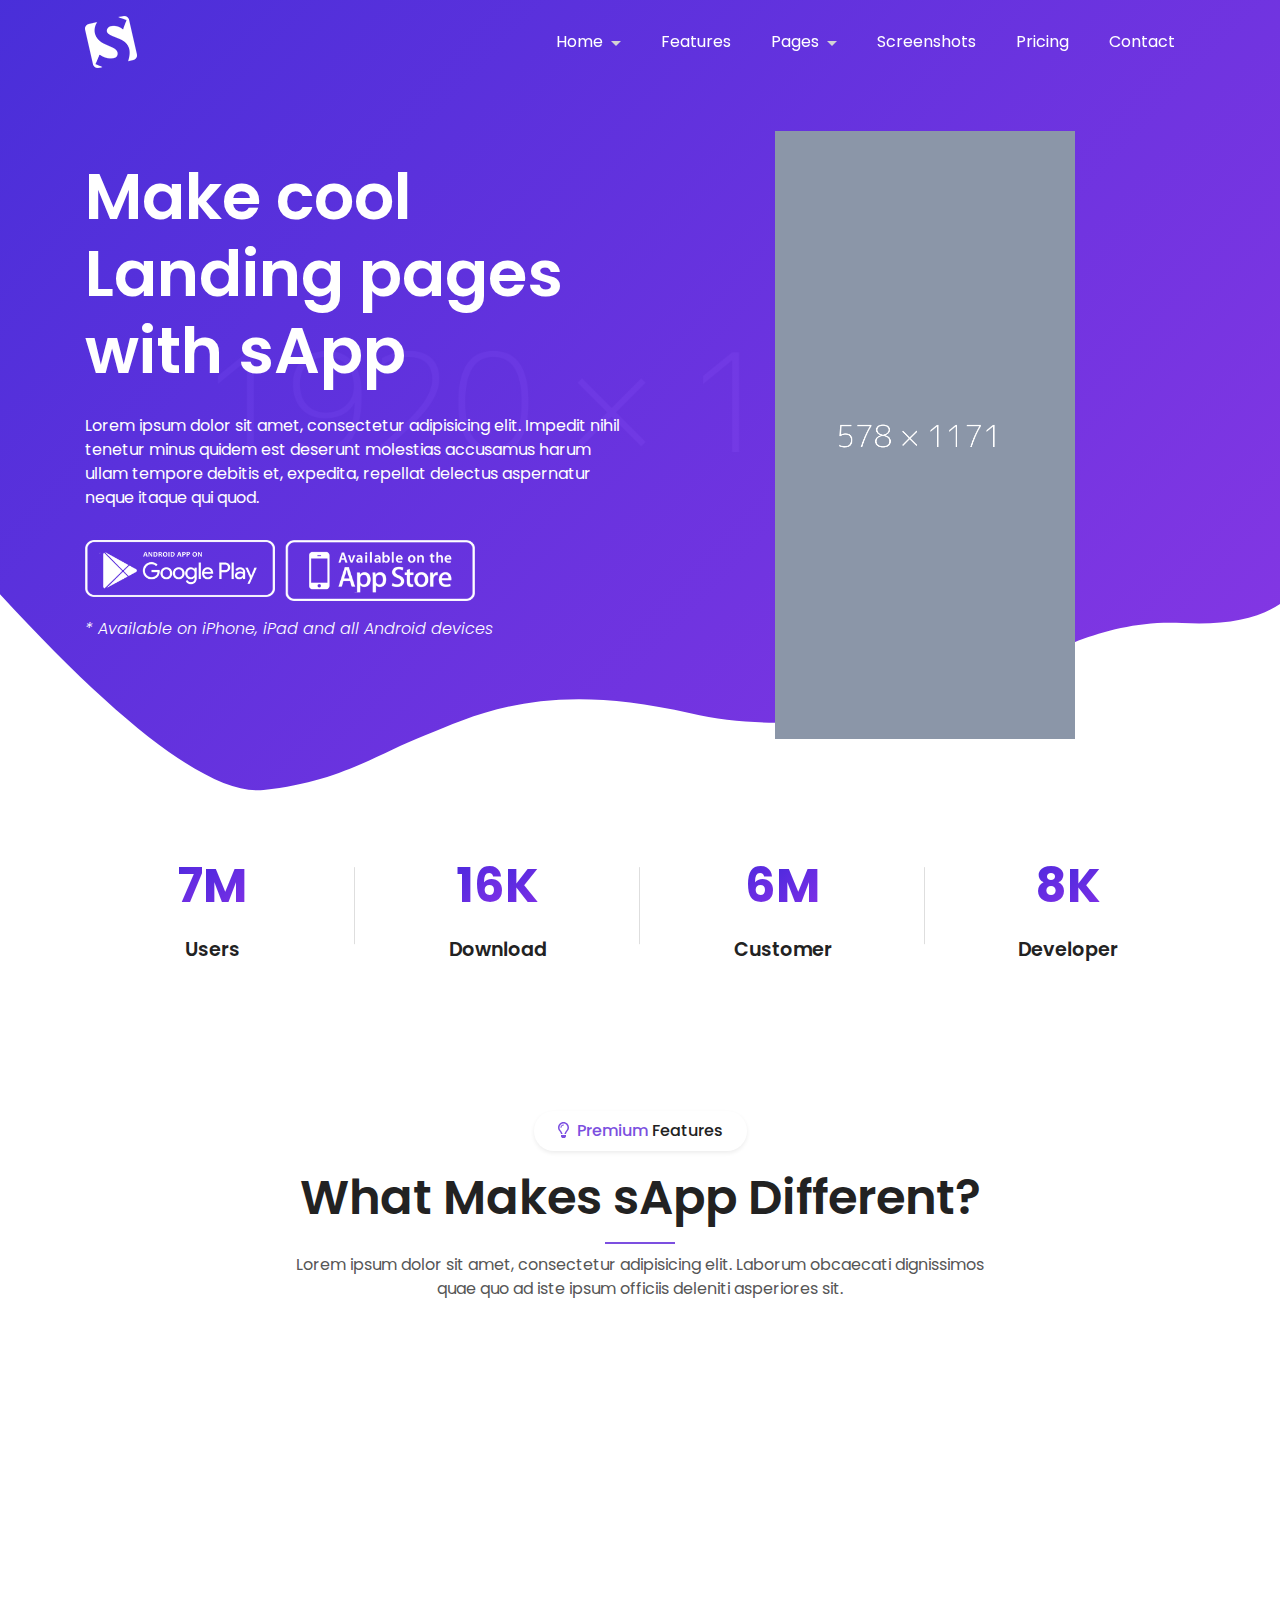
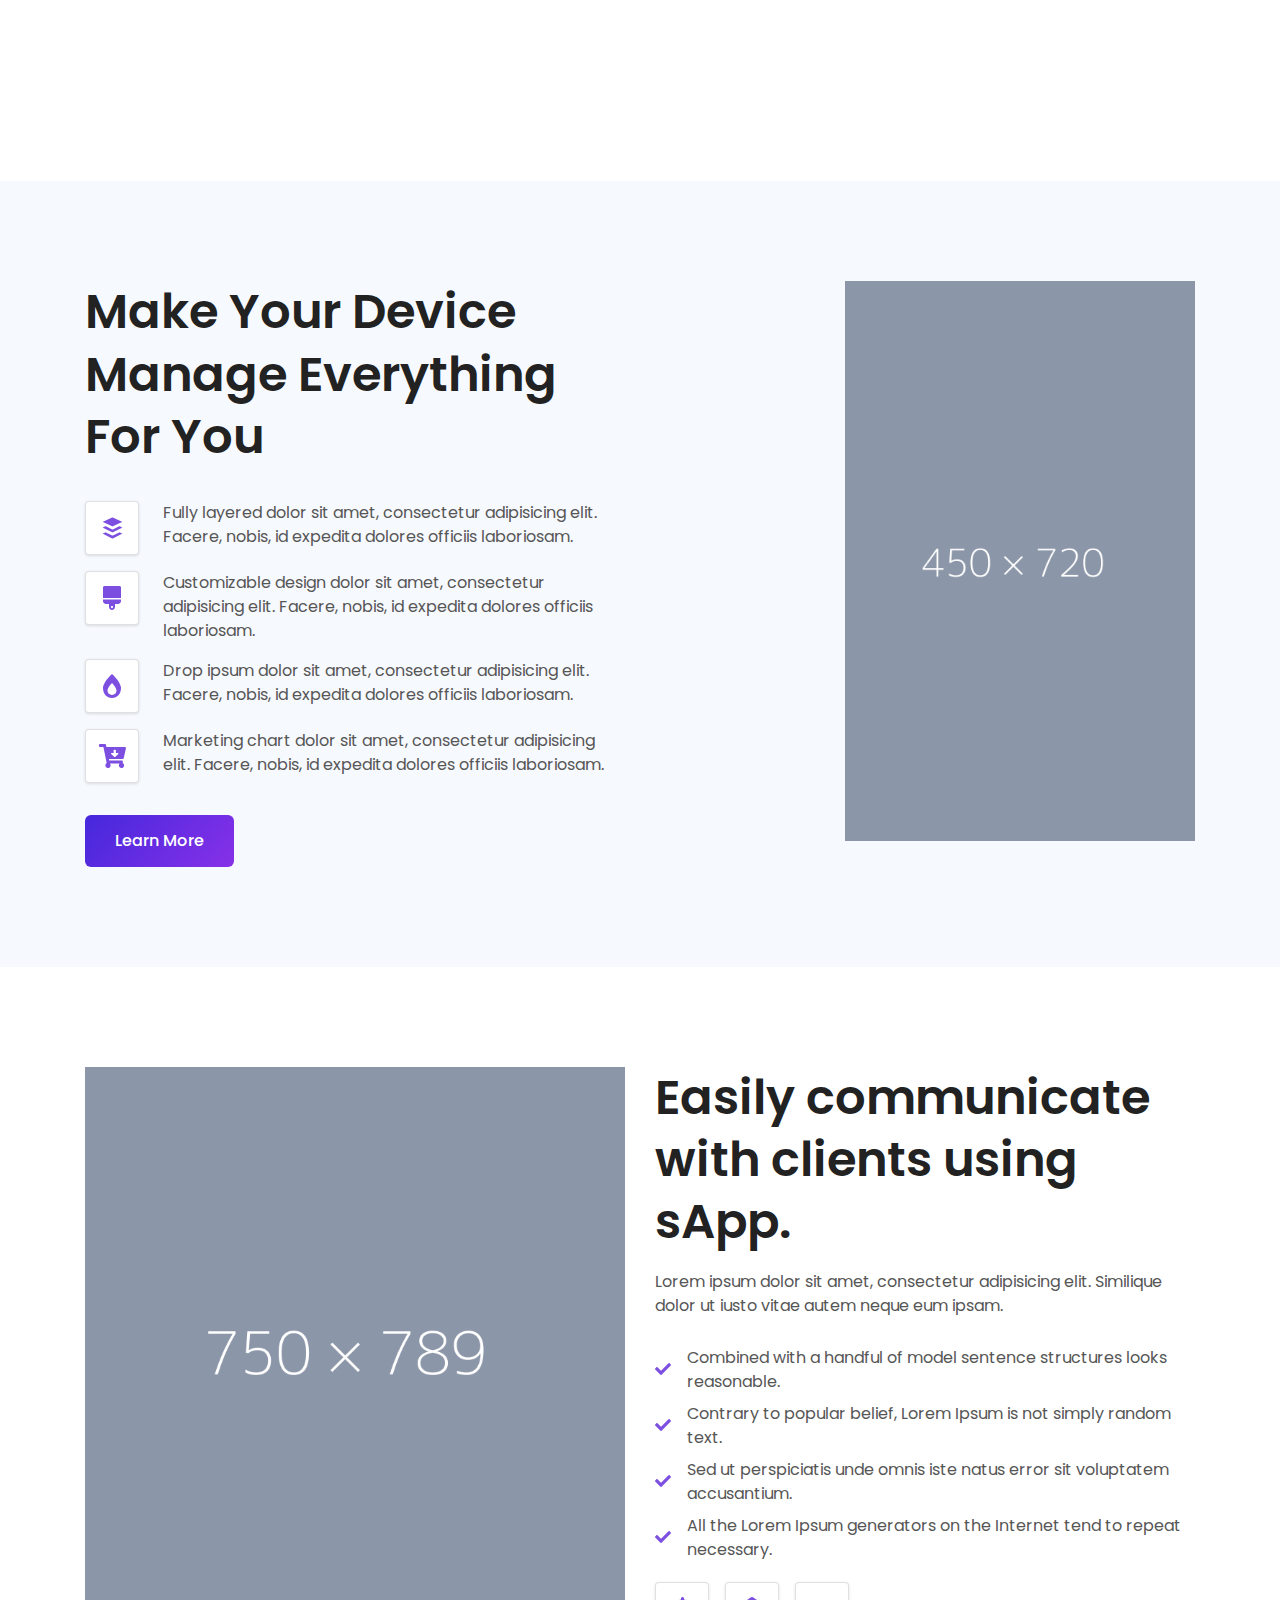
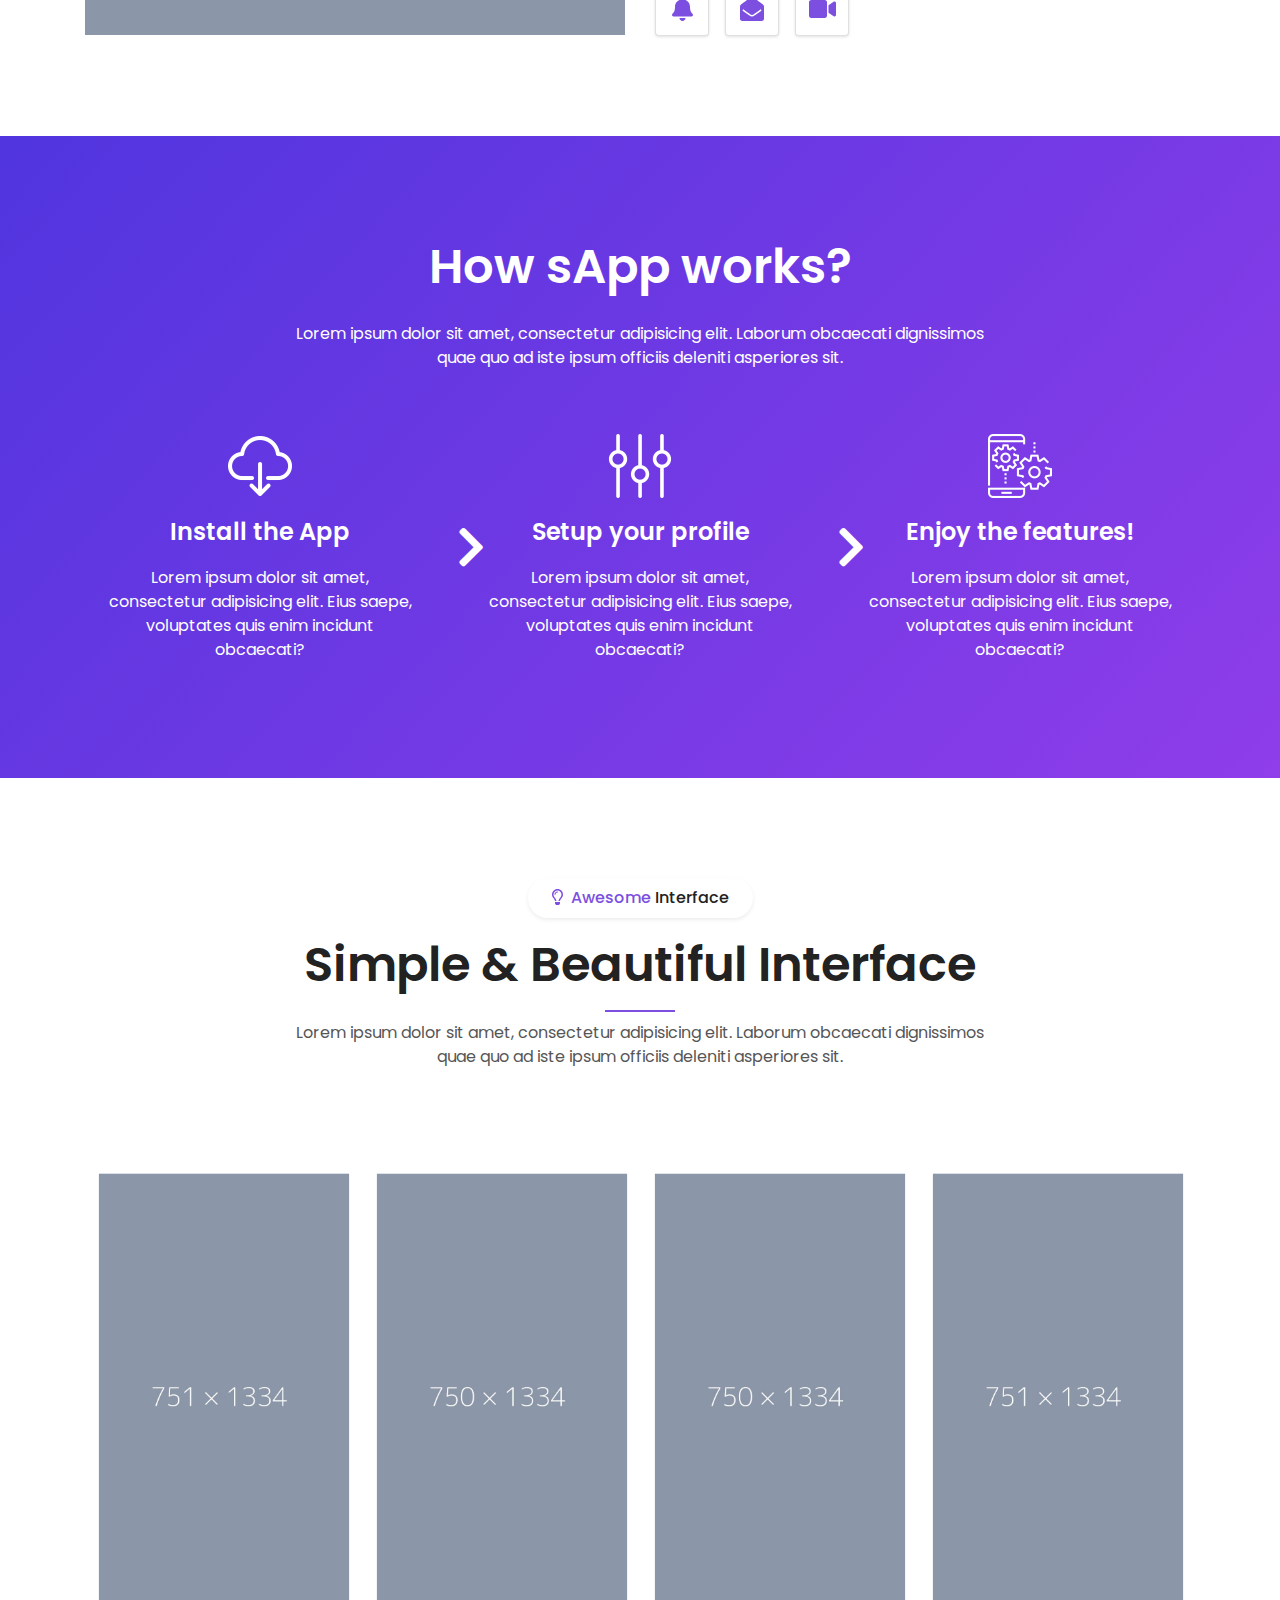
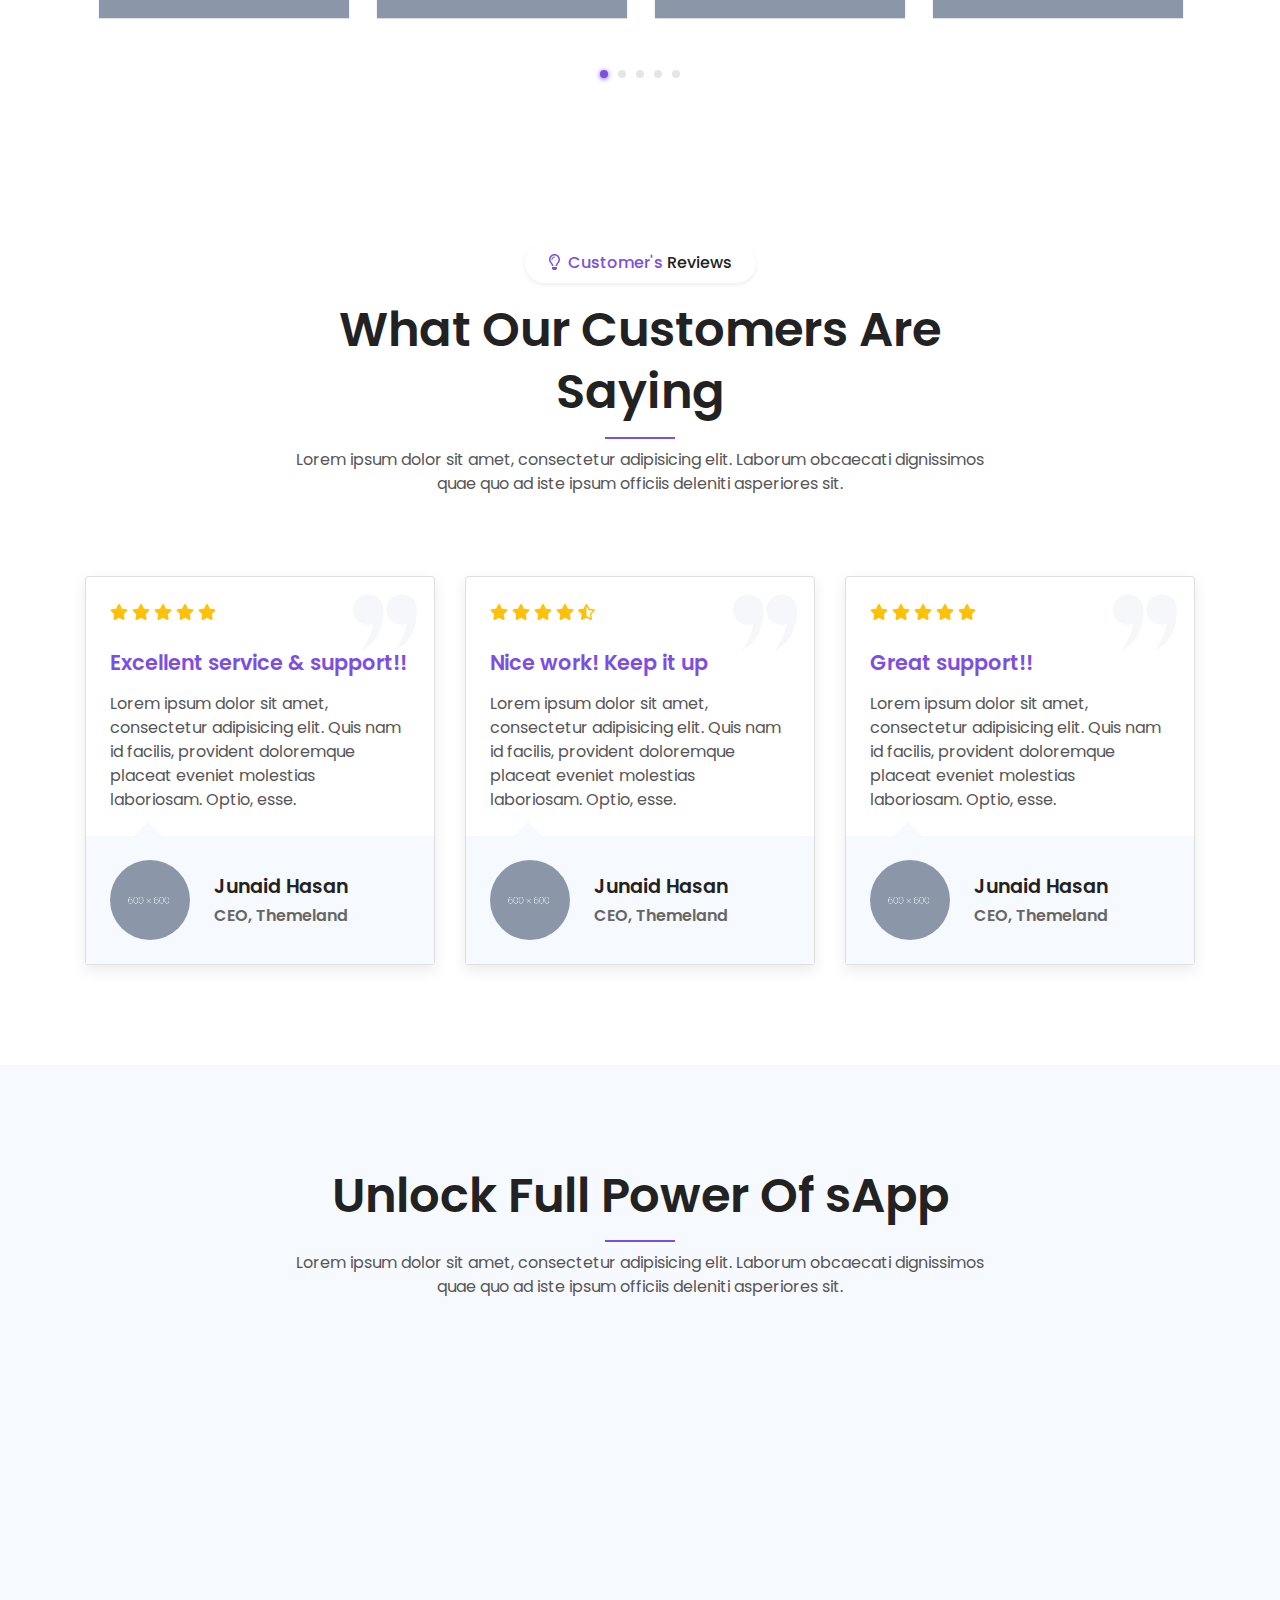
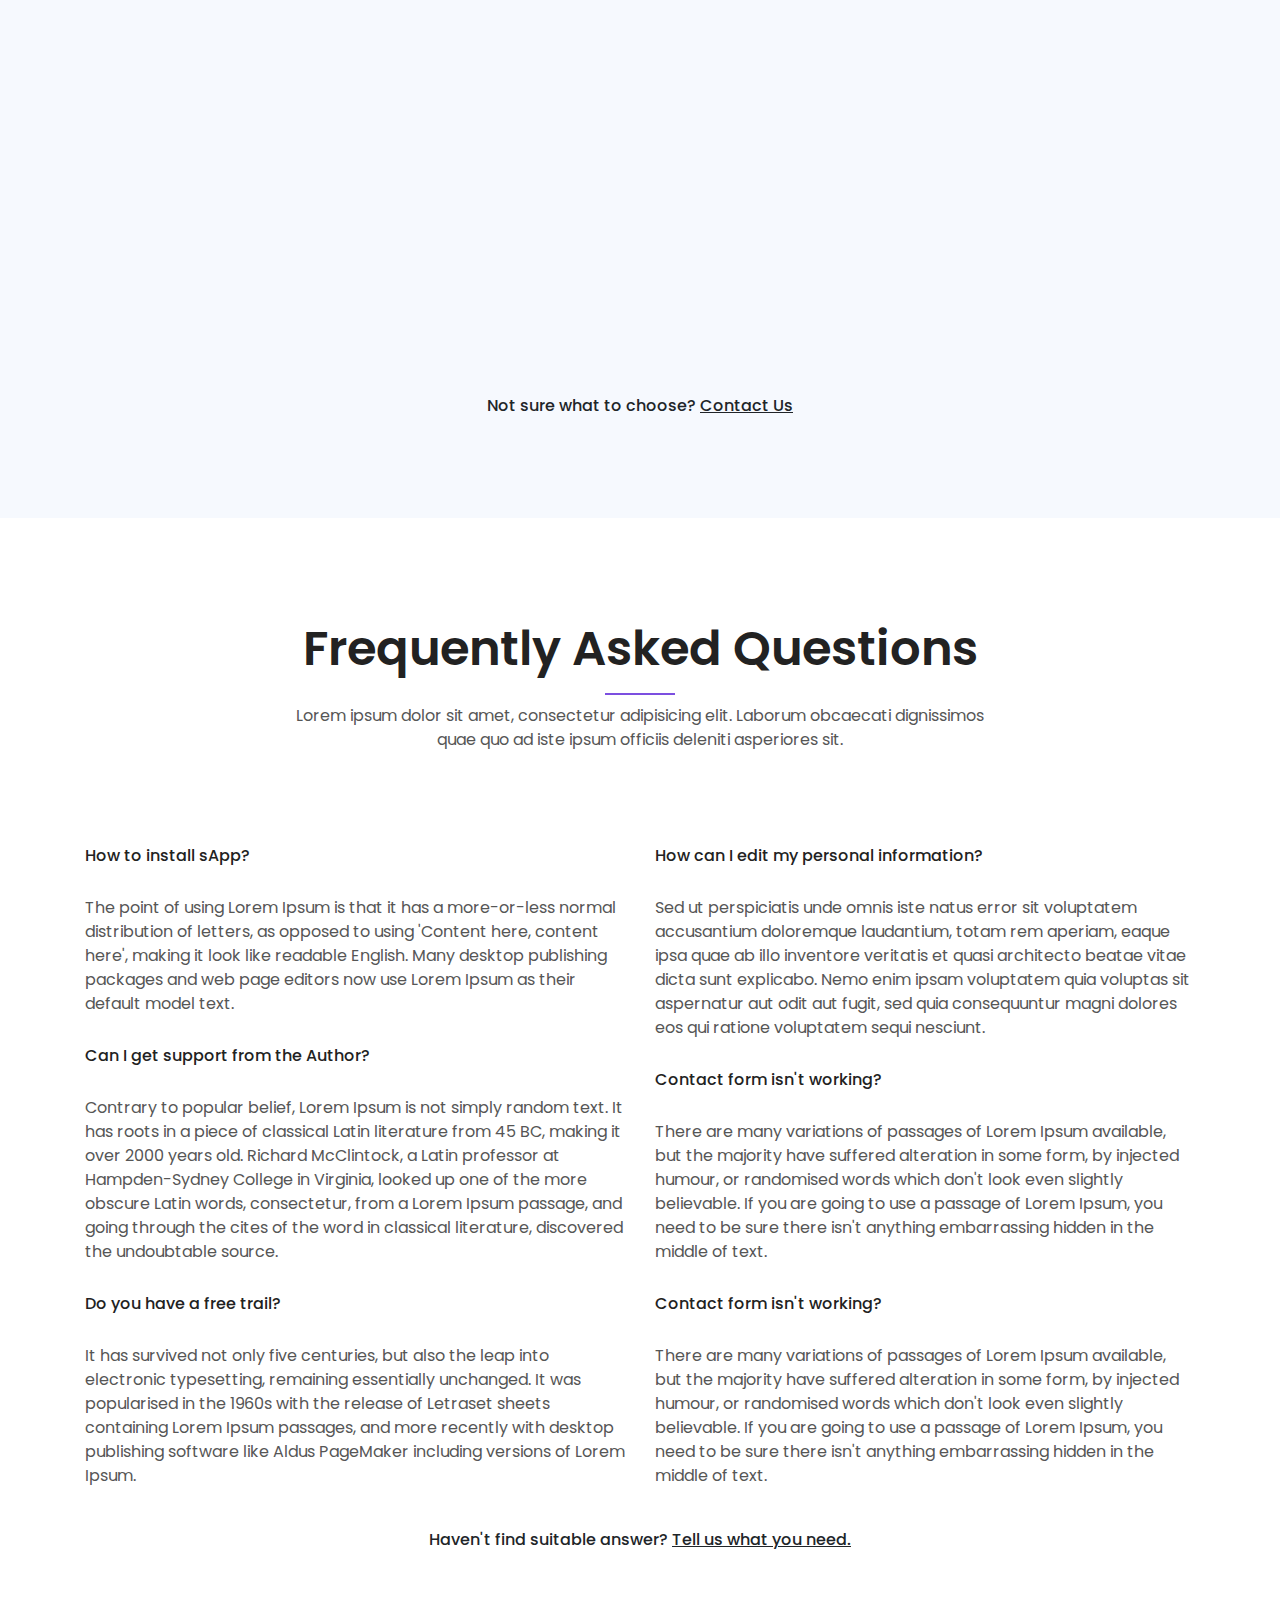
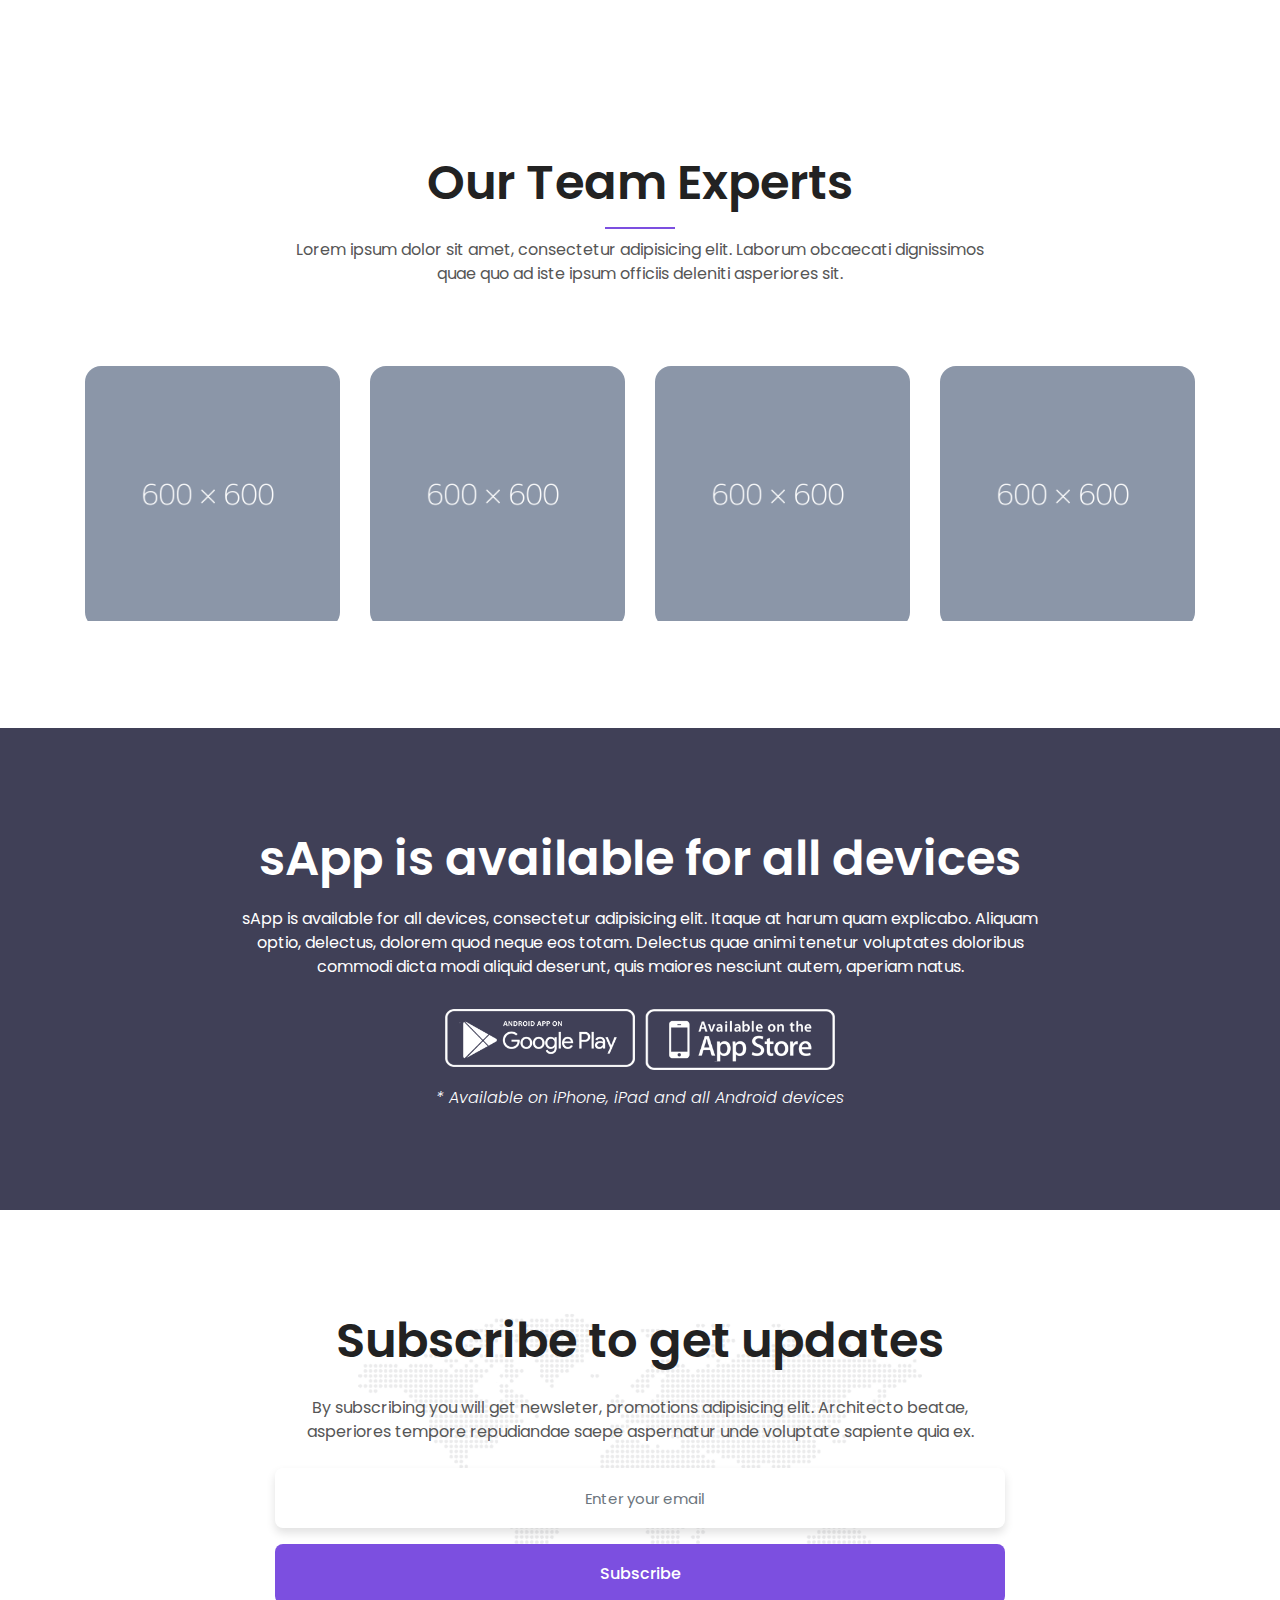
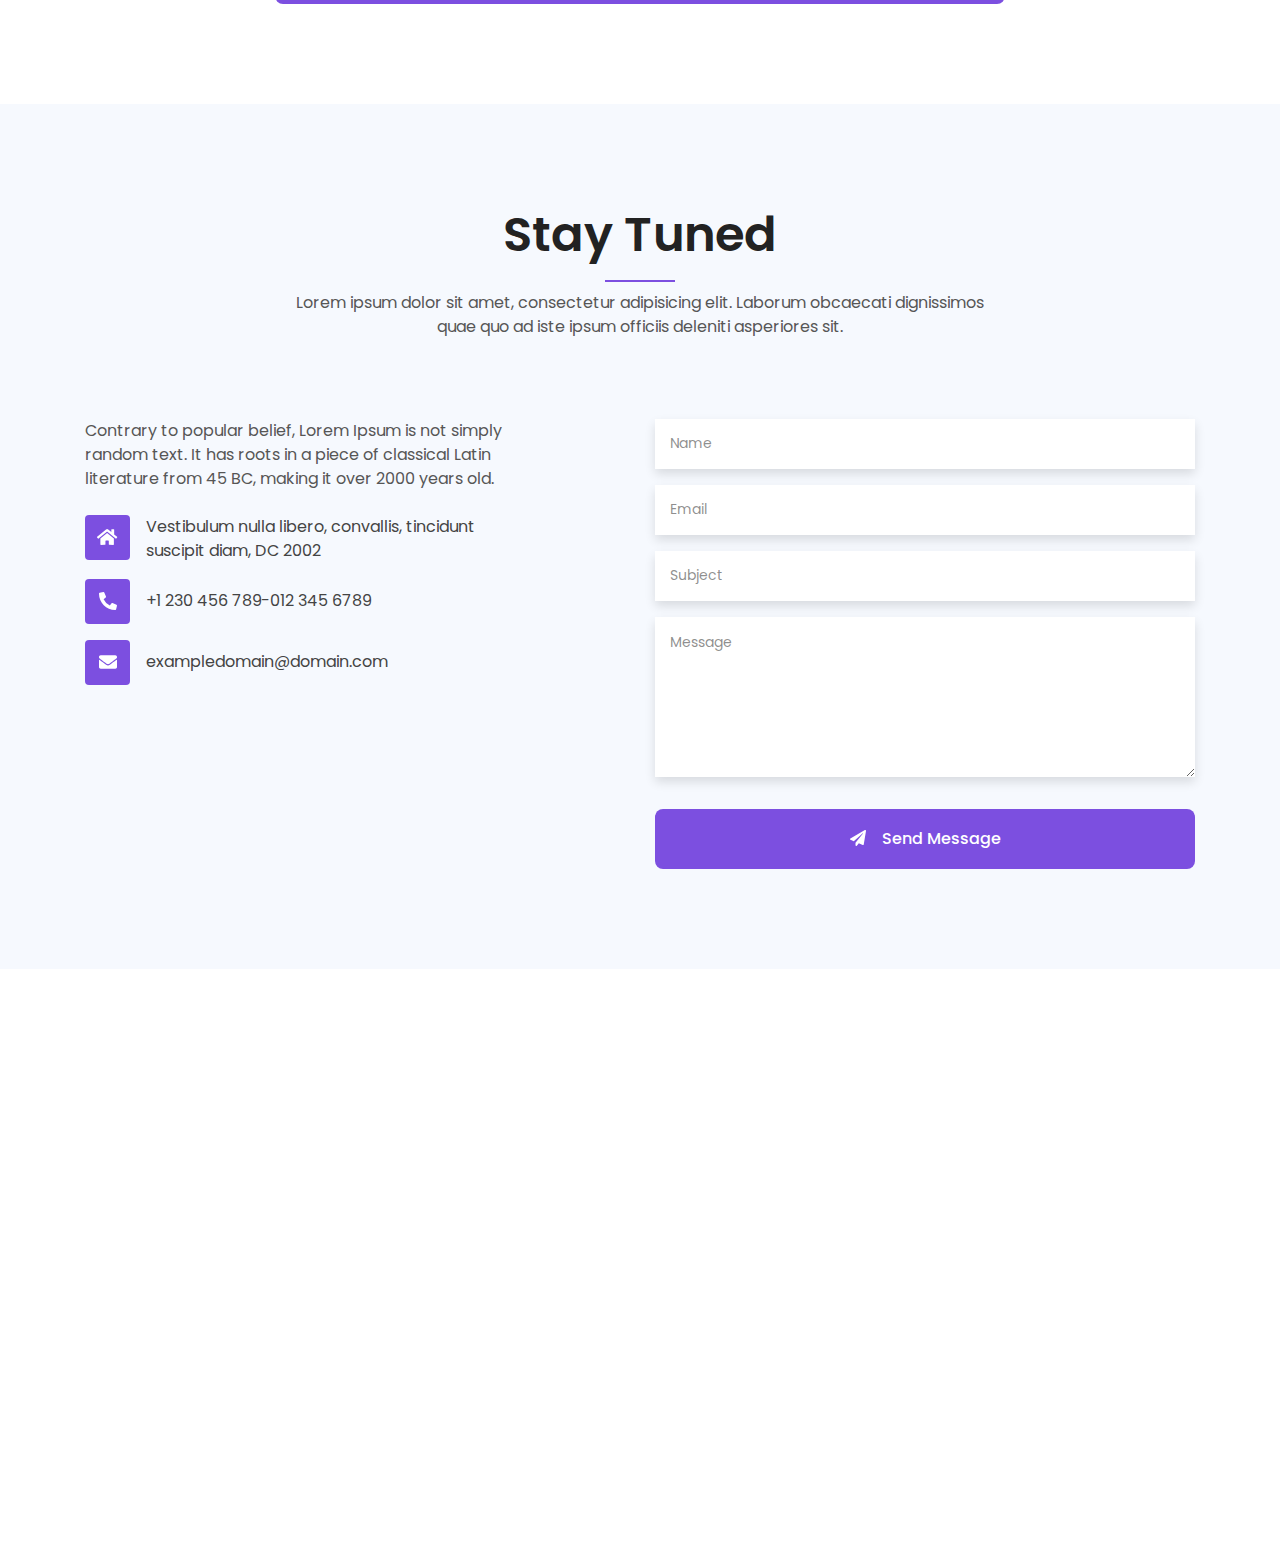
==== zh-simple/index.html @ b3ead86f "update" ====
<!doctype html>
<html class="no-js" lang="en">

<head>
    <meta charset="UTF-8">
    <meta name="description" content="">
    <meta http-equiv="X-UA-Compatible" content="IE=edge">
    <meta name="viewport" content="width=device-width, initial-scale=1, shrink-to-fit=no">
    <!-- The above 4 meta tags *must* come first in the head; any other head content must come *after* these tags -->

    <!-- Title  -->
    <title>X Day Trade | Automatic Investment Tool</title>

    <!-- Favicon  -->
    <link rel="icon" href="assets/img/favicon.png">

    <!-- ***** All CSS Files ***** -->

    <!-- Style css -->
    <link rel="stylesheet" href="assets/css/style.css">

</head>

<body>
    <!--====== Scroll To Top Area Start ======-->
    <div id="scrollUp" title="Scroll To Top">
        <i class="fas fa-arrow-up"></i>
    </div>
    <!--====== Scroll To Top Area End ======-->

    <div class="main">
        <!-- ***** Header Start ***** -->
        <header class="navbar navbar-sticky navbar-expand-lg navbar-dark">
            <div class="container position-relative">
                <a class="navbar-brand" href="index.html">
                    <img class="navbar-brand-regular" src="assets/img/logo/logo-white.png" alt="brand-logo">
                    <img class="navbar-brand-sticky" src="assets/img/logo/logo.png" alt="sticky brand-logo">
                </a>
                <button class="navbar-toggler d-lg-none" type="button" data-toggle="navbarToggler" aria-label="Toggle navigation">
                    <span class="navbar-toggler-icon"></span>
                </button>

                <div class="navbar-inner">
                    <!--  Mobile Menu Toggler -->
                    <button class="navbar-toggler d-lg-none" type="button" data-toggle="navbarToggler" aria-label="Toggle navigation">
                        <span class="navbar-toggler-icon"></span>
                    </button>
                    <nav>
                        <ul class="navbar-nav" id="navbar-nav">
                            <li class="nav-item dropdown">
                                <a class="nav-link dropdown-toggle" href="javascript:;" id="navbarDropdownMenuLink" data-toggle="dropdown" aria-haspopup="true" aria-expanded="false">
                                    Home
                                </a>
                                <ul class="dropdown-menu" aria-labelledby="navbarDropdownMenuLink">
                                    <li>
                                        <a class="dropdown-item" href="index.html">Homepage-1</a>
                                    </li>
                                    <li>
                                        <a class="dropdown-item" href="index-2.html">Homepage-2</a>
                                    </li>
                                    <li>
                                        <a class="dropdown-item" href="index-3.html">Homepage-3</a>
                                    </li>
                                    <li>
                                        <a class="dropdown-item" href="index-4.html">Homepage-4</a>
                                    </li>
                                    <li>
                                        <a class="dropdown-item" href="index-5.html">Homepage-5</a>
                                    </li>
                                    <li>
                                        <a class="dropdown-item" href="index-6.html">Homepage-6</a>
                                    </li>
                                </ul>
                            </li>
                            <li class="nav-item">
                                <a class="nav-link scroll" href="#features">Features</a>
                            </li>
                            <li class="nav-item dropdown">
                                <a class="nav-link dropdown-toggle" href="javascript:;" id="navbarDropdownMenuLink" data-toggle="dropdown" aria-haspopup="true" aria-expanded="false">
                                    Pages
                                </a>
                                <ul class="dropdown-menu" aria-labelledby="navbarDropdownMenuLink">
                                    <li class="dropdown-submenu"><a class="dropdown-item dropdown-toggle" href="javascript:;">Inner Pages<span class="badge badge-pill badge-warning ml-2">New</span></a>
                                        <ul class="dropdown-menu">
                                            <li>
                                                <a class="dropdown-item" href="pricing.html">Pricing</a>
                                            </li>
                                            <li>
                                                <a class="dropdown-item" href="download.html">Download</a>
                                            </li>
                                            <li>
                                                <a class="dropdown-item" href="newsletter.html">Newsletter</a>
                                            </li>
                                            <li>
                                                <a class="dropdown-item" href="thank-you.html">Thank you</a>
                                            </li>
                                            <li>
                                                <a class="dropdown-item" href="coming-soon.html">Coming Soon</a>
                                            </li>
                                            <li>
                                                <a class="dropdown-item" href="404.html">404</a>
                                            </li>
                                        </ul>
                                    </li>
                                    <li class="dropdown-submenu"><a class="dropdown-item dropdown-toggle" href="javascript:;">Blog Pages</a>
                                        <ul class="dropdown-menu">
                                            <li>
                                                <a class="dropdown-item" href="blog-two-column.html">Blog- 2 Column</a>
                                            </li>
                                            <li>
                                                <a class="dropdown-item" href="blog-three-column.html">Blog- 3 Column</a>
                                            </li>
                                            <li>
                                                <a class="dropdown-item" href="blog-left-sidebar.html">Blog- Left Sidebar</a>
                                            </li>
                                            <li>
                                                <a class="dropdown-item" href="blog-right-sidebar.html">Blog- Right Sidebar</a>
                                            </li>
                                        </ul>
                                    </li>
                                    <li class="dropdown-submenu"><a class="dropdown-item dropdown-toggle" href="javascript:;">Blog Details</a>
                                        <ul class="dropdown-menu">
                                            <li>
                                                <a class="dropdown-item" href="blog-details-left-sidebar.html">Blog Details- Left Sidebar</a>
                                            </li>
                                            <li>
                                                <a class="dropdown-item" href="blog-details-right-sidebar.html">Blog Details- Right Sidebar</a>
                                            </li>
                                        </ul>
                                    </li>
                                    <li class="dropdown-submenu"><a class="dropdown-item dropdown-toggle" href="javascript:;">Accounts<span class="badge badge-pill badge-warning ml-2">New</span></a>
                                        <ul class="dropdown-menu">
                                            <li>
                                                <a class="dropdown-item" href="login.html">Login</a>
                                            </li>
                                            <li>
                                                <a class="dropdown-item" href="signup.html">Signup</a>
                                            </li>
                                            <li>
                                                <a class="dropdown-item" href="forgot.html">Reset Password</a>
                                            </li>
                                        </ul>
                                    </li>
                                    <li>
                                        <a class="dropdown-item" href="reviews.html">Reviews</a>
                                    </li>
                                    <li>
                                        <a class="dropdown-item" href="faq.html">FAQ</a>
                                    </li>
                                    <li>
                                        <a class="dropdown-item" href="contact.html">Contact</a>
                                    </li>
                                    <li>
                                        <a class="dropdown-item disabled" href="#">More Coming Soon</a>
                                    </li>
                                </ul>
                            </li>
                            <li class="nav-item">
                                <a class="nav-link scroll" href="#screenshots">Screenshots</a>
                            </li>
                            <li class="nav-item">
                                <a class="nav-link scroll" href="#pricing">Pricing</a>
                            </li>
                            <li class="nav-item">
                                <a class="nav-link scroll" href="#contact">Contact</a>
                            </li>
                        </ul>
                    </nav>
                </div>
            </div>
        </header>
        <!-- ***** Header End ***** -->

        <!-- ***** Welcome Area Start ***** -->
        <section id="home" class="section welcome-area bg-overlay overflow-hidden d-flex align-items-center">
            <div class="container">
                <div class="row align-items-center">
                    <!-- Welcome Intro Start -->
                    <div class="col-12 col-md-7 col-lg-6">
                        <div class="welcome-intro">
                            <h1 class="text-white">Make cool Landing pages with sApp</h1>
                            <p class="text-white my-4">Lorem ipsum dolor sit amet, consectetur adipisicing elit. Impedit nihil tenetur minus quidem est deserunt molestias accusamus harum ullam tempore debitis et, expedita, repellat delectus aspernatur neque itaque qui quod.</p>
                            <!-- Store Buttons -->
                            <div class="button-group store-buttons d-flex">
                                <a href="#">
                                    <img src="assets/img/icon/google-play.png" alt="">
                                </a>
                                <a href="#">
                                    <img src="assets/img/icon/app-store.png" alt="">
                                </a>
                            </div>
                            <span class="d-inline-block text-white fw-3 font-italic mt-3">* Available on iPhone, iPad and all Android devices</span>
                        </div>
                    </div>
                    <div class="col-12 col-md-5 col-lg-6">
                        <!-- Welcome Thumb -->
                        <div class="welcome-thumb mx-auto" data-aos="fade-left" data-aos-delay="500" data-aos-duration="1000">
                            <img src="assets/img/welcome/welcome-mockup.png" alt="">
                        </div>
                    </div>
                </div>
            </div>
            <!-- Shape Bottom -->
            <div class="shape-bottom">
                <svg viewBox="0 0 1920 310" version="1.1" xmlns="http://www.w3.org/2000/svg" xmlns:xlink="http://www.w3.org/1999/xlink" class="svg replaced-svg">
                    <title>sApp Shape</title>
                    <desc>Created with Sketch</desc>
                    <defs></defs>
                    <g id="sApp-Landing-Page" stroke="none" stroke-width="1" fill="none" fill-rule="evenodd">
                        <g id="sApp-v1.0" transform="translate(0.000000, -554.000000)" fill="#FFFFFF">
                            <path d="M-3,551 C186.257589,757.321118 319.044414,856.322454 395.360475,848.004007 C509.834566,835.526337 561.525143,796.329212 637.731734,765.961549 C713.938325,735.593886 816.980646,681.910577 1035.72208,733.065469 C1254.46351,784.220361 1511.54925,678.92359 1539.40808,662.398665 C1567.2669,645.87374 1660.9143,591.478574 1773.19378,597.641868 C1848.04677,601.75073 1901.75645,588.357675 1934.32284,557.462704 L1934.32284,863.183395 L-3,863.183395" id="sApp-v1.0"></path>
                        </g>
                    </g>
                </svg>
            </div>
        </section>
        <!-- ***** Welcome Area End ***** -->

        <!-- ***** Counter Area Start ***** -->
        <section class="section counter-area ptb_50">
            <div class="container">
                <div class="row justify-content-center">
                    <div class="col-5 col-sm-3 single-counter text-center">
                        <div class="counter-inner p-3 p-md-0">
                            <!-- Counter Item -->
                            <div class="counter-item d-inline-block mb-3">
                                <span class="counter fw-7">10</span><span class="fw-7">M</span>
                            </div>
                            <h5>Users</h5>
                        </div>
                    </div>
                    <div class="col-5 col-sm-3 single-counter text-center">
                        <div class="counter-inner p-3 p-md-0">
                            <!-- Counter Item -->
                            <div class="counter-item d-inline-block mb-3">
                                <span class="counter fw-7">23</span><span class="fw-7">K</span>
                            </div>
                            <h5>Download</h5>
                        </div>
                    </div>
                    <div class="col-5 col-sm-3 single-counter text-center">
                        <div class="counter-inner p-3 p-md-0">
                            <!-- Counter Item -->
                            <div class="counter-item d-inline-block mb-3">
                                <span class="counter fw-7">9</span><span class="fw-7">M</span>
                            </div>
                            <h5>Customer</h5>
                        </div>
                    </div>
                    <div class="col-5 col-sm-3 single-counter text-center">
                        <div class="counter-inner p-3 p-md-0">
                            <!-- Counter Item -->
                            <div class="counter-item d-inline-block mb-3">
                                <span class="counter fw-7">12</span><span class="fw-7">K</span>
                            </div>
                            <h5>Developer</h5>
                        </div>
                    </div>
                </div>
            </div>
        </section>
        <!-- ***** Counter Area End ***** -->

        <!-- ***** Features Area Start ***** -->
        <section id="features" class="section features-area style-two overflow-hidden ptb_100">
            <div class="container">
                <div class="row justify-content-center">
                    <div class="col-12 col-md-10 col-lg-8">
                        <!-- Section Heading -->
                        <div class="section-heading text-center">
                            <span class="d-inline-block rounded-pill shadow-sm fw-5 px-4 py-2 mb-3">
                                <i class="far fa-lightbulb text-primary mr-1"></i>
                                <span class="text-primary">Premium</span>
                                Features
                            </span>
                            <h2>What Makes sApp Different?</h2>
                            <p class="d-none d-sm-block mt-4">Lorem ipsum dolor sit amet, consectetur adipisicing elit. Laborum obcaecati dignissimos quae quo ad iste ipsum officiis deleniti asperiores sit.</p>
                            <p class="d-block d-sm-none mt-4">Lorem ipsum dolor sit amet, consectetur adipisicing elit. Laborum obcaecati.</p>
                        </div>
                    </div>
                </div>
                <div class="row">
                    <div class="col-12 col-md-6 col-lg-4 res-margin">
                        <!-- Image Box -->
                        <div class="image-box text-center icon-1 p-5 wow fadeInLeft" data-wow-delay="0.4s">
                            <!-- Featured Image -->
                            <div class="featured-img mb-3">
                                <img class="avatar-sm" src="assets/img/icon/featured-img/layers.png" alt="">
                            </div>
                            <!-- Icon Text -->
                            <div class="icon-text">
                                <h3 class="mb-2">Fully functional</h3>
                                <p>Lorem ipsum dolor sit amet, consectetur adipisicing elit. Veritatis culpa expedita dignissimos.</p>
                            </div>
                        </div>
                    </div>
                    <div class="col-12 col-md-6 col-lg-4 res-margin">
                        <!-- Image Box -->
                        <div class="image-box text-center icon-1 p-5 wow fadeInUp" data-wow-delay="0.2s">
                            <!-- Featured Image -->
                            <div class="featured-img mb-3">
                                <img class="avatar-sm" src="assets/img/icon/featured-img/speak.png" alt="">
                            </div>
                            <!-- Icon Text -->
                            <div class="icon-text">
                                <h3 class="mb-2">Live Chat</h3>
                                <p>Lorem ipsum dolor sit amet, consectetur adipisicing elit. Veritatis culpa expedita dignissimos.</p>
                            </div>
                        </div>
                    </div>
                    <div class="col-12 col-md-6 col-lg-4">
                        <!-- Image Box -->
                        <div class="image-box text-center icon-1 p-5 wow fadeInRight" data-wow-delay="0.4s">
                            <!-- Featured Image -->
                            <div class="featured-img mb-3">
                                <img class="avatar-sm" src="assets/img/icon/featured-img/lock.png" alt="">
                            </div>
                            <!-- Icon Text -->
                            <div class="icon-text">
                                <h3 class="mb-2">Secure Data</h3>
                                <p>Lorem ipsum dolor sit amet, consectetur adipisicing elit. Veritatis culpa expedita dignissimos.</p>
                            </div>
                        </div>
                    </div>
                </div>
            </div>
        </section>
        <!-- ***** Features Area End ***** -->

        <!-- ***** Service Area Start ***** -->
        <section class="section service-area bg-gray overflow-hidden ptb_100">
            <div class="container">
                <div class="row justify-content-between">
                    <div class="col-12 col-lg-6 order-2 order-lg-1">
                        <!-- Service Text -->
                        <div class="service-text pt-4 pt-lg-0">
                            <h2 class="text-capitalize mb-4">Make your Device Manage Everything For you</h2>
                            <!-- Service List -->
                            <ul class="service-list">
                                <!-- Single Service -->
                                <li class="single-service media py-2">
                                    <div class="service-icon pr-4">
                                        <span><i class="fab fa-buffer"></i></span>
                                    </div>
                                    <div class="service-text media-body">
                                        <p>Fully layered dolor sit amet, consectetur adipisicing elit. Facere, nobis, id expedita dolores officiis laboriosam.</p>
                                    </div>
                                </li>
                                <!-- Single Service -->
                                <li class="single-service media py-2">
                                    <div class="service-icon pr-4">
                                        <span><i class="fas fa-brush"></i></span>
                                    </div>
                                    <div class="service-text media-body">
                                        <p>Customizable design dolor sit amet, consectetur adipisicing elit. Facere, nobis, id expedita dolores officiis laboriosam.</p>
                                    </div>
                                </li>
                                <!-- Single Service -->
                                <li class="single-service media py-2">
                                    <div class="service-icon pr-4">
                                        <span><i class="fas fa-burn"></i></span>
                                    </div>
                                    <div class="service-text media-body">
                                        <p>Drop ipsum dolor sit amet, consectetur adipisicing elit. Facere, nobis, id expedita dolores officiis laboriosam.</p>
                                    </div>
                                </li>
                                <!-- Single Service -->
                                <li class="single-service media py-2">
                                    <div class="service-icon pr-4">
                                        <span><i class="fas fa-cart-arrow-down"></i></span>
                                    </div>
                                    <div class="service-text media-body">
                                        <p>Marketing chart dolor sit amet, consectetur adipisicing elit. Facere, nobis, id expedita dolores officiis laboriosam.</p>
                                    </div>
                                </li>
                            </ul>
                            <a href="#" class="btn btn-bordered mt-4">Learn More</a>
                        </div>
                    </div>
                    <div class="col-12 col-lg-4 order-1 order-lg-2 d-none d-lg-block">
                        <!-- Service Thumb -->
                        <div class="service-thumb mx-auto">
                            <img src="assets/img/features/thumb-1.png" alt="">
                        </div>
                    </div>
                </div>
            </div>
        </section>
        <!-- ***** Service Area End ***** -->

        <!-- ***** Discover Area Start ***** -->
        <section class="section discover-area overflow-hidden ptb_100">
            <div class="container">
                <div class="row justify-content-between">
                    <div class="col-12 col-lg-6 order-2 order-lg-1">
                        <!-- Discover Thumb -->
                        <div class="service-thumb discover-thumb mx-auto pt-5 pt-lg-0">
                            <img src="assets/img/discover/iphone_x.png" alt="">
                        </div>
                    </div>
                    <div class="col-12 col-lg-6 order-1 order-lg-2">
                        <!-- Discover Text -->
                        <div class="discover-text pt-4 pt-lg-0">
                            <h2 class="pb-4 pb-sm-0">Easily communicate with clients using sApp.</h2>
                            <p class="d-none d-sm-block pt-3 pb-4">Lorem ipsum dolor sit amet, consectetur adipisicing elit. Similique dolor ut iusto vitae autem neque eum ipsam.</p>
                            <!-- Check List -->
                            <ul class="check-list">
                                <li class="py-1">
                                    <!-- List Box -->
                                    <div class="list-box media">
                                        <span class="icon align-self-center"><i class="fas fa-check"></i></span>
                                        <span class="media-body pl-3">Combined with a handful of model sentence structures looks reasonable.</span>
                                    </div>
                                </li>
                                <li class="py-1">
                                    <!-- List Box -->
                                    <div class="list-box media">
                                        <span class="icon align-self-center"><i class="fas fa-check"></i></span>
                                        <span class="media-body pl-3">Contrary to popular belief, Lorem Ipsum is not simply random text.</span>
                                    </div>
                                </li>
                                <li class="py-1">
                                    <!-- List Box -->
                                    <div class="list-box media">
                                        <span class="icon align-self-center"><i class="fas fa-check"></i></span>
                                        <span class="media-body pl-3">Sed ut perspiciatis unde omnis iste natus error sit voluptatem accusantium.</span>
                                    </div>
                                </li>
                                <li class="py-1">
                                    <!-- List Box -->
                                    <div class="list-box media">
                                        <span class="icon align-self-center"><i class="fas fa-check"></i></span>
                                        <span class="media-body pl-3">All the Lorem Ipsum generators on the Internet tend to repeat necessary.</span>
                                    </div>
                                </li>
                            </ul>
                            <div class="icon-box d-flex mt-3">
                                <div class="service-icon">
                                    <span><i class="fas fa-bell"></i></span>
                                </div>
                                <div class="service-icon px-3">
                                    <span><i class="fas fa-envelope-open"></i></span>
                                </div>
                                <div class="service-icon">
                                    <span><i class="fas fa-video"></i></span>
                                </div>
                            </div>
                        </div>
                    </div>
                </div>
            </div>
        </section>
        <!-- ***** Discover Area End ***** -->

        <!-- ***** Work Area Start ***** -->
        <section class="section work-area bg-overlay overflow-hidden ptb_100">
            <div class="container">
                <div class="row justify-content-center">
                    <div class="col-12 col-md-10 col-lg-8">
                        <!-- Work Content -->
                        <div class="work-content text-center">
                            <h2 class="text-white">How sApp works?</h2>
                            <p class="d-none d-sm-block text-white my-3 mt-sm-4 mb-sm-5">Lorem ipsum dolor sit amet, consectetur adipisicing elit. Laborum obcaecati dignissimos quae quo ad iste ipsum officiis deleniti asperiores sit.</p>
                            <p class="d-block d-sm-none text-white my-3">Lorem ipsum dolor sit amet, consectetur adipisicing elit. Laborum obcaecati.</p>
                        </div>
                    </div>
                </div>
                <div class="row">
                    <div class="col-12 col-md-4">
                        <!-- Single Work -->
                        <div class="single-work text-center p-3">
                            <!-- Work Icon -->
                            <div class="work-icon">
                                <img class="avatar-md" src="assets/img/icon/work/download.png" alt="">
                            </div>
                            <h3 class="text-white py-3">Install the App</h3>
                            <p class="text-white">Lorem ipsum dolor sit amet, consectetur adipisicing elit. Eius saepe, voluptates quis enim incidunt obcaecati?</p>
                        </div>
                    </div>
                    <div class="col-12 col-md-4">
                        <!-- Single Work -->
                        <div class="single-work text-center p-3">
                            <!-- Work Icon -->
                            <div class="work-icon">
                                <img class="avatar-md" src="assets/img/icon/work/settings.png" alt="">
                            </div>
                            <h3 class="text-white py-3">Setup your profile</h3>
                            <p class="text-white">Lorem ipsum dolor sit amet, consectetur adipisicing elit. Eius saepe, voluptates quis enim incidunt obcaecati?</p>
                        </div>
                    </div>
                    <div class="col-12 col-md-4">
                        <!-- Single Work -->
                        <div class="single-work text-center p-3">
                            <!-- Work Icon -->
                            <div class="work-icon">
                                <img class="avatar-md" src="assets/img/icon/work/app.png" alt="">
                            </div>
                            <h3 class="text-white py-3">Enjoy the features!</h3>
                            <p class="text-white">Lorem ipsum dolor sit amet, consectetur adipisicing elit. Eius saepe, voluptates quis enim incidunt obcaecati?</p>
                        </div>
                    </div>
                </div>
            </div>
        </section>
        <!-- ***** Work Area End ***** -->

        <!-- ***** Screenshots Area Start ***** -->
        <section id="screenshots" class="section screenshots-area ptb_100">
            <div class="container">
                <div class="row justify-content-center">
                    <div class="col-12 col-md-10 col-lg-8">
                        <!-- Section Heading -->
                        <div class="section-heading text-center">
                            <span class="d-inline-block rounded-pill shadow-sm fw-5 px-4 py-2 mb-3">
                                <i class="far fa-lightbulb text-primary mr-1"></i>
                                <span class="text-primary">Awesome</span>
                                Interface
                            </span>
                            <h2 class="text-capitalize">Simple &amp; Beautiful Interface</h2>
                            <p class="d-none d-sm-block mt-4">Lorem ipsum dolor sit amet, consectetur adipisicing elit. Laborum obcaecati dignissimos quae quo ad iste ipsum officiis deleniti asperiores sit.</p>
                            <p class="d-block d-sm-none mt-4">Lorem ipsum dolor sit amet, consectetur adipisicing elit. Laborum obcaecati.</p>
                        </div>
                    </div>
                </div>
                <div class="row">
                    <div class="col-12">
                        <!-- App Screenshot Slider Area -->
                        <div class="app-screenshots">
                            <!-- Single Screenshot Item -->
                            <div class="single-screenshot">
                                <img src="assets/img/screenshots/1.jpg" alt="">
                            </div>
                            <!-- Single Screenshot Item -->
                            <div class="single-screenshot">
                                <img src="assets/img/screenshots/2.jpg" alt="">
                            </div>
                            <!-- Single Screenshot Item -->
                            <div class="single-screenshot">
                                <img src="assets/img/screenshots/3.jpg" alt="">
                            </div>
                            <!-- Single Screenshot Item -->
                            <div class="single-screenshot">
                                <img src="assets/img/screenshots/4.jpg" alt="">
                            </div>
                            <!-- Single Screenshot Item -->
                            <div class="single-screenshot">
                                <img src="assets/img/screenshots/5.jpg" alt="">
                            </div>
                        </div>
                    </div>
                </div>
            </div>
        </section>
        <!-- ***** Screenshots Area End ***** -->

        <!-- ***** Review Area Start ***** -->
        <section id="review" class="review-area ptb_100">
            <div class="container">
                <div class="row justify-content-center">
                    <div class="col-12 col-md-10 col-lg-8">
                        <!-- Section Heading -->
                        <div class="section-heading text-center">
                            <span class="d-inline-block rounded-pill shadow-sm fw-5 px-4 py-2 mb-3">
                                <i class="far fa-lightbulb text-primary mr-1"></i>
                                <span class="text-primary">Customer's</span>
                                Reviews
                            </span>
                            <h2 class="text-capitalize">What our customers are saying</h2>
                            <p class="d-none d-sm-block mt-4">Lorem ipsum dolor sit amet, consectetur adipisicing elit. Laborum obcaecati dignissimos quae quo ad iste ipsum officiis deleniti asperiores sit.</p>
                            <p class="d-block d-sm-none mt-4">Lorem ipsum dolor sit amet, consectetur adipisicing elit. Laborum obcaecati.</p>
                        </div>
                    </div>
                </div>
                <div class="row">
                    <div class="col-12 col-md-6 col-lg-4 res-margin">
                        <!-- Single Review -->
                        <div class="single-review card">
                            <!-- Card Top -->
                            <div class="card-top p-4">
                                <div class="review-icon">
                                    <i class="fas fa-star text-warning"></i>
                                    <i class="fas fa-star text-warning"></i>
                                    <i class="fas fa-star text-warning"></i>
                                    <i class="fas fa-star text-warning"></i>
                                    <i class="fas fa-star text-warning"></i>
                                </div>
                                <h4 class="text-primary mt-4 mb-3">Excellent service &amp; support!!</h4>
                                <!-- Review Text -->
                                <div class="review-text">
                                    <p>Lorem ipsum dolor sit amet, consectetur adipisicing elit. Quis nam id facilis, provident doloremque placeat eveniet molestias laboriosam. Optio, esse.</p>
                                </div>
                                <!-- Quotation Icon -->
                                <div class="quot-icon">
                                    <img class="avatar-md" src="assets/img/icon/quote.png" alt="">
                                </div>
                            </div>
                            <!-- Reviewer -->
                            <div class="reviewer media bg-gray p-4">
                                <!-- Reviewer Thumb -->
                                <div class="reviewer-thumb">
                                    <img class="avatar-lg radius-100" src="assets/img/avatar/avatar-1.png" alt="">
                                </div>
                                <!-- Reviewer Media -->
                                <div class="reviewer-meta media-body align-self-center ml-4">
                                    <h5 class="reviewer-name color-primary mb-2">Junaid Hasan</h5>
                                    <h6 class="text-secondary fw-6">CEO, Themeland</h6>
                                </div>
                            </div>
                        </div>
                    </div>
                    <div class="col-12 col-md-6 col-lg-4 res-margin">
                        <!-- Single Review -->
                        <div class="single-review card">
                            <!-- Card Top -->
                            <div class="card-top p-4">
                                <div class="review-icon">
                                    <i class="fas fa-star text-warning"></i>
                                    <i class="fas fa-star text-warning"></i>
                                    <i class="fas fa-star text-warning"></i>
                                    <i class="fas fa-star text-warning"></i>
                                    <i class="fas fa-star-half-alt text-warning"></i>
                                </div>
                                <h4 class="text-primary mt-4 mb-3">Nice work! Keep it up</h4>
                                <!-- Review Text -->
                                <div class="review-text">
                                    <p>Lorem ipsum dolor sit amet, consectetur adipisicing elit. Quis nam id facilis, provident doloremque placeat eveniet molestias laboriosam. Optio, esse.</p>
                                </div>
                                <!-- Quotation Icon -->
                                <div class="quot-icon">
                                    <img class="avatar-md" src="assets/img/icon/quote.png" alt="">
                                </div>
                            </div>
                            <!-- Reviewer -->
                            <div class="reviewer media bg-gray p-4">
                                <!-- Reviewer Thumb -->
                                <div class="reviewer-thumb">
                                    <img class="avatar-lg radius-100" src="assets/img/avatar/avatar-2.png" alt="">
                                </div>
                                <!-- Reviewer Media -->
                                <div class="reviewer-meta media-body align-self-center ml-4">
                                    <h5 class="reviewer-name color-primary mb-2">Junaid Hasan</h5>
                                    <h6 class="text-secondary fw-6">CEO, Themeland</h6>
                                </div>
                            </div>
                        </div>
                    </div>
                    <div class="col-12 col-md-6 col-lg-4">
                        <!-- Single Review -->
                        <div class="single-review card">
                            <!-- Card Top -->
                            <div class="card-top p-4">
                                <div class="review-icon">
                                    <i class="fas fa-star text-warning"></i>
                                    <i class="fas fa-star text-warning"></i>
                                    <i class="fas fa-star text-warning"></i>
                                    <i class="fas fa-star text-warning"></i>
                                    <i class="fas fa-star text-warning"></i>
                                </div>
                                <h4 class="text-primary mt-4 mb-3">Great support!!</h4>
                                <!-- Review Text -->
                                <div class="review-text">
                                    <p>Lorem ipsum dolor sit amet, consectetur adipisicing elit. Quis nam id facilis, provident doloremque placeat eveniet molestias laboriosam. Optio, esse.</p>
                                </div>
                                <!-- Quotation Icon -->
                                <div class="quot-icon">
                                    <img class="avatar-md" src="assets/img/icon/quote.png" alt="">
                                </div>
                            </div>
                            <!-- Reviewer -->
                            <div class="reviewer media bg-gray p-4">
                                <!-- Reviewer Thumb -->
                                <div class="reviewer-thumb">
                                    <img class="avatar-lg radius-100" src="assets/img/avatar/avatar-3.png" alt="">
                                </div>
                                <!-- Reviewer Media -->
                                <div class="reviewer-meta media-body align-self-center ml-4">
                                    <h5 class="reviewer-name color-primary mb-2">Junaid Hasan</h5>
                                    <h6 class="text-secondary fw-6">CEO, Themeland</h6>
                                </div>
                            </div>
                        </div>
                    </div>
                </div>
            </div>
        </section>
        <!-- ***** Review Area End ***** -->

        <!-- ***** Price Plan Area Start ***** -->
        <section id="pricing" class="section price-plan-area bg-gray overflow-hidden ptb_100">
            <div class="container">
                <div class="row justify-content-center">
                    <div class="col-12 col-md-10 col-lg-8">
                        <!-- Section Heading -->
                        <div class="section-heading text-center">
                            <h2>Unlock Full Power Of sApp</h2>
                            <p class="d-none d-sm-block mt-4">Lorem ipsum dolor sit amet, consectetur adipisicing elit. Laborum obcaecati dignissimos quae quo ad iste ipsum officiis deleniti asperiores sit.</p>
                            <p class="d-block d-sm-none mt-4">Lorem ipsum dolor sit amet, consectetur adipisicing elit. Laborum obcaecati.</p>
                        </div>
                    </div>
                </div>
                <div class="row justify-content-center">
                    <div class="col-12 col-sm-10 col-lg-8">
                        <div class="row price-plan-wrapper">
                            <div class="col-12 col-md-6">
                                <!-- Single Price Plan -->
                                <div class="single-price-plan text-center p-5 wow fadeInLeft" data-aos-duration="2s" data-wow-delay="0.4s">
                                    <!-- Plan Thumb -->
                                    <div class="plan-thumb">
                                        <img class="avatar-lg" src="assets/img/pricing/basic.png" alt="">
                                    </div>
                                    <!-- Plan Title -->
                                    <div class="plan-title my-2 my-sm-3">
                                        <h4 class="text-uppercase">Basic</h4>
                                    </div>
                                    <!-- Plan Price -->
                                    <div class="plan-price pb-2 pb-sm-3">
                                        <h2 class="fw-7"><small class="fw-6">$</small>49</h2>
                                    </div>
                                    <!-- Plan Description -->
                                    <div class="plan-description">
                                        <ul class="plan-features">
                                            <li class="border-top py-3">5GB Linux Web Space</li>
                                            <li class="border-top py-3">5 MySQL Databases</li>
                                            <li class="border-top py-3">24/7 Tech Support</li>
                                            <li class="border-top border-bottom py-3">Daily Backups</li>
                                        </ul>
                                    </div>
                                    <!-- Plan Button -->
                                    <div class="plan-button">
                                        <a href="#" class="btn mt-4">Sign Up</a>
                                    </div>
                                </div>
                            </div>
                            <div class="col-12 col-md-6 mt-4 mt-md-0">
                                <!-- Single Price Plan -->
                                <div class="single-price-plan text-center p-5 wow fadeInRight" data-aos-duration="2s" data-wow-delay="0.4s">
                                    <!-- Plan Thumb -->
                                    <div class="plan-thumb">
                                        <img class="avatar-lg" src="assets/img/pricing/premium.png" alt="">
                                    </div>
                                    <!-- Plan Title -->
                                    <div class="plan-title my-2 my-sm-3">
                                        <h4 class="text-uppercase">Pro</h4>
                                    </div>
                                    <!-- Plan Price -->
                                    <div class="plan-price pb-2 pb-sm-3">
                                        <h2 class="fw-7"><small class="fw-6">$</small>129</h2>
                                    </div>
                                    <!-- Plan Description -->
                                    <div class="plan-description">
                                        <ul class="plan-features">
                                            <li class="border-top py-3">10GB Linux Web Space</li>
                                            <li class="border-top py-3">50 MySQL Databases</li>
                                            <li class="border-top py-3">Unlimited Email</li>
                                            <li class="border-top border-bottom py-3">Daily Backups</li>
                                        </ul>
                                    </div>
                                    <!-- Plan Button -->
                                    <div class="plan-button">
                                        <a href="#" class="btn mt-4">Sign Up</a>
                                    </div>
                                </div>
                            </div>
                        </div>
                    </div>
                </div>
                <div class="row justify-content-center pt-5">
                    <p class="text-body pt-4 fw-5">Not sure what to choose? <a href="#">Contact Us</a></p>
                </div>
            </div>
        </section>
        <!-- ***** Price Plan Area End ***** -->

        <!-- ***** FAQ Area Start ***** -->
        <section class="section faq-area style-two ptb_100">
            <div class="container">
                <div class="row justify-content-center">
                    <div class="col-12 col-md-10 col-lg-8">
                        <!-- Section Heading -->
                        <div class="section-heading text-center">
                            <h2 class="text-capitalize">Frequently asked questions</h2>
                            <p class="d-none d-sm-block mt-4">Lorem ipsum dolor sit amet, consectetur adipisicing elit. Laborum obcaecati dignissimos quae quo ad iste ipsum officiis deleniti asperiores sit.</p>
                            <p class="d-block d-sm-none mt-4">Lorem ipsum dolor sit amet, consectetur adipisicing elit. Laborum obcaecati.</p>
                        </div>
                    </div>
                </div>
                <div class="row justify-content-center">
                    <div class="col-12">
                        <!-- FAQ Content -->
                        <div class="faq-content">
                            <!-- sApp Accordion -->
                            <div class="accordion" id="sApp-accordion">
                                <div class="row justify-content-center">
                                    <div class="col-12 col-md-6">
                                        <!-- Single Card -->
                                        <div class="card border-0">
                                            <!-- Card Header -->
                                            <div class="card-header bg-inherit border-0 p-0">
                                                <h2 class="mb-0">
                                                    <button class="btn px-0 py-3" type="button">
                                                        How to install sApp?
                                                    </button>
                                                </h2>
                                            </div>
                                            <!-- Card Body -->
                                            <div class="card-body px-0 py-3">
                                                The point of using Lorem Ipsum is that it has a more-or-less normal distribution of letters, as opposed to using 'Content here, content here', making it look like readable English. Many desktop publishing packages and web page editors now use Lorem Ipsum as their default model text.
                                            </div>
                                        </div>
                                        <!-- Single Card -->
                                        <div class="card border-0">
                                            <!-- Card Header -->
                                            <div class="card-header bg-inherit border-0 p-0">
                                                <h2 class="mb-0">
                                                    <button class="btn px-0 py-3" type="button">
                                                        Can I get support from the Author?
                                                    </button>
                                                </h2>
                                            </div>
                                            <!-- Card Body -->
                                            <div class="card-body px-0 py-3">
                                                Contrary to popular belief, Lorem Ipsum is not simply random text. It has roots in a piece of classical Latin literature from 45 BC, making it over 2000 years old. Richard McClintock, a Latin professor at Hampden-Sydney College in Virginia, looked up one of the more obscure Latin words, consectetur, from a Lorem Ipsum passage, and going through the cites of the word in classical literature, discovered the undoubtable source.
                                            </div>
                                        </div>
                                        <!-- Single Card -->
                                        <div class="card border-0">
                                            <!-- Card Header -->
                                            <div class="card-header bg-inherit border-0 p-0">
                                                <h2 class="mb-0">
                                                    <button class="btn px-0 py-3" type="button">
                                                        Do you have a free trail?
                                                    </button>
                                                </h2>
                                            </div>
                                            <!-- Card Body -->
                                            <div class="card-body px-0 py-3">
                                                It has survived not only five centuries, but also the leap into electronic typesetting, remaining essentially unchanged. It was popularised in the 1960s with the release of Letraset sheets containing Lorem Ipsum passages, and more recently with desktop publishing software like Aldus PageMaker including versions of Lorem Ipsum.
                                            </div>
                                        </div>
                                    </div>
                                    <div class="col-12 col-md-6">
                                        <!-- Single Card -->
                                        <div class="card border-0">
                                            <!-- Card Header -->
                                            <div class="card-header bg-inherit border-0 p-0">
                                                <h2 class="mb-0">
                                                    <button class="btn px-0 py-3" type="button">
                                                        How can I edit my personal information?
                                                    </button>
                                                </h2>
                                            </div>
                                            <!-- Card Body -->
                                            <div class="card-body px-0 py-3">
                                                Sed ut perspiciatis unde omnis iste natus error sit voluptatem accusantium doloremque laudantium, totam rem aperiam, eaque ipsa quae ab illo inventore veritatis et quasi architecto beatae vitae dicta sunt explicabo. Nemo enim ipsam voluptatem quia voluptas sit aspernatur aut odit aut fugit, sed quia consequuntur magni dolores eos qui ratione voluptatem sequi nesciunt.
                                            </div>
                                        </div>
                                        <!-- Single Card -->
                                        <div class="card border-0">
                                            <!-- Card Header -->
                                            <div class="card-header bg-inherit border-0 p-0">
                                                <h2 class="mb-0">
                                                    <button class="btn px-0 py-3" type="button">
                                                        Contact form isn't working?
                                                    </button>
                                                </h2>
                                            </div>
                                            <!-- Card Body -->
                                            <div class="card-body px-0 py-3">
                                                There are many variations of passages of Lorem Ipsum available, but the majority have suffered alteration in some form, by injected humour, or randomised words which don't look even slightly believable. If you are going to use a passage of Lorem Ipsum, you need to be sure there isn't anything embarrassing hidden in the middle of text.
                                            </div>
                                        </div>
                                        <!-- Single Card -->
                                        <div class="card border-0">
                                            <!-- Card Header -->
                                            <div class="card-header bg-inherit border-0 p-0">
                                                <h2 class="mb-0">
                                                    <button class="btn px-0 py-3" type="button">
                                                        Contact form isn't working?
                                                    </button>
                                                </h2>
                                            </div>
                                            <!-- Card Body -->
                                            <div class="card-body px-0 py-3">
                                                There are many variations of passages of Lorem Ipsum available, but the majority have suffered alteration in some form, by injected humour, or randomised words which don't look even slightly believable. If you are going to use a passage of Lorem Ipsum, you need to be sure there isn't anything embarrassing hidden in the middle of text.
                                            </div>
                                        </div>
                                    </div>
                                </div>
                                <div class="row justify-content-center">
                                    <p class="text-body text-center pt-4 px-3 fw-5">Haven't find suitable answer? <a href="#">Tell us what you need.</a></p>
                                </div>
                            </div>
                        </div>
                    </div>
                </div>
            </div>
        </section>
        <!-- ***** FAQ Area End ***** -->

        <!-- ***** Team Area Start ***** -->
        <section class="section team-area team-style-two overflow-hidden ptb_100">
            <div class="container">
                <div class="row justify-content-center">
                    <div class="col-12 col-md-10 col-lg-8">
                        <!-- Section Heading -->
                        <div class="section-heading text-center">
                            <h2 class="text-capitalize">Our Team Experts</h2>
                            <p class="d-none d-sm-block mt-4">Lorem ipsum dolor sit amet, consectetur adipisicing elit. Laborum obcaecati dignissimos quae quo ad iste ipsum officiis deleniti asperiores sit.</p>
                            <p class="d-block d-sm-none mt-4">Lorem ipsum dolor sit amet, consectetur adipisicing elit. Laborum obcaecati.</p>
                        </div>
                    </div>
                </div>
                <div class="row">
                    <div class="col-12 col-sm-6 col-md-4 col-lg-3">
                        <!-- Single Team -->
                        <div class="single-team text-center overflow-hidden m-2 m-lg-0">
                            <!-- Team Thumb -->
                            <div class="team-thumb d-inline-block position-relative overflow-hidden">
                                <img src="assets/img/avatar/avatar-1.png" alt="">
                                <!-- Team Overlay -->
                                <div class="team-overlay">
                                    <h4 class="team-name text-white">Junaid Hasan</h4>
                                    <h6 class="team-post text-white mt-2 mb-3">Founder &amp; CEO</h6>
                                    <!-- Team Icons -->
                                    <div class="team-icons">
                                        <a class="p-2" href="#"><i class="fab fa-facebook-f"></i></a>
                                        <a class="p-2" href="#"><i class="fab fa-twitter"></i></a>
                                        <a class="p-2" href="#"><i class="fab fa-google-plus-g"></i></a>
                                        <a class="p-2" href="#"><i class="fab fa-linkedin-in"></i></a>
                                    </div>
                                </div>
                            </div>
                        </div>
                    </div>
                    <div class="col-12 col-sm-6 col-md-4 col-lg-3">
                        <!-- Single Team -->
                        <div class="single-team text-center overflow-hidden m-2 m-lg-0">
                            <!-- Team Thumb -->
                            <div class="team-thumb d-inline-block position-relative overflow-hidden">
                                <img src="assets/img/avatar/avatar-2.png" alt="">
                                <!-- Team Overlay -->
                                <div class="team-overlay">
                                    <h4 class="team-name text-white">Jassica William</h4>
                                    <h6 class="team-post text-white mt-2 mb-3">Co-Founder</h6>
                                    <!-- Team Icons -->
                                    <div class="team-icons">
                                        <a class="p-2" href="#"><i class="fab fa-facebook-f"></i></a>
                                        <a class="p-2" href="#"><i class="fab fa-twitter"></i></a>
                                        <a class="p-2" href="#"><i class="fab fa-google-plus-g"></i></a>
                                        <a class="p-2" href="#"><i class="fab fa-linkedin-in"></i></a>
                                    </div>
                                </div>
                            </div>
                        </div>
                    </div>
                    <div class="col-12 col-sm-6 col-md-4 col-lg-3">
                        <!-- Single Team -->
                        <div class="single-team text-center overflow-hidden m-2 m-lg-0">
                            <!-- Team Thumb -->
                            <div class="team-thumb d-inline-block position-relative overflow-hidden">
                                <img src="assets/img/avatar/avatar-3.png" alt="">
                                <!-- Team Overlay -->
                                <div class="team-overlay">
                                    <h4 class="team-name text-white">Md. Arham</h4>
                                    <h6 class="team-post text-white mt-2 mb-3">Web Developer</h6>
                                    <!-- Team Icons -->
                                    <div class="team-icons">
                                        <a class="p-2" href="#"><i class="fab fa-facebook-f"></i></a>
                                        <a class="p-2" href="#"><i class="fab fa-twitter"></i></a>
                                        <a class="p-2" href="#"><i class="fab fa-google-plus-g"></i></a>
                                        <a class="p-2" href="#"><i class="fab fa-linkedin-in"></i></a>
                                    </div>
                                </div>
                            </div>
                        </div>
                    </div>
                    <div class="col-12 col-sm-6 col-md-4 col-lg-3">
                        <!-- Single Team -->
                        <div class="single-team text-center overflow-hidden m-2 m-lg-0">
                            <!-- Team Thumb -->
                            <div class="team-thumb d-inline-block position-relative overflow-hidden">
                                <img src="assets/img/avatar/avatar-4.png" alt="">
                                <!-- Team Overlay -->
                                <div class="team-overlay">
                                    <h4 class="team-name text-white">Yasmin Akter</h4>
                                    <h6 class="team-post text-white mt-2 mb-3">Graphic Designer</h6>
                                    <!-- Team Icons -->
                                    <div class="team-icons">
                                        <a class="p-2" href="#"><i class="fab fa-facebook-f"></i></a>
                                        <a class="p-2" href="#"><i class="fab fa-twitter"></i></a>
                                        <a class="p-2" href="#"><i class="fab fa-google-plus-g"></i></a>
                                        <a class="p-2" href="#"><i class="fab fa-linkedin-in"></i></a>
                                    </div>
                                </div>
                            </div>
                        </div>
                    </div>
                </div>
            </div>
        </section>
        <!-- ***** Team Area End ***** -->

        <!-- ***** Download Area Start ***** -->
        <section class="section download-area overlay-dark ptb_100">
            <div class="container">
                <div class="row justify-content-center">
                    <div class="col-12 col-md-10 col-lg-9">
                        <!-- Download Text -->
                        <div class="download-text text-center">
                            <h2 class="text-white">sApp is available for all devices</h2>
                            <p class="text-white my-3 d-none d-sm-block">sApp is available for all devices, consectetur adipisicing elit. Itaque at harum quam explicabo. Aliquam optio, delectus, dolorem quod neque eos totam. Delectus quae animi tenetur voluptates doloribus commodi dicta modi aliquid deserunt, quis maiores nesciunt autem, aperiam natus.</p>
                            <p class="text-white my-3 d-block d-sm-none">sApp is available for all devices, consectetur adipisicing elit. Vel neque, cumque. Temporibus eligendi veniam, necessitatibus aut id labore nisi quisquam.</p>
                            <!-- Store Buttons -->
                            <div class="button-group store-buttons d-flex justify-content-center">
                                <a href="#">
                                    <img src="assets/img/icon/google-play.png" alt="">
                                </a>
                                <a href="#">
                                    <img src="assets/img/icon/app-store.png" alt="">
                                </a>
                            </div>
                            <span class="d-inline-block text-white fw-3 font-italic mt-3">* Available on iPhone, iPad and all Android devices</span>
                        </div>
                    </div>
                </div>
            </div>
        </section>
        <!-- ***** Download Area End ***** -->

        <!-- ***** Subscribe Area Start ***** -->
        <section class="section subscribe-area ptb_100">
            <div class="container">
                <div class="row justify-content-center">
                    <div class="col-12 col-md-10 col-lg-8">
                        <div class="subscribe-content text-center">
                            <h2>Subscribe to get updates</h2>
                            <p class="my-4">By subscribing you will get newsleter, promotions adipisicing elit. Architecto beatae, asperiores tempore repudiandae saepe aspernatur unde voluptate sapiente quia ex.</p>
                            <!-- Subscribe Form -->
                            <form class="subscribe-form">
                                <div class="form-group">
                                    <input type="email" class="form-control" id="exampleInputEmail1" aria-describedby="emailHelp" placeholder="Enter your email">
                                </div>
                                <button type="submit" class="btn btn-lg btn-block">Subscribe</button>
                            </form>
                        </div>
                    </div>
                </div>
            </div>
        </section>
        <!-- ***** Subscribe Area End ***** -->

        <!--====== Contact Area Start ======-->
        <section id="contact" class="contact-area bg-gray ptb_100">
            <div class="container">
                <div class="row justify-content-center">
                    <div class="col-12 col-md-10 col-lg-8">
                        <!-- Section Heading -->
                        <div class="section-heading text-center">
                            <h2 class="text-capitalize">Stay Tuned</h2>
                            <p class="d-none d-sm-block mt-4">Lorem ipsum dolor sit amet, consectetur adipisicing elit. Laborum obcaecati dignissimos quae quo ad iste ipsum officiis deleniti asperiores sit.</p>
                            <p class="d-block d-sm-none mt-4">Lorem ipsum dolor sit amet, consectetur adipisicing elit. Laborum obcaecati.</p>
                        </div>
                    </div>
                </div>
                <div class="row justify-content-between">
                    <div class="col-12 col-md-5">
                        <!-- Contact Us -->
                        <div class="contact-us">
                            <p class="mb-3">Contrary to popular belief, Lorem Ipsum is not simply random text. It has roots in a piece of classical Latin literature from 45 BC, making it over 2000 years old.</p>
                            <ul>
                                <li class="py-2">
                                    <a class="media" href="#">
                                        <div class="social-icon mr-3">
                                            <i class="fas fa-home"></i>
                                        </div>
                                        <span class="media-body align-self-center">Vestibulum nulla libero, convallis, tincidunt suscipit diam, DC 2002</span>
                                    </a>
                                </li>
                                <li class="py-2">
                                    <a class="media" href="#">
                                        <div class="social-icon mr-3">
                                            <i class="fas fa-phone-alt"></i>
                                        </div>
                                        <span class="media-body align-self-center">+1 230 456 789-012 345 6789</span>
                                    </a>
                                </li>
                                <li class="py-2">
                                    <a class="media" href="#">
                                        <div class="social-icon mr-3">
                                            <i class="fas fa-envelope"></i>
                                        </div>
                                        <span class="media-body align-self-center">exampledomain@domain.com</span>
                                    </a>
                                </li>
                            </ul>
                        </div>
                    </div>
                    <div class="col-12 col-md-6 pt-4 pt-md-0">
                        <!-- Contact Box -->
                        <div class="contact-box text-center">
                            <!-- Contact Form -->
                            <form id="contact-form" method="POST" action="assets/php/mail.php">
                                <div class="row">
                                    <div class="col-12">
                                        <div class="form-group">
                                            <input type="text" class="form-control" name="name" placeholder="Name" required="required">
                                        </div>
                                        <div class="form-group">
                                            <input type="email" class="form-control" name="email" placeholder="Email" required="required">
                                        </div>
                                        <div class="form-group">
                                            <input type="text" class="form-control" name="subject" placeholder="Subject" required="required">
                                        </div>
                                    </div>
                                    <div class="col-12">
                                        <div class="form-group">
                                            <textarea class="form-control" name="message" placeholder="Message" required="required"></textarea>
                                        </div>
                                    </div>
                                    <div class="col-12">
                                        <button type="submit" class="btn btn-lg btn-block mt-3"><span class="text-white pr-3"><i class="fas fa-paper-plane"></i></span>Send Message</button>
                                    </div>
                                </div>
                            </form>
                            <p class="form-message"></p>
                        </div>
                    </div>
                </div>
            </div>
        </section>
        <!--====== Contact Area End ======-->

        <!--====== Height Emulator Area Start ======-->
        <div class="height-emulator d-none d-lg-block"></div>
        <!--====== Height Emulator Area End ======-->

        <!--====== Footer Area Start ======-->
        <footer class="footer-area footer-fixed">
            <!-- Footer Top -->
            <div class="footer-top ptb_100">
                <div class="container">
                    <div class="row">
                        <div class="col-12 col-sm-6 col-lg-3">
                            <!-- Footer Items -->
                            <div class="footer-items">
                                <!-- Logo -->
                                <a class="navbar-brand" href="#">
                                    <img class="logo" src="assets/img/logo/logo.png" alt="">
                                </a>
                                <p class="mt-2 mb-3">Lorem ipsum dolor sit amet, consectetur adipisicing elit. Quis non, fugit totam vel laboriosam vitae.</p>
                                <!-- Social Icons -->
                                <div class="social-icons d-flex">
                                    <a class="facebook" href="#">
                                        <i class="fab fa-facebook-f"></i>
                                        <i class="fab fa-facebook-f"></i>
                                    </a>
                                    <a class="twitter" href="#">
                                        <i class="fab fa-twitter"></i>
                                        <i class="fab fa-twitter"></i>
                                    </a>
                                    <a class="google-plus" href="#">
                                        <i class="fab fa-google-plus-g"></i>
                                        <i class="fab fa-google-plus-g"></i>
                                    </a>
                                    <a class="vine" href="#">
                                        <i class="fab fa-vine"></i>
                                        <i class="fab fa-vine"></i>
                                    </a>
                                </div>
                            </div>
                        </div>
                        <div class="col-12 col-sm-6 col-lg-3">
                            <!-- Footer Items -->
                            <div class="footer-items">
                                <!-- Footer Title -->
                                <h3 class="footer-title mb-2">Useful Links</h3>
                                <ul>
                                    <li class="py-2"><a href="#">Home</a></li>
                                    <li class="py-2"><a href="#">About Us</a></li>
                                    <li class="py-2"><a href="#">Services</a></li>
                                    <li class="py-2"><a href="#">Blog</a></li>
                                    <li class="py-2"><a href="#">Contact</a></li>
                                </ul>
                            </div>
                        </div>
                        <div class="col-12 col-sm-6 col-lg-3">
                            <!-- Footer Items -->
                            <div class="footer-items">
                                <!-- Footer Title -->
                                <h3 class="footer-title mb-2">Product Help</h3>
                                <ul>
                                    <li class="py-2"><a href="#">FAQ</a></li>
                                    <li class="py-2"><a href="#">Privacy Policy</a></li>
                                    <li class="py-2"><a href="#">Support</a></li>
                                    <li class="py-2"><a href="#">Terms &amp; Conditions</a></li>
                                    <li class="py-2"><a href="#">Contact</a></li>
                                </ul>
                            </div>
                        </div>
                        <div class="col-12 col-sm-6 col-lg-3">
                            <!-- Footer Items -->
                            <div class="footer-items">
                                <!-- Footer Title -->
                                <h3 class="footer-title mb-2">Download</h3>
                                <!-- Store Buttons -->
                                <div class="button-group store-buttons store-black d-flex flex-wrap">
                                    <a href="#">
                                        <img src="assets/img/icon/google-play-black.png" alt="">
                                    </a>
                                    <a href="#">
                                        <img src="assets/img/icon/app-store-black.png" alt="">
                                    </a>
                                </div>
                            </div>
                        </div>
                    </div>
                </div>
            </div>
            <!-- Footer Bottom -->
            <div class="footer-bottom">
                <div class="container">
                    <div class="row">
                        <div class="col-12">
                            <!-- Copyright Area -->
                            <div class="copyright-area d-flex flex-wrap justify-content-center justify-content-sm-between text-center py-4">
                                <!-- Copyright Left -->
                                <div class="copyright-left">&copy; Copyrights 2020 sApp All rights reserved.</div>
                                <!-- Copyright Right -->
                                <div class="copyright-right">Made with <i class="fas fa-heart"></i> By <a href="#">Theme Land</a></div>
                            </div>
                        </div>
                    </div>
                </div>
            </div>
        </footer>
        <!--====== Footer Area End ======-->
    </div>


    <!-- ***** All jQuery Plugins ***** -->

    <!-- jQuery(necessary for all JavaScript plugins) -->
    <script src="assets/js/jquery/jquery.min.js"></script>

    <!-- Bootstrap js -->
    <script src="assets/js/bootstrap/popper.min.js"></script>
    <script src="assets/js/bootstrap/bootstrap.min.js"></script>

    <!-- Plugins js -->
    <script src="assets/js/plugins/plugins.min.js"></script>

    <!-- Active js -->
    <script src="assets/js/active.js"></script>
</body>

</html>
---- zh-simple/assets/css/style.css ----
/* ************************************************************
:: Template Name: sApp - App Landing Page Template
:: Template URI: https://theme-land.com/sapp/
:: Template Author Name: theme_land
:: Template Author URI: hridoy1272@gmail.com
:: Version: 1.0.0
:: Created: 31 January 2020
:: Updated: 14 October 2020
************************************************************ 
*
*
******* :: INDEX OF CSS :: *******
:: 1.0 WEB FONTS
:: 2.0 IMPORT ALL CSS
:: 3.0 GLOBAL CSS
:: 4.0 COMMON CSS
:: 5.0 PRELOADER CSS
:: 6.0 SCROLL TO TOP AREA CSS
:: 7.0 HEADER AREA CSS
:: 8.0 WELCOME AREA CSS
    :: 8.1 WELCOME AREA HOMEPAGE-3 CSS
    :: 8.2 WELCOME AREA HOMEPAGE-4 CSS
    :: 8.3 WELCOME AREA HOMEPAGE-6 CSS
:: 9.0 COUNTER AREA CSS
:: 10.0 FEATURES AREA CSS
:: 11.0 SERVICE AREA CSS
:: 12.0 DISCOVER AREA CSS
:: 13.0 WORK AREA CSS
:: 14.0 SCREENSHOTS AREA CSS
:: 15.0 REVIEWS AREA CSS
:: 16.0 TESTIMONIAL AREA CSS
:: 17.0 PRICE PLAN AREA CSS
:: 18.0 FAQ AREA CSS
:: 19.0 TEAM AREA CSS
:: 20.0 SUBSCRIBE AREA CSS
:: 21.0 BLOG AREA CSS
:: 22.0 BREADCRUMB AREA CSS
:: 23.0 BLOG PAGE AREA CSS
:: 24.0 BLOG PAGE DETAILS AREA CSS
:: 25.0 CONTACT AREA CSS
:: 26.0 FOOTER AREA CSS
:: 27.0 ERROR AREA CSS
:: 28.0 COMING SOON AREA CSS
:: 29.0 PREVIEW AREA CSS
****************************** */
/* ******************************
:: 1.0 WEB FONTS
****************************** */
@import url("https://fonts.googleapis.com/css?family=Poppins:300,400,500,600,700&display=swap");
/* ******************************
:: 2.0 IMPORT ALL CSS
****************************** */
@import url(vendor/bootstrap.min.css);
@import url(all.min.css);
@import url(fonts/flaticon.css);
@import url(vendor/animate.min.css);
@import url(vendor/aos.css);
@import url(vendor/owl.carousel.min.css);
@import url(vendor/slick.css);
@import url(vendor/jquery.fancybox.min.css);
/* ******************************
:: 3.0 GLOBAL CSS
****************************** */
:root {
  --primary-font: 'Poppins', sans-serif;
  --h1-size: 4rem;
  --h1-weight: 600;
  --h2-size: 3rem;
  --h2-weight: 600;
  --h3-size: 1.5rem;
  --h3-weight: 600;
  --h4-size: 1.3rem;
  --h4-weight: 600;
  --h5-size: 1.2rem;
  --h5-weight: 600;
  --h6-size: 1rem;
  --h6-weight: 600;
  --p-size: 1rem;
  --p-weight: 400;
  --nav-item-color: #444;
  --nav-hover-color: #2c2e30;
  --nav-toggler-color: #7e8085;
  --primary-color: #565656;
  --primary-color-2: #7c4fe0;
  --secondary-color: #666;
  --secondary-color-2: #777;
  --social-color-1: #3b5999;
  --social-color-2: #55acee;
  --social-color-3: #dd4b39;
  --social-color-4: #00b489;
  --white-color: #ffffff;
  --primary-t-color: #222;
  --primary-p-color: #565656;
  --primary-l-color: rgba(0, 0, 0, 0.12);
  --secondary-l-color: rgba(45, 49, 54, 0.09);
  --valid-color: #28a745;
  --invalid-color: #ffa200;
  --primary-bg-color: #f6f9fe;
  --primary-bg-color-2: linear-gradient(-47deg, #8731E8 0%, #4528DC 100%);
  --primary-bg-color-3: #ffffff;
  --primary-bg-color-4: rgba(16, 16, 45, 1);
  --nav-bg-color: #d3d3d3;
}

* {
  margin: 0;
  padding: 0;
}

body {
  font-family: var(--primary-font);
  font-size: 1rem;
  line-height: 1.5;
  font-weight: 400;
  color: var(--primary-color);
}

@media (max-width: 991px) {
  .canvas-open {
    overflow: hidden;
  }
  .canvas-open .main:before {
    width: 100%;
    opacity: .95;
    visibility: visible;
  }
}

.main {
  background: var(--primary-bg-color-3);
}

section,
.section {
  position: relative;
}

.container {
  width: 100%;
  margin: 0 auto;
}

h1,
h2,
h3,
h4,
h5,
h6 {
  color: var(--primary-t-color);
  margin-bottom: 0;
}

h1 {
  font-size: var(--h1-size);
  font-weight: var(--h1-weight);
  line-height: 1.2;
}

h2 {
  font-size: var(--h2-size);
  font-weight: var(--h2-weight);
  line-height: 1.3;
}

h3 {
  font-size: var(--h3-size);
  font-weight: var(--h3-weight);
  line-height: 1.5;
}

h4 {
  font-size: var(--h4-size);
  font-weight: var(--h4-weight);
  line-height: 1.3;
}

h5 {
  font-size: var(--h5-size);
  font-weight: var(--h5-weight);
}

h6 {
  font-size: var(--h6-size);
  font-weight: var(--h6-weight);
}

p {
  font-size: var(--p-size);
  font-weight: var(--p-weight);
  line-height: 1.5;
  color: var(--primary-p-color);
  margin-bottom: 0;
}

a {
  color: var(--nav-item-color);
  text-decoration: none;
  outline: none;
  -webkit-box-shadow: none;
          box-shadow: none;
  -webkit-transition: all 0.3s ease 0s;
  transition: all 0.3s ease 0s;
}

a:hover, a:focus {
  color: var(--primary-color-2);
  text-decoration: none;
  outline: none;
  -webkit-box-shadow: none;
          box-shadow: none;
}

.text-body > a {
  text-decoration: underline;
  color: #212529;
}

ol, ul {
  margin: 0;
  padding: 0;
}

ol li, ul li {
  list-style: none;
}

img {
  height: auto;
  max-width: 100%;
}

/* ******************************
:: 4.0 COMMON CSS
****************************** */
.fw-3 {
  font-weight: 300;
}

.fw-4 {
  font-weight: 400;
}

.fw-5 {
  font-weight: 500;
}

.fw-6 {
  font-weight: 600;
}

.fw-7 {
  font-weight: 700;
}

.op-5 {
  opacity: 0.5;
}

.avatar-sm {
  height: 3rem;
  width: 3rem;
}

.avatar-md {
  height: 4rem;
  width: 4rem;
}

.avatar-lg {
  height: 5rem;
  width: 5rem;
}

@media (max-width: 575px) {
  .avatar-lg {
    height: 4rem;
    width: 4rem;
  }
}

.text-underlined {
  text-decoration: underline;
}

.text-underlined:hover, .text-underlined:focus {
  text-decoration: underline;
}

.text-primary {
  color: var(--primary-color-2) !important;
}

.text-secondary {
  color: var(--secondary-color) !important;
}

.featured-icon > span::before {
  font-size: 4.25rem;
  line-height: 1;
  color: var(--secondary-color-2);
  margin: 0;
}

.radius-100 {
  border-radius: 100px !important;
}

.h-100vh {
  height: 100vh;
}

.owl-carousel .owl-item img {
  width: auto;
}

.owl-prev:focus,
.owl-next:focus {
  outline: none;
}

.form-control {
  font-size: 15px;
  height: 60px;
  border: none;
  outline: none;
  padding-left: 20px;
  border-radius: 8px;
  -webkit-box-shadow: 0 1px 5px rgba(0, 0, 0, 0.1);
          box-shadow: 0 1px 5px rgba(0, 0, 0, 0.1);
}

.form-control:focus {
  border: none;
  outline: none;
  -webkit-box-shadow: 0 5px 10px rgba(0, 0, 0, 0.1);
          box-shadow: 0 5px 10px rgba(0, 0, 0, 0.1);
}

/*SECTION HEADING*/
.section-heading {
  margin-bottom: 80px;
}

@media (max-width: 991px) {
  .section-heading {
    margin-bottom: 50px;
  }
}

.section-heading > span {
  color: var(--primary-t-color);
}

.section-heading > h2 {
  position: relative;
}

@media (max-width: 575px) {
  .section-heading > h2 {
    line-height: 1.5;
  }
}

.section-heading > h2::after {
  position: absolute;
  content: '';
  height: 2px;
  width: 70px;
  background-color: var(--primary-color-2);
  bottom: -15px;
  left: 50%;
  -webkit-transform: translateX(-50%);
          transform: translateX(-50%);
}

.homepage-5 .features-area .section-heading > h2::after,
.contact-page .contact-area .section-heading > h2::after {
  left: 0;
  -webkit-transform: inherit;
          transform: inherit;
}

/*SECTION PADDING*/
.pt_0 {
  padding-top: 0;
}

.ptb_50 {
  padding: 50px 0;
}

.ptb_100 {
  padding: 100px 0;
}

@media only screen and (min-width: 768px) and (max-width: 991px) {
  .ptb_100 {
    padding: 70px 0;
  }
}

@media (max-width: 767px) {
  .ptb_100 {
    padding: 50px 0;
  }
}

.ptb_150 {
  padding: 150px 0;
}

@media only screen and (min-width: 768px) and (max-width: 991px) {
  .ptb_150 {
    padding: 100px 0;
  }
}

@media (max-width: 767px) {
  .ptb_150 {
    padding: 50px 0;
  }
}

.ptb_180 {
  padding: 180px 0;
}

@media only screen and (min-width: 768px) and (max-width: 991px) {
  .ptb_180 {
    padding: 130px 0;
  }
}

@media (max-width: 767px) {
  .ptb_180 {
    padding: 130px 0;
  }
}

@media (max-width: 575px) {
  .ptb_180 {
    padding: 80px 0;
  }
}

/*BUTTONS*/
.btn {
  font-size: 1rem;
  font-weight: 500;
  color: var(--white-color);
  line-height: 1;
  text-align: center;
  padding: 18px 30px;
  border: 0 none;
  border-radius: 6px;
  outline: 0 none;
  position: relative;
  z-index: 1;
}

.btn:hover, .btn:focus, .btn:active {
  color: var(--white-color);
  -webkit-box-shadow: 0 10px 25px rgba(0, 0, 0, 0.1);
          box-shadow: 0 10px 25px rgba(0, 0, 0, 0.1);
}

.btn.sApp-btn {
  background: transparent none repeat scroll 0 0;
  color: var(--nav-item-color);
  border-radius: 100px;
  letter-spacing: 1px;
}

.btn.sApp-btn:hover, .btn.sApp-btn:focus {
  color: var(--white-color);
}

.btn.sApp-btn:hover:after, .btn.sApp-btn:focus:after {
  opacity: 0;
}

.btn.sApp-btn:before {
  position: absolute;
  content: "";
  height: calc(100% + 4px);
  width: calc(100% + 4px);
  top: -2px;
  left: -2px;
  border-radius: 100px;
  -webkit-transition: all 0.3s ease 0s;
  transition: all 0.3s ease 0s;
  z-index: -2;
}

.btn.sApp-btn:after {
  position: absolute;
  content: "";
  height: 100%;
  width: 100%;
  top: 0;
  left: 0;
  border-radius: 100px;
  background: var(--white-color) none repeat scroll 0 0;
  -webkit-transition: all 0.3s ease 0s;
  transition: all 0.3s ease 0s;
  z-index: -1;
}

.btn-success {
  background: var(--valid-color) !important;
  border-color: var(--valid-color) !important;
}

.button-group {
  margin-top: 30px;
}

.button-group a {
  margin-right: 10px;
}

@media (max-width: 575px) {
  .button-group a {
    margin-top: 0;
    margin-right: 5px;
  }
}

.button-group a:last-child {
  margin-right: 0;
}

@media (max-width: 575px) {
  .button-group a .btn {
    padding: 12px 20px;
  }
}

.store-buttons a {
  text-align: left;
}

.store-buttons img {
  max-width: 190px;
}

@media (max-width: 991px) {
  .store-buttons img {
    max-width: 180px;
  }
}

@media (max-width: 575px) {
  .store-buttons img {
    max-width: 160px;
  }
}

.store-buttons.store-black img {
  max-width: 170px;
  margin-bottom: 10px;
}

@media (max-width: 991px) {
  .store-buttons.store-black img {
    max-width: 160px;
  }
}

@media (max-width: 575px) {
  .store-buttons.store-black img {
    max-width: 140px;
  }
}

@media (max-width: 991px) {
  .res-margin {
    margin-bottom: 45px;
  }
}

@media (max-width: 767px) {
  .res-margin {
    margin-bottom: 30px;
  }
}

/*BG SHAPE*/
.shapes-container {
  position: absolute;
  top: 0;
  left: 0;
  right: 0;
  bottom: 0;
}

.shape {
  position: relative;
}

.bg-shape {
  position: absolute;
  height: 190%;
  width: 100%;
  display: block;
  border-radius: 120px;
  background: var(--primary-bg-color-2);
  bottom: 0;
  right: 0;
  -webkit-transform: translate(35%, -28%) rotate(-35deg);
          transform: translate(35%, -28%) rotate(-35deg);
  z-index: 0;
}

@media (max-width: 991px) {
  .bg-shape {
    height: 130%;
  }
}

/*SHAPE DIVIDER*/
.shape-bottom {
  position: absolute;
  top: auto;
  bottom: -1px;
  left: 0;
  right: 0;
}

.homepage-5 .shape-bottom svg {
  overflow: hidden;
  width: 100%;
  line-height: 0;
  direction: ltr;
  -webkit-transform: rotate(180deg);
          transform: rotate(180deg);
}

/*BACKGROUND OVERLAY*/
.bg-overlay {
  position: relative;
  z-index: 0;
}

.bg-overlay::after {
  position: absolute;
  content: '';
  height: 100%;
  width: 100%;
  top: 0;
  left: 0;
  background: var(--primary-bg-color-2);
  opacity: 0.94;
  z-index: -1;
}

.overlay-dark {
  position: relative;
  z-index: 0;
}

.overlay-dark::after {
  position: absolute;
  content: '';
  height: 100%;
  width: 100%;
  top: 0;
  left: 0;
  background-color: var(--primary-bg-color-4);
  opacity: 0.80;
  z-index: -1;
}

/*BACKGROUND COLORS*/
.bg-gray {
  background: var(--primary-bg-color);
}

.bg-inherit {
  background: inherit !important;
}

.btn,
.btn:active,
.btn.sApp-btn:before,
.benifits-item:after {
  background: var(--primary-bg-color-2);
}

/*SOCIAL ICONS*/
.social-icons svg {
  display: block;
  height: 100%;
  line-height: 45px;
  margin: 0 auto;
  -webkit-transition: all 0.3s ease 0s;
  transition: all 0.3s ease 0s;
}

.social-icons > a {
  margin: 5px;
  width: 45px;
  height: 45px;
  font-size: 20px;
  color: var(--white-color);
  border-radius: 3px;
  overflow: hidden;
  -webkit-transition: all 0.3s ease 0s;
  transition: all 0.3s ease 0s;
}

.social-icons > a:hover svg:first-child {
  margin-top: -45px;
}

.social-icons > a.facebook {
  background-color: var(--social-color-1) !important;
}

.social-icons > a.twitter {
  background-color: var(--social-color-2) !important;
}

.social-icons > a.google-plus {
  background-color: var(--social-color-3) !important;
}

.social-icons > a.vine {
  background-color: var(--social-color-4) !important;
}

/*BACKGROUND IMAGES*/
.welcome-area {
  background: rgba(0, 0, 0, 0) url("../img/bg/welcome-bg.jpg") no-repeat scroll center center/cover;
}

.homepage-3 .welcome-area {
  background: rgba(0, 0, 0, 0) url("../img/blog/blog-5.jpg") no-repeat scroll center center/cover;
}

.homepage-4 .welcome-area {
  background: rgba(0, 0, 0, 0) url("../img/blog/blog-7.jpg") no-repeat scroll center center/cover;
}

.homepage-5 .welcome-area {
  background: rgba(0, 0, 0, 0) url("../img/blog/blog-4.jpg") no-repeat scroll center center/cover;
}

.homepage-6 .welcome-area {
  background: rgba(0, 0, 0, 0) url("../img/blog/blog-9.jpg") no-repeat scroll center center/cover;
}

.accounts .welcome-area {
  background: rgba(0, 0, 0, 0) url("../img/bg/accounts.jpg") no-repeat scroll center center/cover;
  height: 100vh;
}

.features-slider-wrapper {
  background: rgba(0, 0, 0, 0) url("../img/mobile-slider.png") no-repeat scroll top center/cover;
}

.statistic-area {
  background: rgba(0, 0, 0, 0) url("../img/bg/pattern-bg.png") repeat scroll center center/cover;
}

.download-area {
  background: rgba(0, 0, 0, 0) url("../img/bg/download-bg.jpg") no-repeat fixed center center/cover;
}

.subscribe-area {
  background: rgba(0, 0, 0, 0) url("../img/bg/map.png") no-repeat scroll center center/cover;
}

.breadcrumb-area {
  background: rgba(0, 0, 0, 0) url("../img/bg/download-bg.jpg") no-repeat scroll center center/cover;
}

.blog .breadcrumb-area {
  background: rgba(0, 0, 0, 0) url("../img/blog/blog-5.jpg") no-repeat scroll center center/cover;
}

.inner-area {
  background: rgba(0, 0, 0, 0) url("../img/bg/welcome-bg.jpg") no-repeat scroll center center/cover;
}

.download-page .welcome-area {
  background: rgba(0, 0, 0, 0) url("../img/bg/download.jpg") no-repeat scroll center center/cover;
}

.inner .welcome-area {
  background: rgba(0, 0, 0, 0) url("../img/bg/inner-bg.jpg") no-repeat scroll center center/cover;
  height: 100vh;
}

.preview .welcome-area {
  background: rgba(0, 0, 0, 0) url("../img/preview/preview-mockup.png") no-repeat fixed center center/cover;
}

/* ******************************
:: 5.0 PRELOADER AREA CSS
****************************** */
.preloader-main {
  position: fixed;
  height: 100%;
  width: 100%;
  top: 0;
  left: 0;
  bottom: 0;
  right: 0;
  z-index: 99999;
}

.preloader-main .preloader-wapper {
  height: 100vh;
  display: -webkit-box;
  display: -ms-flexbox;
  display: flex;
  -webkit-box-pack: center;
      -ms-flex-pack: center;
          justify-content: center;
  -webkit-box-align: center;
      -ms-flex-align: center;
          align-items: center;
}

.preloader-main .loader-section {
  position: fixed;
  top: 0;
  height: 100%;
  width: calc(50% + 1px);
  background-color: var(--primary-bg-color-3);
}

.preloader-main .loader-section.section-left {
  left: 0;
}

.preloader-main .loader-section.section-right {
  right: 0;
}

.preloader-main .preloader {
  position: relative;
  display: block;
  height: 80px;
  width: 170px;
  top: -40px;
  z-index: 99;
}

.preloader-main .loaded .section-right {
  -webkit-transform: translateX(101%);
          transform: translateX(101%);
  -webkit-transition: 0.7s 0.3s all cubic-bezier(0.1, 0.1, 0.1, 1);
  transition: 0.7s 0.3s all cubic-bezier(0.1, 0.1, 0.1, 1);
}

.preloader-main .loaded .section-left {
  -webkit-transform: translateX(-101%);
          transform: translateX(-101%);
  -webkit-transition: 0.7s 0.3s all cubic-bezier(0.1, 0.1, 0.1, 1);
  transition: 0.7s 0.3s all cubic-bezier(0.1, 0.1, 0.1, 1);
}

.preloader-main .loaded .preloader {
  -webkit-transition: 0.3s ease-out;
  transition: 0.3s ease-out;
  visibility: hidden;
  opacity: 0;
}

.preloader-main circle.dot:nth-of-type(1) {
  -webkit-animation: slide 2s ease infinite;
          animation: slide 2s ease infinite;
}

.preloader-main circle.dot:nth-of-type(2) {
  -webkit-transform: translateX(55px);
          transform: translateX(55px);
  -webkit-animation: slide 2s ease infinite;
          animation: slide 2s ease infinite;
  -webkit-animation-delay: 1s;
          animation-delay: 1s;
}

@-webkit-keyframes slide {
  0%,
  100% {
    -webkit-transform: translateX(0px);
            transform: translateX(0px);
  }
  50% {
    -webkit-transform: translateX(70px);
            transform: translateX(70px);
  }
}

@keyframes slide {
  0%,
  100% {
    -webkit-transform: translateX(0px);
            transform: translateX(0px);
  }
  50% {
    -webkit-transform: translateX(70px);
            transform: translateX(70px);
  }
}

/* ******************************
:: 6.0 SCROLL TO TOP AREA CSS
****************************** */
#scrollUp {
  position: fixed;
  display: none;
  height: 45px;
  width: 40px;
  right: 2%;
  bottom: 3%;
  border-radius: 4px;
  background-color: rgba(35, 35, 35, 0.65);
  text-align: center;
  cursor: pointer;
  -webkit-transition: all 0.4s ease-in-out 0s;
  transition: all 0.4s ease-in-out 0s;
  z-index: 500;
}

#scrollUp > svg {
  display: block;
  height: 100%;
  font-size: 22px;
  color: var(--white-color);
  margin: 0 auto;
}

#scrollUp:hover {
  background-color: var(--secondary-color);
}

/* ******************************
:: 7.0 HEADER AREA CSS
****************************** */
@media (max-width: 991px) {
  .main:before {
    content: "";
    position: fixed;
    top: 0;
    left: 0;
    height: 100%;
    width: 0;
    background: var(--white-color);
    z-index: 3;
    opacity: 0;
    visibility: hidden;
    -webkit-transition: .3s;
    transition: .3s;
  }
}

.navbar {
  position: absolute;
  top: 0;
  left: 0;
  right: 0;
  padding-top: 0;
  padding-bottom: 0;
  z-index: 999;
  -webkit-transition: .3s;
  transition: .3s;
  background: transparent;
}

@media (max-width: 991px) {
  .navbar {
    padding-top: 0.625rem;
    padding-bottom: 0.625rem;
  }
  .navbar .navbar-toggler {
    position: absolute !important;
    top: auto;
    right: 0;
    bottom: auto;
    left: auto;
    border: none;
    height: 100%;
    width: 3.75rem;
    background-image: none;
    border-radius: 0;
    z-index: 1;
    display: inline-block;
  }
  .navbar .navbar-toggler .navbar-toggler-icon {
    position: absolute;
    top: 0;
    right: 0;
    left: 0;
    bottom: 0;
    margin: auto;
    height: 3px;
    width: 50%;
    background: var(--nav-toggler-color);
    display: inline-block;
    background-image: none !important;
    -webkit-transition: .3s ease-in-out;
    transition: .3s ease-in-out;
  }
  .navbar .navbar-toggler .navbar-toggler-icon::before, .navbar .navbar-toggler .navbar-toggler-icon::after {
    content: "";
    background: var(--nav-toggler-color);
    left: 0;
    height: 100%;
    width: 100%;
    position: absolute;
    -webkit-transition: .3s ease-in-out;
    transition: .3s ease-in-out;
  }
  .navbar .navbar-toggler .navbar-toggler-icon::before {
    top: -0.625rem;
  }
  .navbar .navbar-toggler .navbar-toggler-icon::after {
    top: 0.625rem;
  }
  .navbar .navbar-toggler .navbar-toggler-icon.active {
    background-color: transparent;
    -webkit-transform: scale(0.85) rotate(270deg);
            transform: scale(0.85) rotate(270deg);
  }
  .navbar .navbar-toggler .navbar-toggler-icon.active::before {
    top: 0;
    -webkit-transform: scale(0.65) rotate(45deg);
            transform: scale(0.65) rotate(45deg);
  }
  .navbar .navbar-toggler .navbar-toggler-icon.active::after {
    top: 0;
    -webkit-transform: scale(0.65) rotate(-45deg);
            transform: scale(0.65) rotate(-45deg);
  }
  .navbar .navbar-inner {
    position: fixed;
    top: 0;
    bottom: 0;
    width: 20rem;
    padding-top: 2.5rem;
    background-color: var(--white-color);
    -webkit-box-shadow: 0 0.5rem 1.875rem rgba(0, 0, 0, 0.15);
            box-shadow: 0 0.5rem 1.875rem rgba(0, 0, 0, 0.15);
    border-radius: 0;
    overflow-y: auto;
    z-index: 1050;
    right: -100%;
    -webkit-transition: right 0.3s 0.2s;
    transition: right 0.3s 0.2s;
  }
  .navbar .navbar-inner .dropdown-menu {
    border: medium none;
    background: none;
    border-radius: 0;
    -webkit-box-shadow: none;
            box-shadow: none;
    float: none;
    margin: 0;
    padding-top: 0;
    position: static;
  }
  .navbar .navbar-inner .dropdown-menu::before {
    content: none;
  }
  .navbar .navbar-inner .navbar-toggler {
    position: absolute;
    height: 2.5rem;
    top: 0;
  }
  .navbar.active {
    display: block;
  }
  .navbar.active .navbar-inner {
    right: 0;
  }
}

.navbar .navbar-nav .nav-link {
  padding-right: 1.25rem;
  padding-left: 1.25rem;
  -webkit-transition: .3s;
  transition: .3s;
}

@media (min-width: 992px) {
  .navbar .navbar-nav .nav-link {
    padding-top: 1.875rem;
    padding-bottom: 1.875rem;
  }
}

@media (max-width: 991px) {
  .navbar .navbar-nav .nav-link {
    border-bottom: 1px solid #eee;
    padding-top: 0.75rem;
    padding-bottom: 0.75rem;
  }
}

@media (min-width: 992px) {
  .navbar .navbar-nav li:hover > ul.dropdown-menu {
    opacity: 1;
    -webkit-transform: translateY(-10px);
            transform: translateY(-10px);
    visibility: visible;
  }
}

.navbar.navbar-sticky {
  -webkit-transition: none;
  transition: none;
}

.navbar .navbar-brand-sticky {
  display: none;
}

.navbar.navbar-sticky-moved-up {
  position: fixed;
  top: 0;
  background: var(--white-color);
  margin-top: -100px;
}

.navbar.navbar-sticky-transitioned {
  -webkit-transition: .3s;
  transition: .3s;
}

.navbar.navbar-dark .navbar-nav .nav-link {
  color: var(--white-color);
}

@media (max-width: 991px) {
  .navbar.navbar-dark .navbar-nav .nav-link {
    color: #54565a;
  }
  .navbar.navbar-dark .navbar-nav .nav-link:hover, .navbar.navbar-dark .navbar-nav .nav-link:focus, .navbar.navbar-dark .navbar-nav .nav-link.active, .navbar.navbar-dark .navbar-nav .nav-link.current-menu-item {
    color: var(--nav-hover-color);
  }
}

.navbar.navbar-dark .btn-outline {
  color: var(--white-color);
}

.navbar.navbar-dark.navbar-sticky-on .navbar-nav .nav-link {
  color: var(--nav-item-color);
}

.navbar.navbar-dark.navbar-sticky-on .navbar-nav .nav-link:hover, .navbar.navbar-dark.navbar-sticky-on .navbar-nav .nav-link:focus, .navbar.navbar-dark.navbar-sticky-on .navbar-nav .nav-link.active, .navbar.navbar-dark.navbar-sticky-on .navbar-nav .nav-link.current-menu-item {
  color: var(--nav-hover-color);
}

@media (max-width: 991px) {
  .navbar.navbar-dark .navbar-toggler-icon {
    background: var(--white-color);
  }
  .navbar.navbar-dark .navbar-toggler-icon::before, .navbar.navbar-dark .navbar-toggler-icon::after {
    background: var(--white-color);
  }
  .navbar.navbar-dark .navbar-toggler-icon.active::before, .navbar.navbar-dark .navbar-toggler-icon.active::after {
    background: var(--nav-toggler-color);
  }
  .navbar.navbar-dark .dropdown.show > .nav-link {
    color: var(--nav-hover-color);
  }
}

.navbar.navbar-sticky-on {
  margin-top: 0;
  -webkit-transition: .3s;
  transition: .3s;
  -webkit-box-shadow: rgba(0, 0, 0, 0.1) 0px 0px 20px;
          box-shadow: rgba(0, 0, 0, 0.1) 0px 0px 20px;
}

.navbar.navbar-sticky-on .navbar-brand-regular {
  display: none;
}

.navbar.navbar-sticky-on .navbar-brand-sticky {
  display: inline;
}

@media (min-width: 992px) {
  .navbar.navbar-sticky-on .navbar-nav .nav-link {
    padding-top: 1.625rem;
    padding-bottom: 1.625rem;
  }
}

@media (max-width: 991px) {
  .navbar.navbar-sticky-on .navbar-toggler-icon {
    background: var(--nav-toggler-color);
  }
  .navbar.navbar-sticky-on .navbar-toggler-icon::before, .navbar.navbar-sticky-on .navbar-toggler-icon::after {
    background: var(--nav-toggler-color);
  }
}

.dropdown .dropdown-toggle:after {
  margin-left: 4px;
  vertical-align: 1px;
  border-top: 5px solid;
  border-right: 5px solid transparent;
  border-left: 5px solid transparent;
  color: var(--nav-bg-color);
  -webkit-transition: .3s;
  transition: .3s;
}

.dropdown .dropdown-menu {
  border: 0;
  padding: 0.625rem 0;
  margin: 0;
  -webkit-transition: .3s;
  transition: .3s;
}

@media (min-width: 992px) {
  .dropdown .dropdown-menu {
    opacity: 0;
    display: block;
    visibility: hidden;
    min-width: 14.375rem;
    margin-top: 0;
    -webkit-transform: translateY(20px);
            transform: translateY(20px);
  }
}

.dropdown .dropdown-menu:before {
  content: '';
  position: absolute !important;
  top: -10px;
  right: auto;
  bottom: auto;
  left: 10px;
  width: 0;
  height: 0;
  border-left: 10px solid transparent;
  border-right: 10px solid transparent;
  border-bottom: 10px solid var(--white-color);
}

.dropdown .dropdown-menu > li {
  padding: 0 0.625rem;
}

.dropdown .dropdown-menu .dropdown-item {
  padding-top: 0.625rem;
  padding-bottom: 0.625rem;
  padding-right: 0.625rem;
  padding-left: 0.625rem;
  text-transform: uppercase;
  font-size: 0.8125rem;
  font-weight: 700;
  color: var(--nav-hover-color);
  -webkit-transition: .3s;
  transition: .3s;
}

.dropdown .dropdown-menu .dropdown-item.active, .dropdown .dropdown-menu .dropdown-item:active {
  background: #f8f9fa;
}

.dropdown .dropdown-menu .dropdown-submenu {
  position: relative;
}

.dropdown .dropdown-menu .dropdown-submenu > .dropdown-menu {
  top: 0;
  left: 100%;
  margin-top: -6px;
}

.dropdown .dropdown-menu .dropdown-submenu > .dropdown-menu:before {
  content: '';
  position: absolute !important;
  top: 30px;
  right: auto;
  bottom: auto;
  left: -10px;
  width: 0;
  height: 0;
  border-top: 10px solid transparent;
  border-bottom: 10px solid transparent;
  border-right: 10px solid var(--white-color);
}

.dropdown .dropdown-menu .dropdown-submenu .dropdown-toggle:after {
  position: absolute;
  right: 24px;
  top: 20px;
  color: var(--nav-bg-color);
}

.dropdown .dropdown-menu .dropdown-submenu:hover .dropdown-toggle:after {
  text-decoration: underline;
  -webkit-transform: rotate(-90deg);
          transform: rotate(-90deg);
}

.dropdown-divider {
  border-color: #8d98b7;
}

/* ******************************
:: 8.0 WELCOME AREA CSS
****************************** */
.welcome-area {
  height: 800px;
  z-index: 1;
}

@media (max-width: 991px) {
  .welcome-area {
    height: 700px !important;
  }
}

@media (max-width: 767px) {
  .welcome-area {
    height: 100% !important;
    padding-top: 90px;
  }
}

@media (max-width: 767px) {
  .welcome-area .welcome-intro {
    margin-top: 30px;
  }
}

@media (max-width: 575px) {
  .welcome-area .welcome-intro {
    margin-top: 0;
  }
}

.welcome-area .welcome-thumb {
  max-width: 300px;
  padding-top: 70px;
}

@media (max-width: 767px) {
  .welcome-area .welcome-thumb {
    max-width: 270px;
    padding-top: 20px;
  }
}

@media (max-width: 575px) {
  .welcome-area .welcome-thumb {
    max-width: 230px;
  }
}

.welcome-area .welcome-thumb .play-btn {
  position: relative;
  display: inline-block;
  height: 100px;
  width: 100px;
  background-color: var(--white-color);
  border-radius: 50%;
}

@media (max-width: 575px) {
  .welcome-area .welcome-thumb .play-btn {
    height: 80px;
    width: 80px;
  }
}

.welcome-area .welcome-thumb .play-btn .btn-circle {
  position: absolute;
  top: 0;
  left: 0;
  right: 0;
  bottom: 0;
  height: 100%;
  width: 100%;
  border-radius: 50%;
  background-color: rgba(255, 255, 255, 0.2);
}

.welcome-area .welcome-thumb .play-btn .btn-circle.play-animation {
  -webkit-animation: grow 3s infinite;
          animation: grow 3s infinite;
}

.welcome-area .welcome-thumb .play-btn .btn-circle.play-animation.animation-short {
  -webkit-animation-delay: .5s;
          animation-delay: .5s;
}

.welcome-area .welcome-thumb .play-btn .play-icon {
  font-size: 22px;
  color: var(--primary-color-2);
  position: absolute;
  top: 50%;
  left: 50%;
  -webkit-transform: translate(-50%, -50%);
          transform: translate(-50%, -50%);
}

.welcome-area .video-icon {
  position: absolute;
  top: 50%;
  left: 70%;
  -webkit-transform: translateY(-50%);
          transform: translateY(-50%);
}

.welcome-area .shape-bottom {
  z-index: -1;
}

.welcome-area.bg-overlay::after {
  z-index: -2;
}

@media (min-width: 992px) {
  .download-page .welcome-intro > h1 {
    font-size: 3.8em;
  }
  .download-page .welcome-intro p {
    font-size: 16px;
  }
}

@-webkit-keyframes grow {
  from {
    -webkit-transform: scale(1);
            transform: scale(1);
    opacity: 1;
  }
  to {
    -webkit-transform: scale(1.5);
            transform: scale(1.5);
    opacity: 0;
  }
}

@keyframes grow {
  from {
    -webkit-transform: scale(1);
            transform: scale(1);
    opacity: 1;
  }
  to {
    -webkit-transform: scale(1.5);
            transform: scale(1.5);
    opacity: 0;
  }
}

/* ***********************************
:: 8.1 WELCOME AREA HOMEPAGE-3 CSS
**************************************/
@media (min-width: 992px) {
  .homepage-2 .welcome-thumb {
    max-width: 400px;
  }
}

.homepage-3 .welcome-area .subscribe-form {
  position: relative;
  display: block;
  width: 80%;
}

@media (max-width: 991px) {
  .homepage-3 .welcome-area .subscribe-form {
    width: 100%;
  }
}

.homepage-3 .welcome-area .subscribe-form input {
  font-size: 14px;
  border-radius: 10px;
  text-indent: 3%;
  -webkit-box-shadow: 0 1px 6px 0 rgba(32, 33, 36, 0.28);
          box-shadow: 0 1px 6px 0 rgba(32, 33, 36, 0.28);
}

@media (max-width: 575px) {
  .homepage-3 .welcome-area .subscribe-form input {
    text-indent: 0;
  }
}

.homepage-3 .welcome-area .subscribe-form button {
  position: absolute;
  right: 0;
  top: 0;
  bottom: 0;
}

@media (max-width: 575px) {
  .homepage-3 .welcome-area .subscribe-form button {
    padding: 18px 20px;
  }
}

.homepage-3 .welcome-area .shape-bottom svg {
  -webkit-transform: scale(1.05);
          transform: scale(1.05);
}

/* ***********************************
:: 8.2 WELCOME AREA HOMEPAGE-4 CSS
**************************************/
.homepage-4 .welcome-thumb {
  max-width: 100%;
}

@media (max-width: 767px) {
  .homepage-4 .welcome-thumb {
    max-width: 350px;
  }
}

.homepage-4 .welcome-thumb > img {
  position: relative;
  -webkit-animation: bounceHero 3s infinite;
          animation: bounceHero 3s infinite;
}

@-webkit-keyframes bounceHero {
  0% {
    top: 0px;
  }
  50% {
    top: 25px;
  }
  100% {
    top: 0px;
  }
}

@keyframes bounceHero {
  0% {
    top: 0px;
  }
  50% {
    top: 25px;
  }
  100% {
    top: 0px;
  }
}

/* ***********************************
:: 8.3 WELCOME AREA HOMEPAGE-5 CSS
**************************************/
@media (max-width: 991px) {
  .homepage-5 .welcome-area {
    height: 1150px !important;
  }
}

@media (max-width: 767px) {
  .homepage-5 .welcome-area {
    height: 100% !important;
    padding-top: 90px;
  }
}

.homepage-5 .contact-top > h3 {
  font-size: 2em;
}

@media (max-width: 575px) {
  .homepage-5 .contact-top > h3 {
    font-size: 1.8em;
  }
}

.homepage-5 .contact-top h5 {
  line-height: 1.4;
}

@media (max-width: 575px) {
  .homepage-5 .contact-top h5 {
    font-size: 16px;
  }
}

.homepage-5 .contact-bottom > span a {
  color: var(--primary-t-color);
  text-decoration: underline;
}

/* ***********************************
:: 8.4 WELCOME AREA HOMEPAGE-6 CSS
**************************************/
.homepage-6 .shape-bottom {
  -webkit-transform: rotate(180deg);
          transform: rotate(180deg);
}

.homepage-6 .shape-bottom svg {
  position: relative;
  display: block;
  width: calc(100% + 1.3px);
  left: 50%;
  -webkit-transform: translateX(-50%) rotateY(180deg);
          transform: translateX(-50%) rotateY(180deg);
}

@media (max-width: 991px) {
  .inner .welcome-area {
    height: 700px !important;
  }
}

/* ******************************
:: 9.0 COUNTER AREA CSS
****************************** */
.counter-area .single-counter {
  position: relative;
}

.counter-area .single-counter::after {
  position: absolute;
  content: '';
  height: 70%;
  width: 1px;
  background-color: var(--primary-t-color);
  top: 50%;
  right: 0;
  -webkit-transform: translateY(-50%);
          transform: translateY(-50%);
  opacity: 0.15;
}

@media (max-width: 767px) {
  .counter-area .single-counter::after {
    height: 45%;
  }
}

.counter-area .single-counter span {
  font-size: 3em;
  background-image: var(--primary-bg-color-2);
  -webkit-background-clip: text;
  background-clip: text;
  -webkit-text-fill-color: transparent;
}

@media (max-width: 991px) {
  .counter-area .single-counter span {
    font-size: 2.5em;
  }
}

.counter-area .col-5.single-counter:last-of-type::after {
  display: none;
}

@media (max-width: 575px) {
  .counter-area .col-5.single-counter:nth-child(2n)::after {
    display: none;
  }
}

/* ******************************
:: 10.0 FEATURES AREA CSS
****************************** */
.features-area .features-slider-wrapper {
  padding: 67px 23px 90px 26px;
  background-size: 100%;
  max-width: 290px;
  margin: 0 auto;
}

@media (max-width: 767px) {
  .features-area .features-slider-wrapper {
    padding: 52px 18px 90px 21px;
    max-width: 245px;
  }
}

@media (max-width: 575px) {
  .features-area .features-slider-wrapper {
    padding: 52px 18px 90px 21px;
    max-width: 220px;
  }
}

.features-area.style-two .image-box {
  position: relative;
  -webkit-box-shadow: 0 3px 20px 0px var(--primary-l-color);
          box-shadow: 0 3px 20px 0px var(--primary-l-color);
  border-radius: 1.5rem;
  -webkit-transition: -webkit-transform 0.3s ease 0s;
  transition: -webkit-transform 0.3s ease 0s;
  transition: transform 0.3s ease 0s;
  transition: transform 0.3s ease 0s, -webkit-transform 0.3s ease 0s;
}

.features-area.style-two .image-box:hover {
  -webkit-transform: translateY(-10px);
          transform: translateY(-10px);
  -webkit-box-shadow: 0 1rem 3rem rgba(31, 45, 61, 0.125) !important;
          box-shadow: 0 1rem 3rem rgba(31, 45, 61, 0.125) !important;
}

/* ******************************
:: 11.0 SERVICE AREA CSS
****************************** */
.service-list.style-two > li {
  list-style: disc;
  margin-left: 1rem;
}

.service-icon span {
  height: 54px;
  width: 54px;
  display: inline-block;
  text-align: center;
  line-height: 54px;
  font-size: 1.5rem;
  color: var(--primary-color-2);
  border-radius: 4px;
  background-color: var(--white-color);
  border: 1px solid var(--primary-l-color);
  -webkit-box-shadow: 0 1px 3px var(--primary-l-color);
          box-shadow: 0 1px 3px var(--primary-l-color);
  -webkit-transition: all 0.3s ease 0s;
  transition: all 0.3s ease 0s;
}

/* ******************************
:: 12.0 DISCOVER AREA CSS
****************************** */
.discover-area .list-box .icon {
  color: var(--primary-color-2);
}

@media (max-width: 575px) {
  .discover-area .discover-thumb {
    max-width: 300px;
  }
}

/* ******************************
:: 13.0 WORK AREA CSS
****************************** */
.work-area .single-work {
  position: relative;
}

.work-area .single-work::after {
  position: absolute;
  content: '\f054';
  font-size: 45px;
  font-weight: 900;
  color: var(--white-color);
  font-family: 'Font Awesome 5 Free';
  top: 50%;
  right: 0;
  margin-right: -50px;
  -webkit-transform: translateY(-50%);
          transform: translateY(-50%);
  -webkit-transition: -webkit-transform 0.3s;
  transition: -webkit-transform 0.3s;
  transition: transform 0.3s;
  transition: transform 0.3s, -webkit-transform 0.3s;
}

@media (max-width: 767px) {
  .work-area .single-work::after {
    display: none;
  }
}

.work-area .single-work:hover::after {
  -webkit-transform: translateX(5px) translateY(-50%);
          transform: translateX(5px) translateY(-50%);
}

.work-area .col-12:last-of-type .single-work::after {
  display: none;
}

/* ******************************
:: 14.0 SCREENSHOTS AREA CSS
****************************** */
.app-screenshots .single-screenshot {
  position: relative;
  -webkit-transform: scale(0.9);
          transform: scale(0.9);
}

@media (max-width: 575px) {
  .app-screenshots .single-screenshot > img {
    max-width: 270px;
    margin: 0 auto;
  }
}

.app-screenshots .slick-dots {
  display: -webkit-box;
  display: -ms-flexbox;
  display: flex;
  position: absolute;
  bottom: -40px;
  left: 50%;
  -webkit-transform: translateX(-50%);
          transform: translateX(-50%);
}

.app-screenshots .slick-dots li button {
  font-size: 0;
  height: 8px;
  width: 8px;
  background-color: rgba(0, 0, 0, 0.1);
  border: none;
  outline: none;
  border-radius: 50%;
  margin: 5px;
  -webkit-transition: all 0.4s ease 0s;
  transition: all 0.4s ease 0s;
}

.app-screenshots .slick-dots .slick-active button {
  background-color: var(--primary-color-2);
  -webkit-box-shadow: 0 1px 5px var(--primary-color-2);
          box-shadow: 0 1px 5px var(--primary-color-2);
}

/* ******************************
:: 15.0 REVIEWS AREA CSS
****************************** */
.single-review {
  -webkit-box-shadow: 0 0.313rem 0.875rem var(--secondary-l-color);
          box-shadow: 0 0.313rem 0.875rem var(--secondary-l-color);
  -webkit-transition: all 0.3s ease 0s;
  transition: all 0.3s ease 0s;
}

.single-review .card-top {
  position: relative;
}

.single-review .quot-icon {
  position: absolute;
  top: 5%;
  right: 5%;
}

.single-review .reviewer {
  position: relative;
}

.single-review .reviewer::after {
  position: absolute;
  content: '';
  height: 20px;
  width: 20px;
  background-color: var(--primary-bg-color);
  bottom: calc(100% - 10px);
  left: 15%;
  -webkit-transform: rotate(45deg);
          transform: rotate(45deg);
}

.single-review:hover {
  -webkit-box-shadow: 0 1rem 3rem rgba(31, 45, 61, 0.125);
          box-shadow: 0 1rem 3rem rgba(31, 45, 61, 0.125);
}

/* ******************************
:: 16.0 TESTIMONIAL AREA CSS
****************************** */
.testimonial-area .single-testimonial img {
  width: 100px;
  height: 100px;
  border: 1px solid var(--primary-l-color);
  border-radius: 50%;
}

.testimonial-area .single-testimonial .client-rating {
  color: var(--invalid-color);
}

.testimonial-area .owl-dots {
  position: absolute;
  left: 50%;
  bottom: 0;
  -webkit-transform: translateX(-50%);
          transform: translateX(-50%);
}

@media (max-width: 767px) {
  .testimonial-area .owl-dots {
    bottom: -15px;
  }
}

.testimonial-area .owl-dots .owl-dot {
  height: 8px;
  width: 8px;
  background-color: var(--primary-l-color);
  border-radius: 50%;
  outline: none;
  margin: 5px;
  -webkit-transition: all 0.4s ease 0s;
  transition: all 0.4s ease 0s;
}

.testimonial-area .owl-dots .owl-dot.active {
  background-color: var(--primary-color-2);
  -webkit-box-shadow: 0 1px 5px var(--primary-color-2);
          box-shadow: 0 1px 5px var(--primary-color-2);
}

/* ******************************
:: 17.0 PRICE PLAN AREA CSS
****************************** */
.single-price-plan {
  background-color: var(--primary-bg-color-3);
  border-radius: 1rem;
  -webkit-box-shadow: 0 0.313rem 0.875rem var(--secondary-l-color);
          box-shadow: 0 0.313rem 0.875rem var(--secondary-l-color);
}

.single-price-plan .plan-title > h4 {
  letter-spacing: 3px;
  opacity: 0.8;
}

.single-price-plan .plan-price > h2 {
  font-size: 3em;
  background-image: var(--primary-bg-color-2);
  -webkit-background-clip: text;
  background-clip: text;
  -webkit-text-fill-color: transparent;
}

.single-price-plan .plan-price > h2 > small {
  font-size: 60%;
}

.single-price-plan .plan-button {
  position: absolute;
  left: 50%;
  -webkit-transform: translateX(-50%);
          transform: translateX(-50%);
}

@media (max-width: 767px) {
  .single-price-plan .plan-button {
    position: inherit;
    left: inherit;
    -webkit-transform: inherit;
            transform: inherit;
  }
}

/* ******************************
:: 18.0 FAQ AREA CSS
****************************** */
.card-header .btn {
  position: relative;
  display: block;
  width: 100%;
  background: transparent;
  color: var(--primary-t-color);
  text-align: left;
}

@media (max-width: 575px) {
  .card-header .btn {
    line-height: 1.4;
  }
}

.card-header .btn::after {
  position: absolute;
  content: '\f107';
  top: 50%;
  left: calc(100% - 1.25rem);
  -webkit-transform: translateY(-50%);
          transform: translateY(-50%);
  font-size: 18px;
  font-weight: 900;
  font-family: 'Font Awesome 5 Free';
}

.card-header .btn.collapsed {
  color: var(--nav-item-color);
}

.card-header .btn.collapsed::after {
  position: absolute;
  content: '\f105';
  top: 50%;
  left: calc(100% - 1.25rem);
  -webkit-transform: translateY(-50%);
          transform: translateY(-50%);
  font-size: 18px;
  font-weight: 900;
  font-family: 'Font Awesome 5 Free';
}

.card-header .btn:hover, .card-header .btn:focus, .card-header .btn:active {
  -webkit-box-shadow: inherit;
          box-shadow: inherit;
}

.faq-area.style-two .card-header .btn {
  cursor: inherit;
}

.faq-area.style-two .card-header .btn::after {
  display: none;
}

/* ******************************
:: 19.0 TEAM AREA CSS
****************************** */
.single-team {
  border-radius: 1rem;
  -webkit-transition: all 0.3s ease 0s;
  transition: all 0.3s ease 0s;
}

.single-team .team-thumb > img {
  -webkit-transform: scale(1);
          transform: scale(1);
  -webkit-transition: all 0.3s ease-in-out 0s;
  transition: all 0.3s ease-in-out 0s;
}

.single-team .team-thumb .team-overlay {
  position: absolute;
  top: 0;
  left: 0;
  height: 100%;
  width: 100%;
  display: -webkit-box;
  display: -ms-flexbox;
  display: flex;
  -webkit-box-orient: vertical;
  -webkit-box-direction: normal;
      -ms-flex-direction: column;
          flex-direction: column;
  -webkit-box-pack: center;
      -ms-flex-pack: center;
          justify-content: center;
  -webkit-box-align: center;
      -ms-flex-align: center;
          align-items: center;
  visibility: hidden;
  opacity: 0;
  -webkit-transform: scale(0);
          transform: scale(0);
  -webkit-transition: all 0.3s ease 0s;
  transition: all 0.3s ease 0s;
}

.single-team .team-thumb .team-overlay::after {
  position: absolute;
  content: '';
  height: 100%;
  width: 100%;
  top: 0;
  right: 0;
  bottom: 0;
  left: 0;
  background-color: var(--primary-color-2);
  border-radius: 1rem;
  opacity: 0.9;
  z-index: -1;
}

.single-team .team-thumb .team-overlay .team-icons svg {
  font-size: 16px;
  color: var(--white-color);
  -webkit-transform: scale(1);
          transform: scale(1);
  -webkit-transition: -webkit-transform 0.3s ease 0s;
  transition: -webkit-transform 0.3s ease 0s;
  transition: transform 0.3s ease 0s;
  transition: transform 0.3s ease 0s, -webkit-transform 0.3s ease 0s;
}

.single-team .team-thumb .team-overlay .team-icons a:hover svg {
  -webkit-transform: scale(1.2);
          transform: scale(1.2);
}

.single-team:hover .team-overlay {
  visibility: visible;
  opacity: 1;
  -webkit-transform: scale(1);
          transform: scale(1);
}

.single-team:hover .team-thumb > img {
  -webkit-transform: scale(1.2);
          transform: scale(1.2);
}

/* ******************************
:: 20.0 SUBSCRIBE AREA CSS
****************************** */
.subscribe-form .form-group input {
  display: block;
  text-align: center;
  -webkit-box-shadow: 0 5px 10px var(--primary-l-color);
          box-shadow: 0 5px 10px var(--primary-l-color);
}

.subscribe-form .form-group input::-webkit-input-placeholder {
  text-align: center;
}

.subscribe-form .form-group input:-ms-input-placeholder {
  text-align: center;
}

.subscribe-form .form-group input::-ms-input-placeholder {
  text-align: center;
}

.subscribe-form .form-group input::placeholder {
  text-align: center;
}

.subscribe-form button {
  height: 60px;
  border-radius: 8px;
  background: var(--primary-color-2) !important;
}

/* ******************************
:: 21.0 BLOG AREA CSS
****************************** */
.blog-area {
  z-index: 1;
}

.blog-area .single-blog {
  background-color: var(--primary-bg-color-3);
  border-radius: 6px;
  -webkit-box-shadow: 0 1px 5px var(--primary-l-color);
          box-shadow: 0 1px 5px var(--primary-l-color);
}

.blog-area .single-blog .blog-thumb img {
  display: block;
  width: 100%;
  border-radius: 6px;
}

.blog-area .single-blog .blog-content .blog-btn {
  position: relative;
  display: inline-block;
  font-weight: 500;
}

.blog-area .single-blog .blog-content .blog-btn::after {
  position: absolute;
  content: '\f101';
  font-weight: 900;
  font-family: 'Font Awesome 5 Free';
  opacity: 0;
  visibility: hidden;
  top: 50%;
  -webkit-transform: translateX(3px) translateY(-50%);
          transform: translateX(3px) translateY(-50%);
  -webkit-transition: all 0.3s ease-in-out 0s;
  transition: all 0.3s ease-in-out 0s;
}

.blog-area .single-blog .blog-content .blog-btn:hover::after, .blog-area .single-blog .blog-content .blog-btn:focus::after {
  visibility: visible;
  opacity: 1;
  top: 50%;
  -webkit-transform: translateX(5px) translateY(-50%);
          transform: translateX(5px) translateY(-50%);
}

.blog-area .single-blog:hover {
  -webkit-box-shadow: 0 5px 8px var(--primary-l-color);
          box-shadow: 0 5px 8px var(--primary-l-color);
}

/* ******************************
:: 22.0 BREADCRUMB AREA CSS
****************************** */
.breadcrumb-area {
  height: 450px;
  z-index: 1;
}

.breadcrumb-area .breadcrumb-content .breadcrumb {
  background-color: transparent;
  margin: 0;
}

.breadcrumb-area .breadcrumb-content .breadcrumb .breadcrumb-item + .breadcrumb-item::before {
  content: ">";
  color: var(--white-color);
}

.blog .breadcrumb-item {
  color: var(--white-color);
}

.blog .breadcrumb-item > a, .blog .breadcrumb-item::before, .blog .breadcrumb-item.active {
  color: var(--white-color);
}

/* ******************************
:: 23.0 BLOG PAGE AREA CSS
****************************** */
.blog .navbar-light .navbar-toggler-icon {
  background-image: url("data:image/svg+xml,%3csvg viewBox='0 0 30 30' xmlns='http://www.w3.org/2000/svg'%3e%3cpath stroke='rgba(255, 255, 255, 1)' stroke-width='2' stroke-linecap='round' stroke-miterlimit='10' d='M4 7h22M4 15h22M4 23h22'/%3e%3c/svg%3e");
}

.blog .single-blog {
  margin-bottom: 45px;
}

.blog .pagination > li > a {
  font-size: 14px;
  height: 40px;
  width: 40px;
  line-height: 40px;
  display: inline-block;
  border: 1px solid #444;
  color: #444;
  text-align: center;
}

.blog .pagination > li:first-child a {
  display: block;
  border: none;
  position: relative;
}

.blog .pagination > li:first-child:hover a {
  background: none;
  color: inherit;
  border: none;
  -webkit-transform: translateX(-4px);
          transform: translateX(-4px);
}

.blog .pagination > li:last-child a {
  display: block;
  border: none;
  position: relative;
}

.blog .pagination > li:last-child:hover a {
  background: none;
  color: inherit;
  border: none;
  -webkit-transform: translateX(4px);
          transform: translateX(4px);
}

/* **********************************
:: 24.0 BLOG PAGE DETAILS AREA CSS
*************************************/
.sidebar .single-widget {
  margin-bottom: 35px;
}

.sidebar .single-widget:last-child {
  margin-bottom: 0;
}

.sidebar .single-widget .widget-content {
  position: relative;
}

.sidebar .single-widget .widget-content.search-widget input {
  background-color: #f7f7f7;
  border: 1px solid #eee;
  color: #444;
  height: 45px;
  padding: 10px 15px;
  width: 100%;
  -webkit-transition: -webkit-box-shadow 1s ease 0s;
  transition: -webkit-box-shadow 1s ease 0s;
  transition: box-shadow 1s ease 0s;
  transition: box-shadow 1s ease 0s, -webkit-box-shadow 1s ease 0s;
}

.sidebar .single-widget .widget-content.search-widget input:focus {
  -webkit-box-shadow: 0 5px 10px rgba(0, 0, 0, 0.1);
          box-shadow: 0 5px 10px rgba(0, 0, 0, 0.1);
}

.sidebar .single-widget .widget-items li a {
  position: relative;
  border-bottom: 1px solid #eee;
}

.sidebar .single-widget .widget-items li a span {
  line-height: 1.4;
}

.sidebar .single-widget .widget-items li a.active {
  color: var(--primary-color-2);
}

.sidebar .single-widget .widget-items li a::before {
  position: absolute;
  content: '';
  height: 100%;
  width: 0px;
  top: 0;
  bottom: 0;
  left: 0;
  background-color: transparent;
  -webkit-transition: all 0.1s ease 0s;
  transition: all 0.1s ease 0s;
}

.sidebar .single-widget .widget-items li a:hover, .sidebar .single-widget .widget-items li a:focus, .sidebar .single-widget .widget-items li a.active {
  background-color: #f7f7f7;
}

.sidebar .single-widget .widget-items li a:hover::before, .sidebar .single-widget .widget-items li a:focus::before, .sidebar .single-widget .widget-items li a.active::before {
  width: 2px;
  background-color: var(--primary-color-2);
}

.sidebar .single-widget .catagory-widget .single-accordion {
  border: 1px solid #eee;
  border-radius: 4px;
}

.sidebar .single-widget .catagory-widget .single-accordion h5 a {
  color: #444;
  border-bottom: 1px solid #eee;
}

.sidebar .single-widget .post-widget .single-accordion {
  border: 1px solid #eee;
  border-radius: 4px;
}

.sidebar .single-widget .post-widget .single-accordion h5 a {
  color: #444;
  border-bottom: 1px solid #eee;
}

.sidebar .single-widget .post-widget .single-accordion .widget-items .post-thumb img {
  border: 1px solid #eee;
}

.sidebar .single-widget .post-widget .single-accordion .widget-items .post-date {
  font-size: 13px;
  line-height: 1;
}

.sidebar .single-widget .post-widget .single-accordion .widget-items .post-content h6 {
  font-weight: 400;
  line-height: 20px;
}

.sidebar .single-widget .tags-widget .single-accordion {
  border: none;
}

.sidebar .single-widget .tags-widget .single-accordion h5 a {
  color: #444;
  border-bottom: 1px solid #eee;
}

.sidebar .single-widget .tags-widget .single-accordion .tags-widget-items a {
  border: 1px solid #e5e5e5;
}

.single-blog-details .blog-content .meta-info {
  border-bottom: 1px solid #eee;
}

.single-blog-details .blog-content .meta-info > ul > li {
  position: relative;
}

.single-blog-details .blog-content .meta-info > ul > li::after {
  position: absolute;
  content: '';
  height: 30%;
  width: 2px;
  background-color: #777;
  top: 50%;
  left: 100%;
  -webkit-transform: translateY(-50%);
  transform: translateY(-50%);
}

.single-blog-details .blog-content .meta-info > ul > li:last-child::after {
  display: none;
}

.single-blog-details .blog-content .meta-info .blog-share .social-icons svg {
  line-height: 35px;
}

.single-blog-details .blog-content .meta-info .blog-share .social-icons > a {
  width: 35px;
  height: 35px;
  font-size: 16px;
  padding: 0 10px;
}

.single-blog-details .blog-content .meta-info .blog-share .social-icons > a.facebook:hover {
  background-color: var(--social-color-1) !important;
  color: var(--white-color);
}

.single-blog-details .blog-content .meta-info .blog-share .social-icons > a.twitter:hover {
  background-color: var(--social-color-2) !important;
  color: var(--white-color);
}

.single-blog-details .blog-content .meta-info .blog-share .social-icons > a.google-plus:hover {
  background-color: var(--social-color-3) !important;
  color: var(--white-color);
}

.single-blog-details .blog-content .meta-info .blog-share .social-icons > a:hover svg:first-child {
  margin-top: -35px;
}

.single-blog-details .blog-content .blog-details .blockquote {
  position: relative;
  font-style: italic;
  background-color: var(--primary-bg-color);
}

.single-blog-details .blog-content .blog-details .blockquote::after {
  position: absolute;
  content: '';
  height: 100%;
  width: 2px;
  top: 0;
  left: 0;
  background-color: var(--primary-color-2);
}

.single-blog-details .blog-comments {
  margin-top: 20px;
}

.single-blog-details .blog-comments .admin {
  border-top: 1px solid #e5e5e5;
}

.single-blog-details .blog-comments .admin .admin-thumb img {
  border: 1px solid #eee;
}

.single-blog-details .blog-comments .comments {
  margin-left: 200px;
}

@media (max-width: 767px) {
  .single-blog-details .blog-comments .comments {
    margin-left: 0;
  }
}

.single-blog-details .blog-comments .comments .single-comments {
  border: 1px solid #eee;
  margin-bottom: 1rem;
}

.single-blog-details .blog-comments .comments .single-comments:last-of-type {
  margin-bottom: 0;
}

.single-blog-details .blog-comments .comments .single-comments .comments-thumb img {
  border: 1px solid #eee;
}

.single-blog-details .blog-comments .comments .single-comments .comments-content > h5 > a:last-child {
  font-size: 14px;
  font-weight: 500;
  color: var(--primary-color-2);
}

.single-blog-details .blog-contact {
  margin-left: 200px;
}

@media (max-width: 767px) {
  .single-blog-details .blog-contact {
    margin-left: 0;
  }
}

.single-blog-details .blog-contact .contact-box.comment-box {
  text-align: left;
}

.single-blog-details .blog-contact .contact-box.comment-box .form-group input {
  font-size: 15px;
  border: 1px solid #e5e5e5;
}

.single-blog-details .blog-contact .contact-box.comment-box .form-group textarea {
  font-size: 15px;
  border: 1px solid #e5e5e5;
  height: 150px;
}

/* ******************************
:: 25.0 CONTACT AREA CSS
****************************** */
.contact-us .social-icon {
  display: inline-block;
  height: 45px;
  width: 45px;
  line-height: 45px;
  font-size: 18px;
  text-align: center;
  background-color: var(--primary-color-2);
  color: #fff;
  border-radius: 4px;
}

.contact-box .form-group input, .contact-box .form-group textarea {
  font-size: 14px;
  height: 50px;
  padding: 0 15px;
  border: none;
  -webkit-box-shadow: none;
          box-shadow: none;
  border-radius: 0;
  -webkit-box-shadow: 0 5px 10px var(--primary-l-color);
          box-shadow: 0 5px 10px var(--primary-l-color);
  -webkit-transition: 0.5s;
  transition: 0.5s;
}

.contact-box .form-group input::-webkit-input-placeholder, .contact-box .form-group textarea::-webkit-input-placeholder {
  color: rgba(68, 68, 68, 0.6);
}

.contact-box .form-group input:-ms-input-placeholder, .contact-box .form-group textarea:-ms-input-placeholder {
  color: rgba(68, 68, 68, 0.6);
}

.contact-box .form-group input::-ms-input-placeholder, .contact-box .form-group textarea::-ms-input-placeholder {
  color: rgba(68, 68, 68, 0.6);
}

.contact-box .form-group input::placeholder, .contact-box .form-group textarea::placeholder {
  color: rgba(68, 68, 68, 0.6);
}

.contact-box .form-group textarea {
  height: 160px;
  padding: 15px;
}

.contact-box button {
  height: 60px;
  border-radius: 8px;
  background: var(--primary-color-2) !important;
}

.map-area {
  height: 550px;
  width: 100%;
}

@media (max-width: 575px) {
  .map-area {
    height: 450px;
  }
}

.map-area iframe {
  height: 100%;
  width: 100%;
}

/* ******************************
:: 26.0 FOOTER AREA CSS
****************************** */
.height-emulator {
  float: left;
  height: 585px;
}

.footer-area .footer-items .social-icons > a {
  width: 40px;
  height: 40px;
  font-size: 18px;
}

.footer-area .footer-items .social-icons > a:hover svg:first-child {
  margin-top: -40px;
}

@media only screen and (min-width: 576px) and (max-width: 991px) {
  .footer-area .footer-items {
    margin-bottom: 30px;
  }
}

@media (max-width: 575px) {
  .footer-area .footer-items {
    margin-bottom: 30px;
  }
}

.footer-area .copyright-area {
  border-top: 1px solid rgba(0, 0, 0, 0.2);
}

@media (min-width: 992px) {
  .footer-area.footer-fixed {
    position: fixed;
    bottom: 0;
    left: 0;
    right: 0;
    z-index: -1;
  }
}

@media (max-width: 575px) {
  .footer-area .col-12:last-of-type .footer-items {
    margin-bottom: 0;
  }
}

/* ******************************
:: 27.0 ERROR AREA CSS
****************************** */
.error-area h1 {
  font-size: 18vmax;
}

@media (max-width: 767px) {
  .error-area h1 {
    font-size: 8em !important;
  }
}

@media (max-width: 575px) {
  .error-area h1 {
    font-size: 7em !important;
  }
}

/* ******************************
:: 28.0 COMING SOON AREA CSS
****************************** */
.coming-soon .countdown {
  text-transform: uppercase;
  color: var(--white-color);
}

.coming-soon .countdown > div {
  display: inline-block;
}

.coming-soon .countdown > div > span {
  display: block;
  text-align: center;
}

.coming-soon .countdown .countdown-container {
  margin: 0 10px;
  padding: 1rem;
}

@media (max-width: 767px) {
  .coming-soon .countdown .countdown-container {
    margin: 0 6px;
    padding: 0.5rem;
  }
}

@media (max-width: 575px) {
  .coming-soon .countdown .countdown-container {
    margin: 0 2px;
    padding: 0;
  }
}

.coming-soon .countdown .countdown-container .countdown-heading {
  font-size: 16px !important;
  font-weight: 600;
  margin: 10px;
}

.coming-soon .countdown .countdown-container .countdown-value {
  font-size: 50px;
  font-weight: 600;
  padding: 10px;
  text-shadow: 2px 2px 2px rgba(0, 0, 0, 0.4);
}

@media (max-width: 575px) {
  .coming-soon .countdown .countdown-container .countdown-value {
    font-size: 40px;
  }
}

/* ******************************
:: 29.0 PREVIEW AREA CSS
****************************** */
@media (max-width: 991px) {
  .preview .welcome-area {
    background-position: unset;
  }
}

@media (max-width: 767px) {
  .preview .welcome-area {
    height: 500px !important;
    padding-top: 0;
  }
}

.preview .welcome-area .welcome-intro h2 {
  line-height: 1.2;
}

@media (min-width: 992px) {
  .preview .welcome-area .welcome-intro p {
    font-size: 15px;
    line-height: 28px;
  }
}

.preview .single-preview > a > img {
  -webkit-box-shadow: 0 0.313rem 0.875rem var(--secondary-l-color);
          box-shadow: 0 0.313rem 0.875rem var(--secondary-l-color);
  border-radius: 8px;
  -webkit-transition: all 0.3s ease 0s;
  transition: all 0.3s ease 0s;
}

.preview .single-preview h3 {
  font-size: 16px;
  color: #555;
  -webkit-transition: all 0.3s ease 0s;
  transition: all 0.3s ease 0s;
}

.preview .single-preview:hover > a > img {
  -webkit-transform: translateY(-10px);
          transform: translateY(-10px);
  -webkit-box-shadow: 0 0.313rem 0.875rem rgba(45, 49, 54, 0.12);
          box-shadow: 0 0.313rem 0.875rem rgba(45, 49, 54, 0.12);
}

@media (max-width: 991px) {
  h1 {
    font-size: 3em;
  }
  h2 {
    font-size: 36px;
  }
}

@media (max-width: 767px) {
  h1 {
    font-size: 2.8em;
  }
  h2 {
    font-size: 30px;
    line-height: 1.4;
  }
}

@media (max-width: 575px) {
  h1 {
    font-size: 2.5em;
    line-height: 1.2;
  }
  h2 {
    font-size: 2em;
    line-height: 1.3;
  }
}
/*# sourceMappingURL=style.css.map */
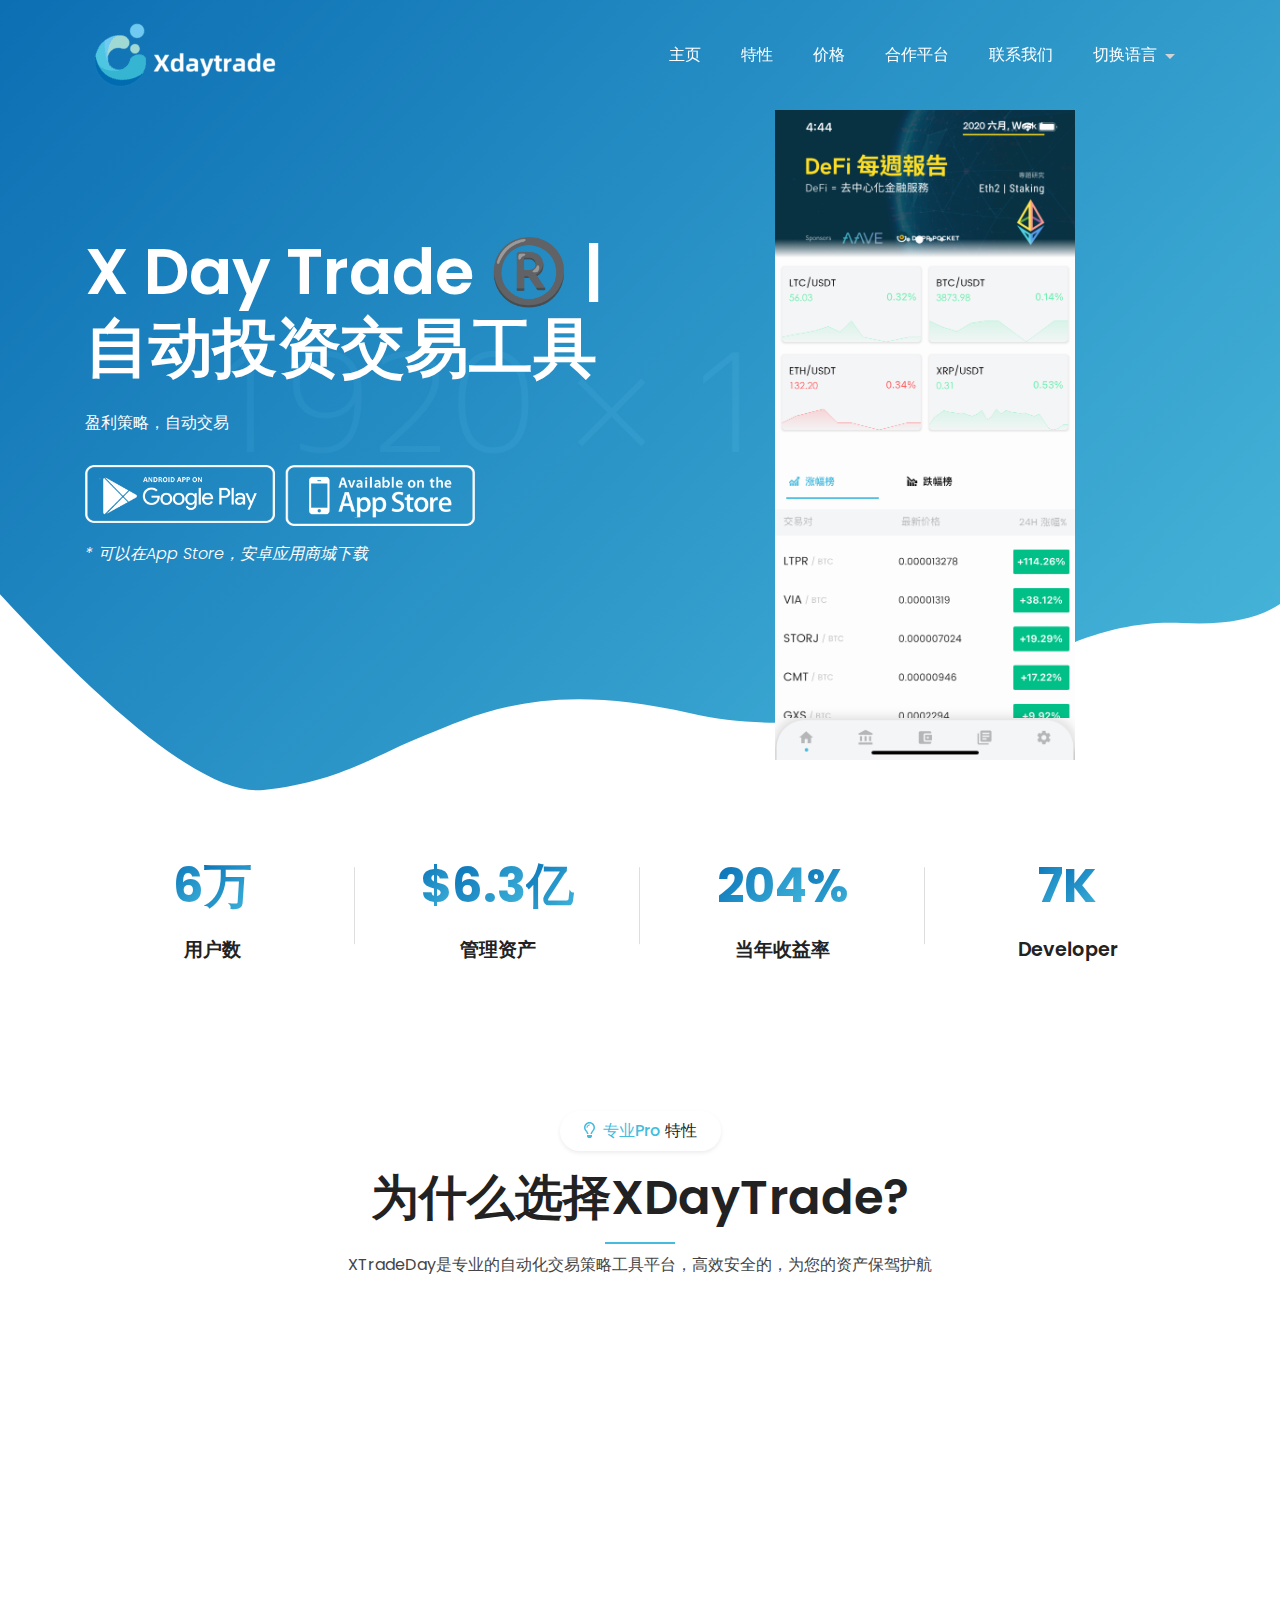
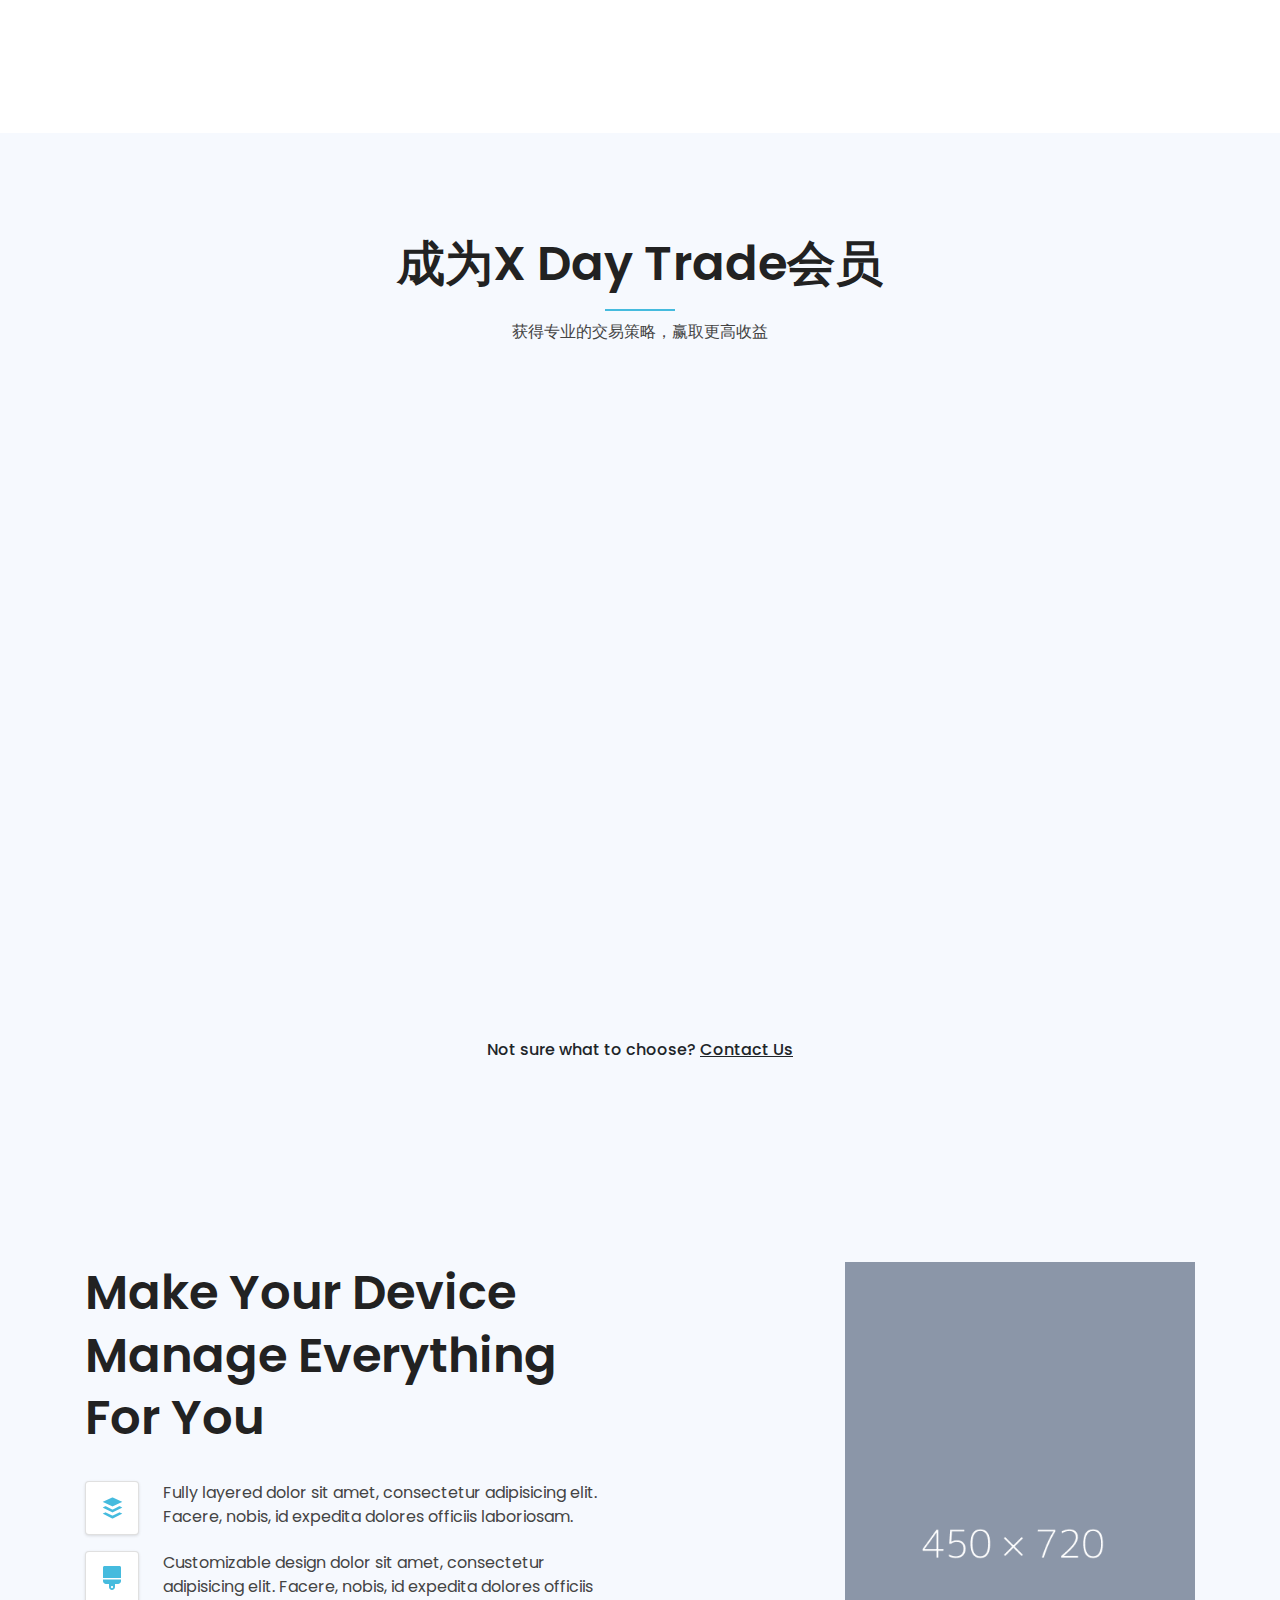
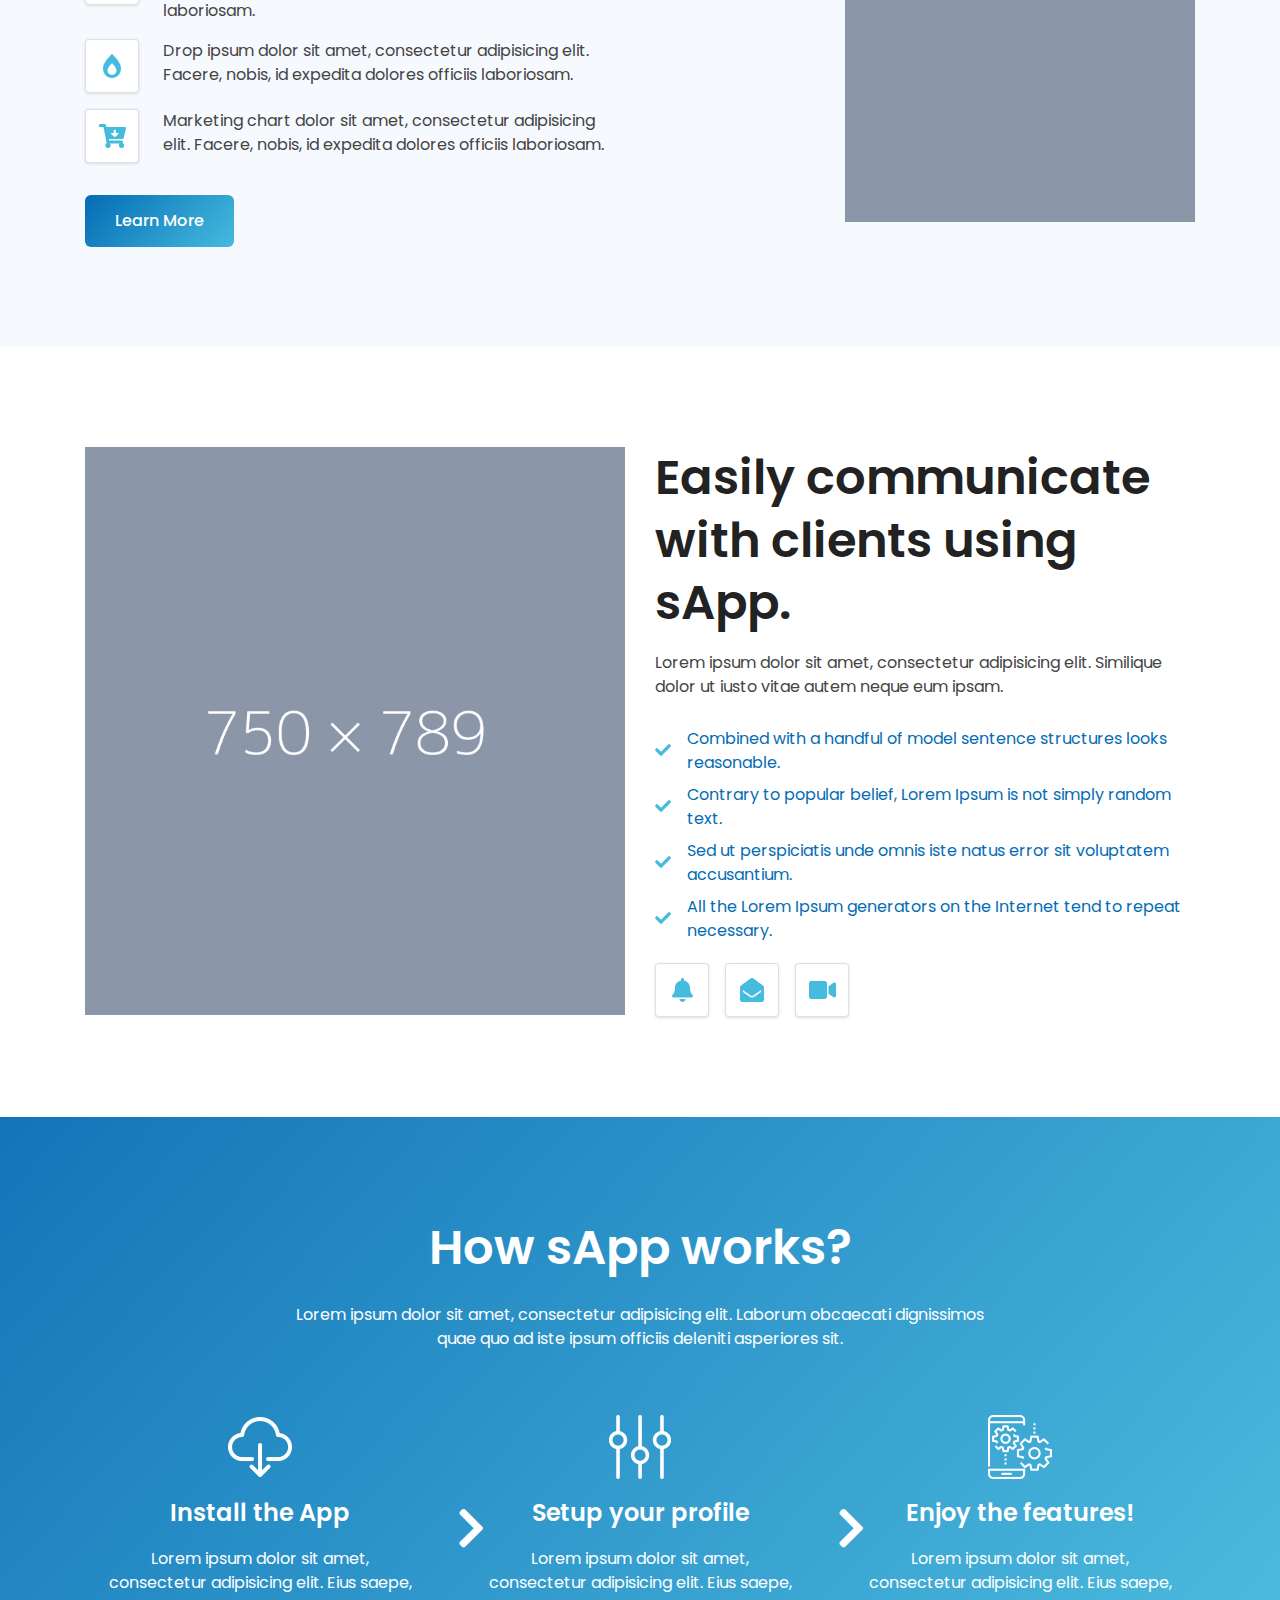
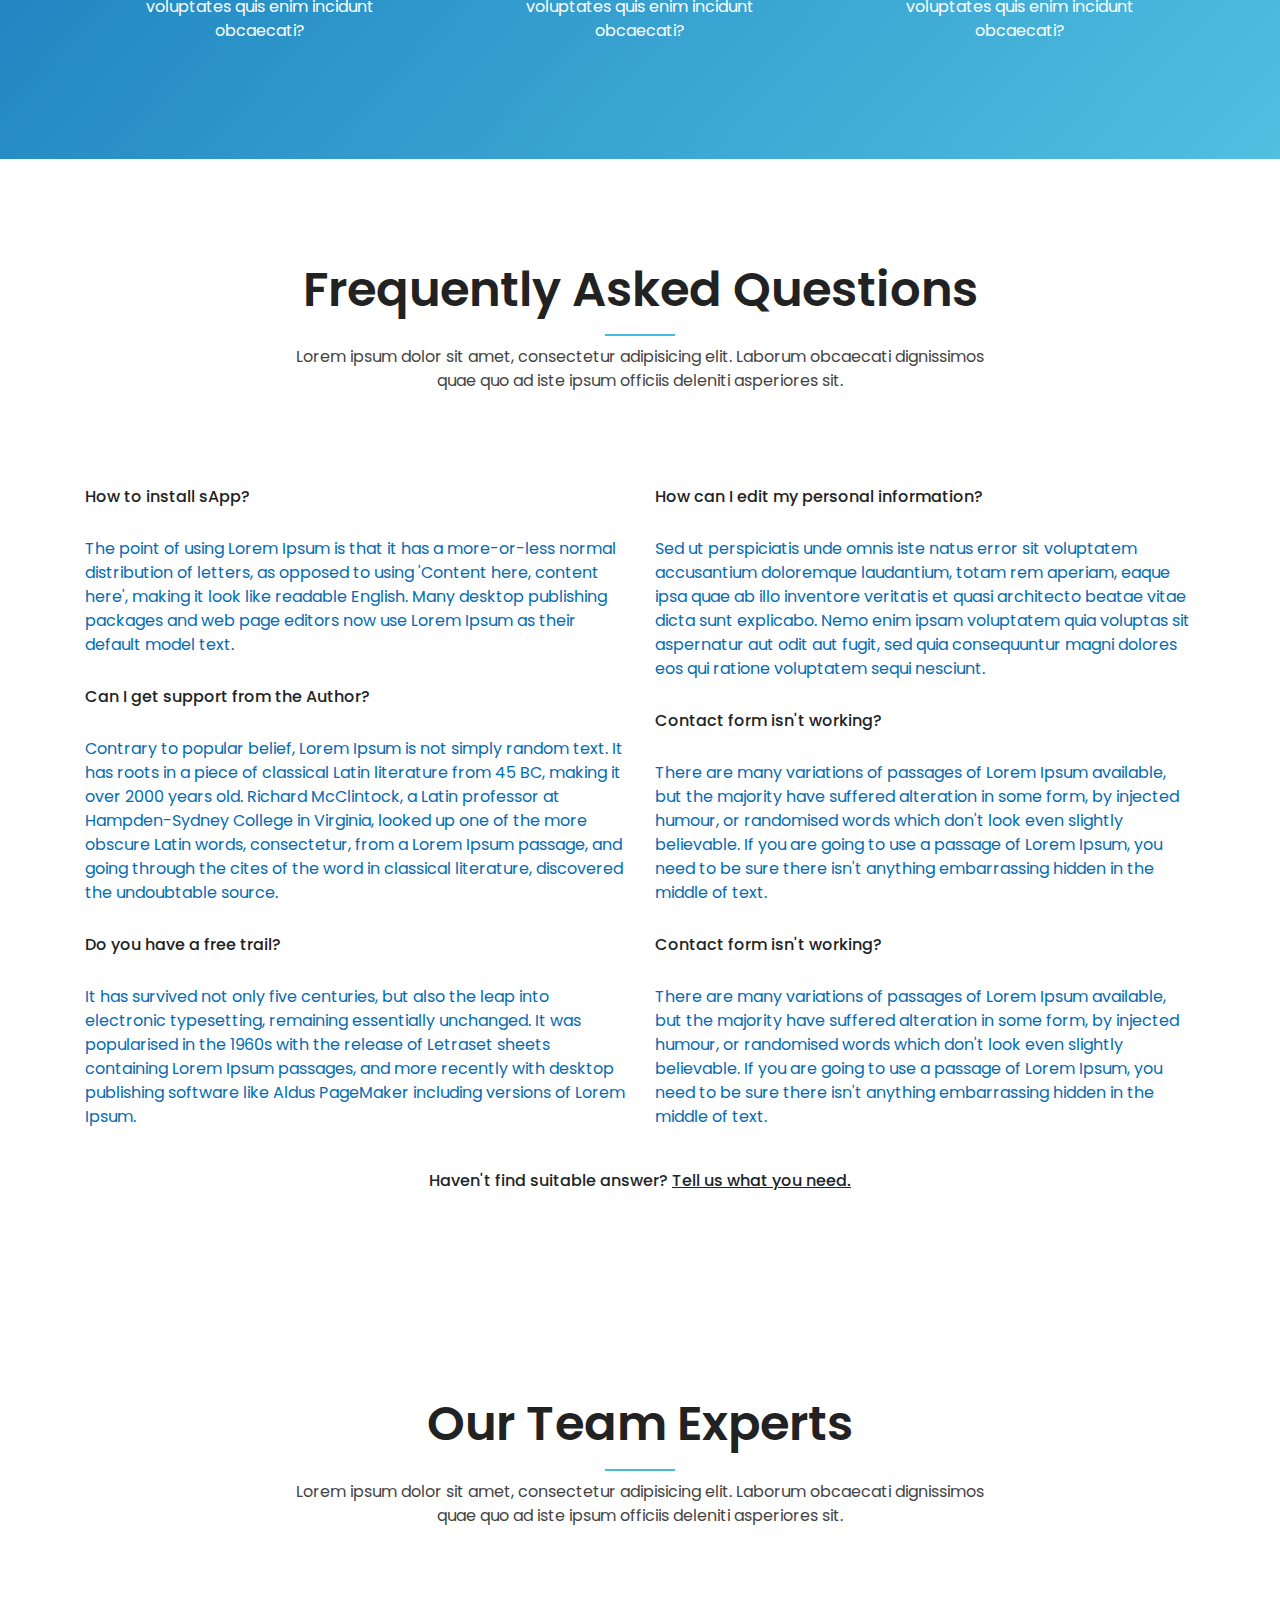
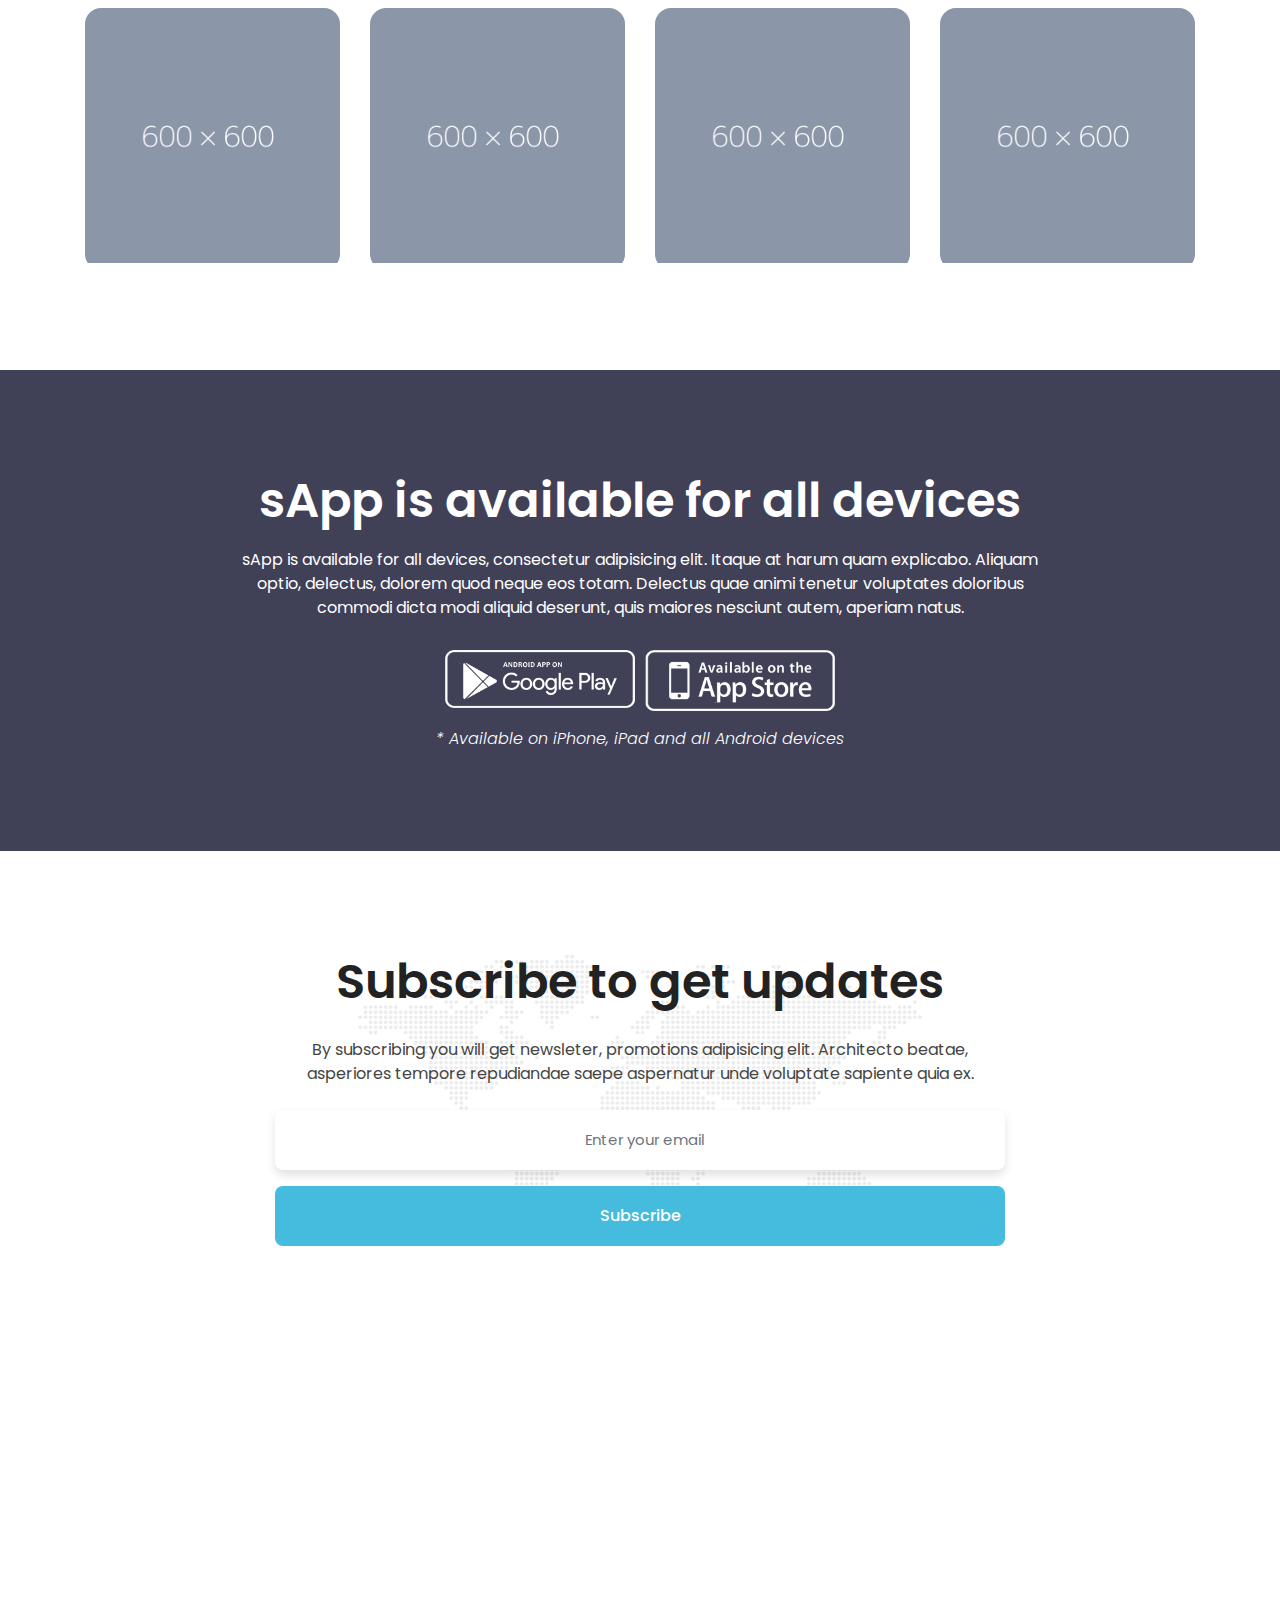
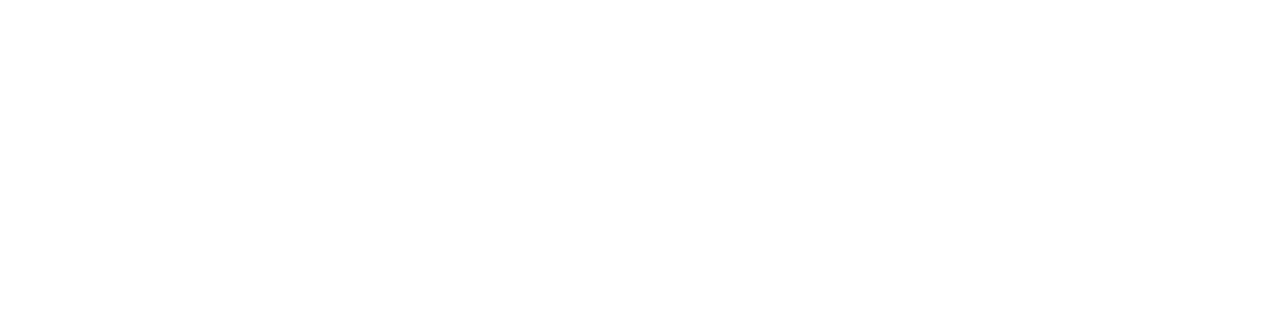
==== commit cb663659: "update" ====
--- a/zh-simple/index.html
+++ b/zh-simple/index.html
@@ -9,7 +9,7 @@
     <!-- The above 4 meta tags *must* come first in the head; any other head content must come *after* these tags -->
 
     <!-- Title  -->
-    <title>X Day Trade | Automatic Investment Tool</title>
+    <title>X Day Trade | 自动投资交易工具</title>
 
     <!-- Favicon  -->
     <link rel="icon" href="assets/img/favicon.png">
@@ -18,6 +18,8 @@
 
     <!-- Style css -->
     <link rel="stylesheet" href="assets/css/style.css">
+    <script src="https://js.stripe.com/v3/"></script>
+    <script src="./assets/js/script.js" defer></script>
 
 </head>
 
@@ -48,121 +50,38 @@
                     <nav>
                         <ul class="navbar-nav" id="navbar-nav">
                             <li class="nav-item dropdown">
+                                <a class="nav-link scroll" href="index.html">主页</a>
+                            </li>
+                            <li class="nav-item">
+                                <a class="nav-link scroll" href="#features">特性</a>
+                            </li>
+                            <li class="nav-item">
+                                <a class="nav-link scroll" href="#pricing">价格</a>
+                            </li>
+                            <li class="nav-item">
+                                <a class="nav-link scroll" href="#screenshots">合作平台</a>
+                            </li>
+                            <li class="nav-item">
+                                <a class="nav-link scroll" href="#contact">联系我们</a>
+                            </li>
+                            <li class="nav-item dropdown">
                                 <a class="nav-link dropdown-toggle" href="javascript:;" id="navbarDropdownMenuLink" data-toggle="dropdown" aria-haspopup="true" aria-expanded="false">
-                                    Home
+                                    切换语言
                                 </a>
                                 <ul class="dropdown-menu" aria-labelledby="navbarDropdownMenuLink">
                                     <li>
-                                        <a class="dropdown-item" href="index.html">Homepage-1</a>
+                                        <a class="dropdown-item" href="../en/index.html">English🇺🇸</a>
                                     </li>
                                     <li>
-                                        <a class="dropdown-item" href="index-2.html">Homepage-2</a>
+                                        <a class="dropdown-item" href="../zh-traditional/index.html">繁體中文🇭🇰</a>
                                     </li>
                                     <li>
-                                        <a class="dropdown-item" href="index-3.html">Homepage-3</a>
+                                        <a class="dropdown-item" href="../jp/index.html">日本語🇯🇵</a>
                                     </li>
                                     <li>
-                                        <a class="dropdown-item" href="index-4.html">Homepage-4</a>
-                                    </li>
-                                    <li>
-                                        <a class="dropdown-item" href="index-5.html">Homepage-5</a>
-                                    </li>
-                                    <li>
-                                        <a class="dropdown-item" href="index-6.html">Homepage-6</a>
+                                        <a class="dropdown-item" href="../kr/index.html">한국어🇰🇷</a>
                                     </li>
                                 </ul>
-                            </li>
-                            <li class="nav-item">
-                                <a class="nav-link scroll" href="#features">Features</a>
-                            </li>
-                            <li class="nav-item dropdown">
-                                <a class="nav-link dropdown-toggle" href="javascript:;" id="navbarDropdownMenuLink" data-toggle="dropdown" aria-haspopup="true" aria-expanded="false">
-                                    Pages
-                                </a>
-                                <ul class="dropdown-menu" aria-labelledby="navbarDropdownMenuLink">
-                                    <li class="dropdown-submenu"><a class="dropdown-item dropdown-toggle" href="javascript:;">Inner Pages<span class="badge badge-pill badge-warning ml-2">New</span></a>
-                                        <ul class="dropdown-menu">
-                                            <li>
-                                                <a class="dropdown-item" href="pricing.html">Pricing</a>
-                                            </li>
-                                            <li>
-                                                <a class="dropdown-item" href="download.html">Download</a>
-                                            </li>
-                                            <li>
-                                                <a class="dropdown-item" href="newsletter.html">Newsletter</a>
-                                            </li>
-                                            <li>
-                                                <a class="dropdown-item" href="thank-you.html">Thank you</a>
-                                            </li>
-                                            <li>
-                                                <a class="dropdown-item" href="coming-soon.html">Coming Soon</a>
-                                            </li>
-                                            <li>
-                                                <a class="dropdown-item" href="404.html">404</a>
-                                            </li>
-                                        </ul>
-                                    </li>
-                                    <li class="dropdown-submenu"><a class="dropdown-item dropdown-toggle" href="javascript:;">Blog Pages</a>
-                                        <ul class="dropdown-menu">
-                                            <li>
-                                                <a class="dropdown-item" href="blog-two-column.html">Blog- 2 Column</a>
-                                            </li>
-                                            <li>
-                                                <a class="dropdown-item" href="blog-three-column.html">Blog- 3 Column</a>
-                                            </li>
-                                            <li>
-                                                <a class="dropdown-item" href="blog-left-sidebar.html">Blog- Left Sidebar</a>
-                                            </li>
-                                            <li>
-                                                <a class="dropdown-item" href="blog-right-sidebar.html">Blog- Right Sidebar</a>
-                                            </li>
-                                        </ul>
-                                    </li>
-                                    <li class="dropdown-submenu"><a class="dropdown-item dropdown-toggle" href="javascript:;">Blog Details</a>
-                                        <ul class="dropdown-menu">
-                                            <li>
-                                                <a class="dropdown-item" href="blog-details-left-sidebar.html">Blog Details- Left Sidebar</a>
-                                            </li>
-                                            <li>
-                                                <a class="dropdown-item" href="blog-details-right-sidebar.html">Blog Details- Right Sidebar</a>
-                                            </li>
-                                        </ul>
-                                    </li>
-                                    <li class="dropdown-submenu"><a class="dropdown-item dropdown-toggle" href="javascript:;">Accounts<span class="badge badge-pill badge-warning ml-2">New</span></a>
-                                        <ul class="dropdown-menu">
-                                            <li>
-                                                <a class="dropdown-item" href="login.html">Login</a>
-                                            </li>
-                                            <li>
-                                                <a class="dropdown-item" href="signup.html">Signup</a>
-                                            </li>
-                                            <li>
-                                                <a class="dropdown-item" href="forgot.html">Reset Password</a>
-                                            </li>
-                                        </ul>
-                                    </li>
-                                    <li>
-                                        <a class="dropdown-item" href="reviews.html">Reviews</a>
-                                    </li>
-                                    <li>
-                                        <a class="dropdown-item" href="faq.html">FAQ</a>
-                                    </li>
-                                    <li>
-                                        <a class="dropdown-item" href="contact.html">Contact</a>
-                                    </li>
-                                    <li>
-                                        <a class="dropdown-item disabled" href="#">More Coming Soon</a>
-                                    </li>
-                                </ul>
-                            </li>
-                            <li class="nav-item">
-                                <a class="nav-link scroll" href="#screenshots">Screenshots</a>
-                            </li>
-                            <li class="nav-item">
-                                <a class="nav-link scroll" href="#pricing">Pricing</a>
-                            </li>
-                            <li class="nav-item">
-                                <a class="nav-link scroll" href="#contact">Contact</a>
                             </li>
                         </ul>
                     </nav>
@@ -178,8 +97,8 @@
                     <!-- Welcome Intro Start -->
                     <div class="col-12 col-md-7 col-lg-6">
                         <div class="welcome-intro">
-                            <h1 class="text-white">Make cool Landing pages with sApp</h1>
-                            <p class="text-white my-4">Lorem ipsum dolor sit amet, consectetur adipisicing elit. Impedit nihil tenetur minus quidem est deserunt molestias accusamus harum ullam tempore debitis et, expedita, repellat delectus aspernatur neque itaque qui quod.</p>
+                            <h1 class="text-white">X Day Trade ®️ | 自动投资交易工具</h1>
+                            <p class="text-white my-4">盈利策略，自动交易</p>
                             <!-- Store Buttons -->
                             <div class="button-group store-buttons d-flex">
                                 <a href="#">
@@ -189,13 +108,13 @@
                                     <img src="assets/img/icon/app-store.png" alt="">
                                 </a>
                             </div>
-                            <span class="d-inline-block text-white fw-3 font-italic mt-3">* Available on iPhone, iPad and all Android devices</span>
+                            <span class="d-inline-block text-white fw-3 font-italic mt-3">* 可以在App Store，安卓应用商城下载</span>
                         </div>
                     </div>
                     <div class="col-12 col-md-5 col-lg-6">
                         <!-- Welcome Thumb -->
                         <div class="welcome-thumb mx-auto" data-aos="fade-left" data-aos-delay="500" data-aos-duration="1000">
-                            <img src="assets/img/welcome/welcome-mockup.png" alt="">
+                            <img src="assets/img/welcome/welcome-mockup.jpg" alt="">
                         </div>
                     </div>
                 </div>
@@ -224,27 +143,27 @@
                         <div class="counter-inner p-3 p-md-0">
                             <!-- Counter Item -->
                             <div class="counter-item d-inline-block mb-3">
-                                <span class="counter fw-7">10</span><span class="fw-7">M</span>
-                            </div>
-                            <h5>Users</h5>
+                                <span class="counter fw-7">10</span><span class="fw-7">万</span>
+                            </div>
+                            <h5>用户数</h5>
                         </div>
                     </div>
                     <div class="col-5 col-sm-3 single-counter text-center">
                         <div class="counter-inner p-3 p-md-0">
                             <!-- Counter Item -->
                             <div class="counter-item d-inline-block mb-3">
-                                <span class="counter fw-7">23</span><span class="fw-7">K</span>
-                            </div>
-                            <h5>Download</h5>
+                                <span class="fw-7">$</span><span class="counter fw-7">9.9</span><span class="fw-7">亿</span>
+                            </div>
+                            <h5>管理资产</h5>
                         </div>
                     </div>
                     <div class="col-5 col-sm-3 single-counter text-center">
                         <div class="counter-inner p-3 p-md-0">
                             <!-- Counter Item -->
                             <div class="counter-item d-inline-block mb-3">
-                                <span class="counter fw-7">9</span><span class="fw-7">M</span>
-                            </div>
-                            <h5>Customer</h5>
+                                <span class="counter fw-7">320</span><span class="fw-7">%</span>
+                            </div>
+                            <h5>当年收益率</h5>
                         </div>
                     </div>
                     <div class="col-5 col-sm-3 single-counter text-center">
@@ -270,12 +189,12 @@
                         <div class="section-heading text-center">
                             <span class="d-inline-block rounded-pill shadow-sm fw-5 px-4 py-2 mb-3">
                                 <i class="far fa-lightbulb text-primary mr-1"></i>
-                                <span class="text-primary">Premium</span>
-                                Features
+                                <span class="text-primary">专业Pro</span>
+                                特性
                             </span>
-                            <h2>What Makes sApp Different?</h2>
-                            <p class="d-none d-sm-block mt-4">Lorem ipsum dolor sit amet, consectetur adipisicing elit. Laborum obcaecati dignissimos quae quo ad iste ipsum officiis deleniti asperiores sit.</p>
-                            <p class="d-block d-sm-none mt-4">Lorem ipsum dolor sit amet, consectetur adipisicing elit. Laborum obcaecati.</p>
+                            <h2>为什么选择XDayTrade?</h2>
+                            <p class="d-none d-sm-block mt-4">XTradeDay是专业的自动化交易策略工具平台，高效安全的，为您的资产保驾护航</p>
+                            <p class="d-block d-sm-none mt-4"></p>
                         </div>
                     </div>
                 </div>
@@ -289,8 +208,8 @@
                             </div>
                             <!-- Icon Text -->
                             <div class="icon-text">
-                                <h3 class="mb-2">Fully functional</h3>
-                                <p>Lorem ipsum dolor sit amet, consectetur adipisicing elit. Veritatis culpa expedita dignissimos.</p>
+                                <h3 class="mb-2">全自动化交易</h3>
+                                <p>使用量化、AI算法进行全自动化交易，采用摩根大通（JP Morgen）交易算法体系，专业化的交易操作</p>
                             </div>
                         </div>
                     </div>
@@ -303,8 +222,8 @@
                             </div>
                             <!-- Icon Text -->
                             <div class="icon-text">
-                                <h3 class="mb-2">Live Chat</h3>
-                                <p>Lorem ipsum dolor sit amet, consectetur adipisicing elit. Veritatis culpa expedita dignissimos.</p>
+                                <h3 class="mb-2">实时更新</h3>
+                                <p>交易过程实时更新，让您随时可以监测您的资产状况</p>
                             </div>
                         </div>
                     </div>
@@ -317,8 +236,8 @@
                             </div>
                             <!-- Icon Text -->
                             <div class="icon-text">
-                                <h3 class="mb-2">Secure Data</h3>
-                                <p>Lorem ipsum dolor sit amet, consectetur adipisicing elit. Veritatis culpa expedita dignissimos.</p>
+                                <h3 class="mb-2">资产安全</h3>
+                                <p>XDayTrade采用瑞士银行SWISS加密算法，以及多态加密算法，为您的资产保驾护航</p>
                             </div>
                         </div>
                     </div>
@@ -326,6 +245,92 @@
             </div>
         </section>
         <!-- ***** Features Area End ***** -->
+
+                <!-- ***** Price Plan Area Start ***** -->
+                <section id="pricing" class="section price-plan-area bg-gray overflow-hidden ptb_100">
+                    <div class="container">
+                        <div class="row justify-content-center">
+                            <div class="col-12 col-md-10 col-lg-8">
+                                <!-- Section Heading -->
+                                <div class="section-heading text-center">
+                                    <h2>成为X Day Trade会员</h2>
+                                    <p class="d-none d-sm-block mt-4">获得专业的交易策略，赢取更高收益</p>
+                                    <p class="d-block d-sm-none mt-4">Lorem ipsum dolor sit amet, consectetur adipisicing elit. Laborum obcaecati.</p>
+                                </div>
+                            </div>
+                        </div>
+                        <div class="row justify-content-center">
+                            <div class="col-12 col-sm-10 col-lg-8">
+                                <div class="row price-plan-wrapper">
+                                    <div class="col-12 col-md-6">
+                                        <!-- Single Price Plan -->
+                                        <div class="single-price-plan text-center p-5 wow fadeInLeft" data-aos-duration="2s" data-wow-delay="0.4s">
+                                            <!-- Plan Thumb -->
+                                            <div class="plan-thumb">
+                                                <img class="avatar-lg" src="assets/img/pricing/basic.png" alt="">
+                                            </div>
+                                            <!-- Plan Title -->
+                                            <div class="plan-title my-2 my-sm-3">
+                                                <h4 class="text-uppercase">入门版</h4>
+                                            </div>
+                                            <!-- Plan Price -->
+                                            <div class="plan-price pb-2 pb-sm-3">
+                                                <h2 class="fw-7"><small class="fw-6">$</small>99</h2>
+                                            </div>
+                                            <!-- Plan Description -->
+                                            <div class="plan-description">
+                                                <ul class="plan-features">
+                                                    <li class="border-top py-3">5GB Linux Web Space</li>
+                                                    <li class="border-top py-3">5 MySQL Databases</li>
+                                                    <li class="border-top py-3">24/7 Tech Support</li>
+                                                    <li class="border-top border-bottom py-3">Daily Backups</li>
+                                                </ul>
+                                            </div>
+                                            <!-- Plan Button -->
+                                            <div class="plan-button">
+                                                <button id="basic-plan-btn" class="btn mt-4">订阅</button>
+                                            </div>
+                                        </div>
+                                    </div>
+                                    <div class="col-12 col-md-6 mt-4 mt-md-0">
+                                        <!-- Single Price Plan -->
+                                        <div class="single-price-plan text-center p-5 wow fadeInRight" data-aos-duration="2s" data-wow-delay="0.4s">
+                                            <!-- Plan Thumb -->
+                                            <div class="plan-thumb">
+                                                <img class="avatar-lg" src="assets/img/pricing/premium.png" alt="">
+                                            </div>
+                                            <!-- Plan Title -->
+                                            <div class="plan-title my-2 my-sm-3">
+                                                <h4 class="text-uppercase">专业版</h4>
+                                            </div>
+                                            <!-- Plan Price -->
+                                            <div class="plan-price pb-2 pb-sm-3">
+                                                <h2 class="fw-7"><small class="fw-6">$</small>499</h2>
+                                            </div>
+                                            <!-- Plan Description -->
+                                            <div class="plan-description">
+                                                <ul class="plan-features">
+                                                    <li class="border-top py-3">10GB Linux Web Space</li>
+                                                    <li class="border-top py-3">50 MySQL Databases</li>
+                                                    <li class="border-top py-3">Unlimited Email</li>
+                                                    <li class="border-top border-bottom py-3">Daily Backups</li>
+                                                </ul>
+                                            </div>
+                                            <!-- Plan Button -->
+                                            <div class="plan-button">
+                                                <a href="#" class="btn mt-4">订阅</a>
+                                            </div>
+                                        </div>
+                                    </div>
+                                </div>
+                            </div>
+                        </div>
+                        <div class="row justify-content-center pt-5">
+                            <p class="text-body pt-4 fw-5">Not sure what to choose? <a href="#">Contact Us</a></p>
+                        </div>
+                    </div>
+                </section>
+                <!-- ***** Price Plan Area End ***** -->
 
         <!-- ***** Service Area Start ***** -->
         <section class="section service-area bg-gray overflow-hidden ptb_100">
@@ -504,272 +509,8 @@
         </section>
         <!-- ***** Work Area End ***** -->
 
-        <!-- ***** Screenshots Area Start ***** -->
-        <section id="screenshots" class="section screenshots-area ptb_100">
-            <div class="container">
-                <div class="row justify-content-center">
-                    <div class="col-12 col-md-10 col-lg-8">
-                        <!-- Section Heading -->
-                        <div class="section-heading text-center">
-                            <span class="d-inline-block rounded-pill shadow-sm fw-5 px-4 py-2 mb-3">
-                                <i class="far fa-lightbulb text-primary mr-1"></i>
-                                <span class="text-primary">Awesome</span>
-                                Interface
-                            </span>
-                            <h2 class="text-capitalize">Simple &amp; Beautiful Interface</h2>
-                            <p class="d-none d-sm-block mt-4">Lorem ipsum dolor sit amet, consectetur adipisicing elit. Laborum obcaecati dignissimos quae quo ad iste ipsum officiis deleniti asperiores sit.</p>
-                            <p class="d-block d-sm-none mt-4">Lorem ipsum dolor sit amet, consectetur adipisicing elit. Laborum obcaecati.</p>
-                        </div>
-                    </div>
-                </div>
-                <div class="row">
-                    <div class="col-12">
-                        <!-- App Screenshot Slider Area -->
-                        <div class="app-screenshots">
-                            <!-- Single Screenshot Item -->
-                            <div class="single-screenshot">
-                                <img src="assets/img/screenshots/1.jpg" alt="">
-                            </div>
-                            <!-- Single Screenshot Item -->
-                            <div class="single-screenshot">
-                                <img src="assets/img/screenshots/2.jpg" alt="">
-                            </div>
-                            <!-- Single Screenshot Item -->
-                            <div class="single-screenshot">
-                                <img src="assets/img/screenshots/3.jpg" alt="">
-                            </div>
-                            <!-- Single Screenshot Item -->
-                            <div class="single-screenshot">
-                                <img src="assets/img/screenshots/4.jpg" alt="">
-                            </div>
-                            <!-- Single Screenshot Item -->
-                            <div class="single-screenshot">
-                                <img src="assets/img/screenshots/5.jpg" alt="">
-                            </div>
-                        </div>
-                    </div>
-                </div>
-            </div>
-        </section>
-        <!-- ***** Screenshots Area End ***** -->
-
-        <!-- ***** Review Area Start ***** -->
-        <section id="review" class="review-area ptb_100">
-            <div class="container">
-                <div class="row justify-content-center">
-                    <div class="col-12 col-md-10 col-lg-8">
-                        <!-- Section Heading -->
-                        <div class="section-heading text-center">
-                            <span class="d-inline-block rounded-pill shadow-sm fw-5 px-4 py-2 mb-3">
-                                <i class="far fa-lightbulb text-primary mr-1"></i>
-                                <span class="text-primary">Customer's</span>
-                                Reviews
-                            </span>
-                            <h2 class="text-capitalize">What our customers are saying</h2>
-                            <p class="d-none d-sm-block mt-4">Lorem ipsum dolor sit amet, consectetur adipisicing elit. Laborum obcaecati dignissimos quae quo ad iste ipsum officiis deleniti asperiores sit.</p>
-                            <p class="d-block d-sm-none mt-4">Lorem ipsum dolor sit amet, consectetur adipisicing elit. Laborum obcaecati.</p>
-                        </div>
-                    </div>
-                </div>
-                <div class="row">
-                    <div class="col-12 col-md-6 col-lg-4 res-margin">
-                        <!-- Single Review -->
-                        <div class="single-review card">
-                            <!-- Card Top -->
-                            <div class="card-top p-4">
-                                <div class="review-icon">
-                                    <i class="fas fa-star text-warning"></i>
-                                    <i class="fas fa-star text-warning"></i>
-                                    <i class="fas fa-star text-warning"></i>
-                                    <i class="fas fa-star text-warning"></i>
-                                    <i class="fas fa-star text-warning"></i>
-                                </div>
-                                <h4 class="text-primary mt-4 mb-3">Excellent service &amp; support!!</h4>
-                                <!-- Review Text -->
-                                <div class="review-text">
-                                    <p>Lorem ipsum dolor sit amet, consectetur adipisicing elit. Quis nam id facilis, provident doloremque placeat eveniet molestias laboriosam. Optio, esse.</p>
-                                </div>
-                                <!-- Quotation Icon -->
-                                <div class="quot-icon">
-                                    <img class="avatar-md" src="assets/img/icon/quote.png" alt="">
-                                </div>
-                            </div>
-                            <!-- Reviewer -->
-                            <div class="reviewer media bg-gray p-4">
-                                <!-- Reviewer Thumb -->
-                                <div class="reviewer-thumb">
-                                    <img class="avatar-lg radius-100" src="assets/img/avatar/avatar-1.png" alt="">
-                                </div>
-                                <!-- Reviewer Media -->
-                                <div class="reviewer-meta media-body align-self-center ml-4">
-                                    <h5 class="reviewer-name color-primary mb-2">Junaid Hasan</h5>
-                                    <h6 class="text-secondary fw-6">CEO, Themeland</h6>
-                                </div>
-                            </div>
-                        </div>
-                    </div>
-                    <div class="col-12 col-md-6 col-lg-4 res-margin">
-                        <!-- Single Review -->
-                        <div class="single-review card">
-                            <!-- Card Top -->
-                            <div class="card-top p-4">
-                                <div class="review-icon">
-                                    <i class="fas fa-star text-warning"></i>
-                                    <i class="fas fa-star text-warning"></i>
-                                    <i class="fas fa-star text-warning"></i>
-                                    <i class="fas fa-star text-warning"></i>
-                                    <i class="fas fa-star-half-alt text-warning"></i>
-                                </div>
-                                <h4 class="text-primary mt-4 mb-3">Nice work! Keep it up</h4>
-                                <!-- Review Text -->
-                                <div class="review-text">
-                                    <p>Lorem ipsum dolor sit amet, consectetur adipisicing elit. Quis nam id facilis, provident doloremque placeat eveniet molestias laboriosam. Optio, esse.</p>
-                                </div>
-                                <!-- Quotation Icon -->
-                                <div class="quot-icon">
-                                    <img class="avatar-md" src="assets/img/icon/quote.png" alt="">
-                                </div>
-                            </div>
-                            <!-- Reviewer -->
-                            <div class="reviewer media bg-gray p-4">
-                                <!-- Reviewer Thumb -->
-                                <div class="reviewer-thumb">
-                                    <img class="avatar-lg radius-100" src="assets/img/avatar/avatar-2.png" alt="">
-                                </div>
-                                <!-- Reviewer Media -->
-                                <div class="reviewer-meta media-body align-self-center ml-4">
-                                    <h5 class="reviewer-name color-primary mb-2">Junaid Hasan</h5>
-                                    <h6 class="text-secondary fw-6">CEO, Themeland</h6>
-                                </div>
-                            </div>
-                        </div>
-                    </div>
-                    <div class="col-12 col-md-6 col-lg-4">
-                        <!-- Single Review -->
-                        <div class="single-review card">
-                            <!-- Card Top -->
-                            <div class="card-top p-4">
-                                <div class="review-icon">
-                                    <i class="fas fa-star text-warning"></i>
-                                    <i class="fas fa-star text-warning"></i>
-                                    <i class="fas fa-star text-warning"></i>
-                                    <i class="fas fa-star text-warning"></i>
-                                    <i class="fas fa-star text-warning"></i>
-                                </div>
-                                <h4 class="text-primary mt-4 mb-3">Great support!!</h4>
-                                <!-- Review Text -->
-                                <div class="review-text">
-                                    <p>Lorem ipsum dolor sit amet, consectetur adipisicing elit. Quis nam id facilis, provident doloremque placeat eveniet molestias laboriosam. Optio, esse.</p>
-                                </div>
-                                <!-- Quotation Icon -->
-                                <div class="quot-icon">
-                                    <img class="avatar-md" src="assets/img/icon/quote.png" alt="">
-                                </div>
-                            </div>
-                            <!-- Reviewer -->
-                            <div class="reviewer media bg-gray p-4">
-                                <!-- Reviewer Thumb -->
-                                <div class="reviewer-thumb">
-                                    <img class="avatar-lg radius-100" src="assets/img/avatar/avatar-3.png" alt="">
-                                </div>
-                                <!-- Reviewer Media -->
-                                <div class="reviewer-meta media-body align-self-center ml-4">
-                                    <h5 class="reviewer-name color-primary mb-2">Junaid Hasan</h5>
-                                    <h6 class="text-secondary fw-6">CEO, Themeland</h6>
-                                </div>
-                            </div>
-                        </div>
-                    </div>
-                </div>
-            </div>
-        </section>
-        <!-- ***** Review Area End ***** -->
-
-        <!-- ***** Price Plan Area Start ***** -->
-        <section id="pricing" class="section price-plan-area bg-gray overflow-hidden ptb_100">
-            <div class="container">
-                <div class="row justify-content-center">
-                    <div class="col-12 col-md-10 col-lg-8">
-                        <!-- Section Heading -->
-                        <div class="section-heading text-center">
-                            <h2>Unlock Full Power Of sApp</h2>
-                            <p class="d-none d-sm-block mt-4">Lorem ipsum dolor sit amet, consectetur adipisicing elit. Laborum obcaecati dignissimos quae quo ad iste ipsum officiis deleniti asperiores sit.</p>
-                            <p class="d-block d-sm-none mt-4">Lorem ipsum dolor sit amet, consectetur adipisicing elit. Laborum obcaecati.</p>
-                        </div>
-                    </div>
-                </div>
-                <div class="row justify-content-center">
-                    <div class="col-12 col-sm-10 col-lg-8">
-                        <div class="row price-plan-wrapper">
-                            <div class="col-12 col-md-6">
-                                <!-- Single Price Plan -->
-                                <div class="single-price-plan text-center p-5 wow fadeInLeft" data-aos-duration="2s" data-wow-delay="0.4s">
-                                    <!-- Plan Thumb -->
-                                    <div class="plan-thumb">
-                                        <img class="avatar-lg" src="assets/img/pricing/basic.png" alt="">
-                                    </div>
-                                    <!-- Plan Title -->
-                                    <div class="plan-title my-2 my-sm-3">
-                                        <h4 class="text-uppercase">Basic</h4>
-                                    </div>
-                                    <!-- Plan Price -->
-                                    <div class="plan-price pb-2 pb-sm-3">
-                                        <h2 class="fw-7"><small class="fw-6">$</small>49</h2>
-                                    </div>
-                                    <!-- Plan Description -->
-                                    <div class="plan-description">
-                                        <ul class="plan-features">
-                                            <li class="border-top py-3">5GB Linux Web Space</li>
-                                            <li class="border-top py-3">5 MySQL Databases</li>
-                                            <li class="border-top py-3">24/7 Tech Support</li>
-                                            <li class="border-top border-bottom py-3">Daily Backups</li>
-                                        </ul>
-                                    </div>
-                                    <!-- Plan Button -->
-                                    <div class="plan-button">
-                                        <a href="#" class="btn mt-4">Sign Up</a>
-                                    </div>
-                                </div>
-                            </div>
-                            <div class="col-12 col-md-6 mt-4 mt-md-0">
-                                <!-- Single Price Plan -->
-                                <div class="single-price-plan text-center p-5 wow fadeInRight" data-aos-duration="2s" data-wow-delay="0.4s">
-                                    <!-- Plan Thumb -->
-                                    <div class="plan-thumb">
-                                        <img class="avatar-lg" src="assets/img/pricing/premium.png" alt="">
-                                    </div>
-                                    <!-- Plan Title -->
-                                    <div class="plan-title my-2 my-sm-3">
-                                        <h4 class="text-uppercase">Pro</h4>
-                                    </div>
-                                    <!-- Plan Price -->
-                                    <div class="plan-price pb-2 pb-sm-3">
-                                        <h2 class="fw-7"><small class="fw-6">$</small>129</h2>
-                                    </div>
-                                    <!-- Plan Description -->
-                                    <div class="plan-description">
-                                        <ul class="plan-features">
-                                            <li class="border-top py-3">10GB Linux Web Space</li>
-                                            <li class="border-top py-3">50 MySQL Databases</li>
-                                            <li class="border-top py-3">Unlimited Email</li>
-                                            <li class="border-top border-bottom py-3">Daily Backups</li>
-                                        </ul>
-                                    </div>
-                                    <!-- Plan Button -->
-                                    <div class="plan-button">
-                                        <a href="#" class="btn mt-4">Sign Up</a>
-                                    </div>
-                                </div>
-                            </div>
-                        </div>
-                    </div>
-                </div>
-                <div class="row justify-content-center pt-5">
-                    <p class="text-body pt-4 fw-5">Not sure what to choose? <a href="#">Contact Us</a></p>
-                </div>
-            </div>
-        </section>
-        <!-- ***** Price Plan Area End ***** -->
+
+
 
         <!-- ***** FAQ Area Start ***** -->
         <section class="section faq-area style-two ptb_100">
@@ -1049,86 +790,7 @@
         </section>
         <!-- ***** Subscribe Area End ***** -->
 
-        <!--====== Contact Area Start ======-->
-        <section id="contact" class="contact-area bg-gray ptb_100">
-            <div class="container">
-                <div class="row justify-content-center">
-                    <div class="col-12 col-md-10 col-lg-8">
-                        <!-- Section Heading -->
-                        <div class="section-heading text-center">
-                            <h2 class="text-capitalize">Stay Tuned</h2>
-                            <p class="d-none d-sm-block mt-4">Lorem ipsum dolor sit amet, consectetur adipisicing elit. Laborum obcaecati dignissimos quae quo ad iste ipsum officiis deleniti asperiores sit.</p>
-                            <p class="d-block d-sm-none mt-4">Lorem ipsum dolor sit amet, consectetur adipisicing elit. Laborum obcaecati.</p>
-                        </div>
-                    </div>
-                </div>
-                <div class="row justify-content-between">
-                    <div class="col-12 col-md-5">
-                        <!-- Contact Us -->
-                        <div class="contact-us">
-                            <p class="mb-3">Contrary to popular belief, Lorem Ipsum is not simply random text. It has roots in a piece of classical Latin literature from 45 BC, making it over 2000 years old.</p>
-                            <ul>
-                                <li class="py-2">
-                                    <a class="media" href="#">
-                                        <div class="social-icon mr-3">
-                                            <i class="fas fa-home"></i>
-                                        </div>
-                                        <span class="media-body align-self-center">Vestibulum nulla libero, convallis, tincidunt suscipit diam, DC 2002</span>
-                                    </a>
-                                </li>
-                                <li class="py-2">
-                                    <a class="media" href="#">
-                                        <div class="social-icon mr-3">
-                                            <i class="fas fa-phone-alt"></i>
-                                        </div>
-                                        <span class="media-body align-self-center">+1 230 456 789-012 345 6789</span>
-                                    </a>
-                                </li>
-                                <li class="py-2">
-                                    <a class="media" href="#">
-                                        <div class="social-icon mr-3">
-                                            <i class="fas fa-envelope"></i>
-                                        </div>
-                                        <span class="media-body align-self-center">exampledomain@domain.com</span>
-                                    </a>
-                                </li>
-                            </ul>
-                        </div>
-                    </div>
-                    <div class="col-12 col-md-6 pt-4 pt-md-0">
-                        <!-- Contact Box -->
-                        <div class="contact-box text-center">
-                            <!-- Contact Form -->
-                            <form id="contact-form" method="POST" action="assets/php/mail.php">
-                                <div class="row">
-                                    <div class="col-12">
-                                        <div class="form-group">
-                                            <input type="text" class="form-control" name="name" placeholder="Name" required="required">
-                                        </div>
-                                        <div class="form-group">
-                                            <input type="email" class="form-control" name="email" placeholder="Email" required="required">
-                                        </div>
-                                        <div class="form-group">
-                                            <input type="text" class="form-control" name="subject" placeholder="Subject" required="required">
-                                        </div>
-                                    </div>
-                                    <div class="col-12">
-                                        <div class="form-group">
-                                            <textarea class="form-control" name="message" placeholder="Message" required="required"></textarea>
-                                        </div>
-                                    </div>
-                                    <div class="col-12">
-                                        <button type="submit" class="btn btn-lg btn-block mt-3"><span class="text-white pr-3"><i class="fas fa-paper-plane"></i></span>Send Message</button>
-                                    </div>
-                                </div>
-                            </form>
-                            <p class="form-message"></p>
-                        </div>
-                    </div>
-                </div>
-            </div>
-        </section>
-        <!--====== Contact Area End ======-->
+
 
         <!--====== Height Emulator Area Start ======-->
         <div class="height-emulator d-none d-lg-block"></div>
--- a/zh-simple/assets/css/style.css
+++ b/zh-simple/assets/css/style.css
@@ -1,54 +1,54 @@
-/* ************************************************************
-:: Template Name: sApp - App Landing Page Template
-:: Template URI: https://theme-land.com/sapp/
-:: Template Author Name: theme_land
-:: Template Author URI: hridoy1272@gmail.com
-:: Version: 1.0.0
-:: Created: 31 January 2020
-:: Updated: 14 October 2020
-************************************************************ 
-*
-*
-******* :: INDEX OF CSS :: *******
-:: 1.0 WEB FONTS
-:: 2.0 IMPORT ALL CSS
-:: 3.0 GLOBAL CSS
-:: 4.0 COMMON CSS
-:: 5.0 PRELOADER CSS
-:: 6.0 SCROLL TO TOP AREA CSS
-:: 7.0 HEADER AREA CSS
-:: 8.0 WELCOME AREA CSS
-    :: 8.1 WELCOME AREA HOMEPAGE-3 CSS
-    :: 8.2 WELCOME AREA HOMEPAGE-4 CSS
-    :: 8.3 WELCOME AREA HOMEPAGE-6 CSS
-:: 9.0 COUNTER AREA CSS
-:: 10.0 FEATURES AREA CSS
-:: 11.0 SERVICE AREA CSS
-:: 12.0 DISCOVER AREA CSS
-:: 13.0 WORK AREA CSS
-:: 14.0 SCREENSHOTS AREA CSS
-:: 15.0 REVIEWS AREA CSS
-:: 16.0 TESTIMONIAL AREA CSS
-:: 17.0 PRICE PLAN AREA CSS
-:: 18.0 FAQ AREA CSS
-:: 19.0 TEAM AREA CSS
-:: 20.0 SUBSCRIBE AREA CSS
-:: 21.0 BLOG AREA CSS
-:: 22.0 BREADCRUMB AREA CSS
-:: 23.0 BLOG PAGE AREA CSS
-:: 24.0 BLOG PAGE DETAILS AREA CSS
-:: 25.0 CONTACT AREA CSS
-:: 26.0 FOOTER AREA CSS
-:: 27.0 ERROR AREA CSS
-:: 28.0 COMING SOON AREA CSS
-:: 29.0 PREVIEW AREA CSS
-****************************** */
-/* ******************************
-:: 1.0 WEB FONTS
+/* ************************************************************
+:: Template Name: sApp - App Landing Page Template
+:: Template URI: https://theme-land.com/sapp/
+:: Template Author Name: theme_land
+:: Template Author URI: hridoy1272@gmail.com
+:: Version: 1.0.0
+:: Created: 31 January 2020
+:: Updated: 14 October 2020
+************************************************************ 
+*
+*
+******* :: INDEX OF CSS :: *******
+:: 1.0 WEB FONTS
+:: 2.0 IMPORT ALL CSS
+:: 3.0 GLOBAL CSS
+:: 4.0 COMMON CSS
+:: 5.0 PRELOADER CSS
+:: 6.0 SCROLL TO TOP AREA CSS
+:: 7.0 HEADER AREA CSS
+:: 8.0 WELCOME AREA CSS
+    :: 8.1 WELCOME AREA HOMEPAGE-3 CSS
+    :: 8.2 WELCOME AREA HOMEPAGE-4 CSS
+    :: 8.3 WELCOME AREA HOMEPAGE-6 CSS
+:: 9.0 COUNTER AREA CSS
+:: 10.0 FEATURES AREA CSS
+:: 11.0 SERVICE AREA CSS
+:: 12.0 DISCOVER AREA CSS
+:: 13.0 WORK AREA CSS
+:: 14.0 SCREENSHOTS AREA CSS
+:: 15.0 REVIEWS AREA CSS
+:: 16.0 TESTIMONIAL AREA CSS
+:: 17.0 PRICE PLAN AREA CSS
+:: 18.0 FAQ AREA CSS
+:: 19.0 TEAM AREA CSS
+:: 20.0 SUBSCRIBE AREA CSS
+:: 21.0 BLOG AREA CSS
+:: 22.0 BREADCRUMB AREA CSS
+:: 23.0 BLOG PAGE AREA CSS
+:: 24.0 BLOG PAGE DETAILS AREA CSS
+:: 25.0 CONTACT AREA CSS
+:: 26.0 FOOTER AREA CSS
+:: 27.0 ERROR AREA CSS
+:: 28.0 COMING SOON AREA CSS
+:: 29.0 PREVIEW AREA CSS
+****************************** */
+/* ******************************
+:: 1.0 WEB FONTS
 ****************************** */
 @import url("https://fonts.googleapis.com/css?family=Poppins:300,400,500,600,700&display=swap");
-/* ******************************
-:: 2.0 IMPORT ALL CSS
+/* ******************************
+:: 2.0 IMPORT ALL CSS
 ****************************** */
 @import url(vendor/bootstrap.min.css);
 @import url(all.min.css);
@@ -58,8 +58,8 @@
 @import url(vendor/owl.carousel.min.css);
 @import url(vendor/slick.css);
 @import url(vendor/jquery.fancybox.min.css);
-/* ******************************
-:: 3.0 GLOBAL CSS
+/* ******************************
+:: 3.0 GLOBAL CSS
 ****************************** */
 :root {
   --primary-font: 'Poppins', sans-serif;
@@ -80,8 +80,8 @@
   --nav-item-color: #444;
   --nav-hover-color: #2c2e30;
   --nav-toggler-color: #7e8085;
-  --primary-color: #565656;
-  --primary-color-2: #7c4fe0;
+  --primary-color: #046cb4;
+  --primary-color-2: #45bbde;
   --secondary-color: #666;
   --secondary-color-2: #777;
   --social-color-1: #3b5999;
@@ -90,13 +90,13 @@
   --social-color-4: #00b489;
   --white-color: #ffffff;
   --primary-t-color: #222;
-  --primary-p-color: #565656;
+  --primary-p-color: #444;
   --primary-l-color: rgba(0, 0, 0, 0.12);
   --secondary-l-color: rgba(45, 49, 54, 0.09);
   --valid-color: #28a745;
   --invalid-color: #ffa200;
   --primary-bg-color: #f6f9fe;
-  --primary-bg-color-2: linear-gradient(-47deg, #8731E8 0%, #4528DC 100%);
+  --primary-bg-color-2: linear-gradient(-47deg, #45bbde 0%, #046cb4 100%);
   --primary-bg-color-3: #ffffff;
   --primary-bg-color-4: rgba(16, 16, 45, 1);
   --nav-bg-color: #d3d3d3;
@@ -229,8 +229,8 @@
   max-width: 100%;
 }
 
-/* ******************************
-:: 4.0 COMMON CSS
+/* ******************************
+:: 4.0 COMMON CSS
 ****************************** */
 .fw-3 {
   font-weight: 300;
@@ -796,8 +796,8 @@
   background: rgba(0, 0, 0, 0) url("../img/preview/preview-mockup.png") no-repeat fixed center center/cover;
 }
 
-/* ******************************
-:: 5.0 PRELOADER AREA CSS
+/* ******************************
+:: 5.0 PRELOADER AREA CSS
 ****************************** */
 .preloader-main {
   position: fixed;
@@ -907,8 +907,8 @@
   }
 }
 
-/* ******************************
-:: 6.0 SCROLL TO TOP AREA CSS
+/* ******************************
+:: 6.0 SCROLL TO TOP AREA CSS
 ****************************** */
 #scrollUp {
   position: fixed;
@@ -938,8 +938,8 @@
   background-color: var(--secondary-color);
 }
 
-/* ******************************
-:: 7.0 HEADER AREA CSS
+/* ******************************
+:: 7.0 HEADER AREA CSS
 ****************************** */
 @media (max-width: 991px) {
   .main:before {
@@ -1310,8 +1310,8 @@
   border-color: #8d98b7;
 }
 
-/* ******************************
-:: 8.0 WELCOME AREA CSS
+/* ******************************
+:: 8.0 WELCOME AREA CSS
 ****************************** */
 .welcome-area {
   height: 800px;
@@ -1460,8 +1460,8 @@
   }
 }
 
-/* ***********************************
-:: 8.1 WELCOME AREA HOMEPAGE-3 CSS
+/* ***********************************
+:: 8.1 WELCOME AREA HOMEPAGE-3 CSS
 **************************************/
 @media (min-width: 992px) {
   .homepage-2 .welcome-thumb {
@@ -1513,8 +1513,8 @@
           transform: scale(1.05);
 }
 
-/* ***********************************
-:: 8.2 WELCOME AREA HOMEPAGE-4 CSS
+/* ***********************************
+:: 8.2 WELCOME AREA HOMEPAGE-4 CSS
 **************************************/
 .homepage-4 .welcome-thumb {
   max-width: 100%;
@@ -1556,8 +1556,8 @@
   }
 }
 
-/* ***********************************
-:: 8.3 WELCOME AREA HOMEPAGE-5 CSS
+/* ***********************************
+:: 8.3 WELCOME AREA HOMEPAGE-5 CSS
 **************************************/
 @media (max-width: 991px) {
   .homepage-5 .welcome-area {
@@ -1597,8 +1597,8 @@
   text-decoration: underline;
 }
 
-/* ***********************************
-:: 8.4 WELCOME AREA HOMEPAGE-6 CSS
+/* ***********************************
+:: 8.4 WELCOME AREA HOMEPAGE-6 CSS
 **************************************/
 .homepage-6 .shape-bottom {
   -webkit-transform: rotate(180deg);
@@ -1620,8 +1620,8 @@
   }
 }
 
-/* ******************************
-:: 9.0 COUNTER AREA CSS
+/* ******************************
+:: 9.0 COUNTER AREA CSS
 ****************************** */
 .counter-area .single-counter {
   position: relative;
@@ -1670,8 +1670,8 @@
   }
 }
 
-/* ******************************
-:: 10.0 FEATURES AREA CSS
+/* ******************************
+:: 10.0 FEATURES AREA CSS
 ****************************** */
 .features-area .features-slider-wrapper {
   padding: 67px 23px 90px 26px;
@@ -1712,8 +1712,8 @@
           box-shadow: 0 1rem 3rem rgba(31, 45, 61, 0.125) !important;
 }
 
-/* ******************************
-:: 11.0 SERVICE AREA CSS
+/* ******************************
+:: 11.0 SERVICE AREA CSS
 ****************************** */
 .service-list.style-two > li {
   list-style: disc;
@@ -1737,8 +1737,8 @@
   transition: all 0.3s ease 0s;
 }
 
-/* ******************************
-:: 12.0 DISCOVER AREA CSS
+/* ******************************
+:: 12.0 DISCOVER AREA CSS
 ****************************** */
 .discover-area .list-box .icon {
   color: var(--primary-color-2);
@@ -1750,8 +1750,8 @@
   }
 }
 
-/* ******************************
-:: 13.0 WORK AREA CSS
+/* ******************************
+:: 13.0 WORK AREA CSS
 ****************************** */
 .work-area .single-work {
   position: relative;
@@ -1790,8 +1790,8 @@
   display: none;
 }
 
-/* ******************************
-:: 14.0 SCREENSHOTS AREA CSS
+/* ******************************
+:: 14.0 SCREENSHOTS AREA CSS
 ****************************** */
 .app-screenshots .single-screenshot {
   position: relative;
@@ -1836,8 +1836,8 @@
           box-shadow: 0 1px 5px var(--primary-color-2);
 }
 
-/* ******************************
-:: 15.0 REVIEWS AREA CSS
+/* ******************************
+:: 15.0 REVIEWS AREA CSS
 ****************************** */
 .single-review {
   -webkit-box-shadow: 0 0.313rem 0.875rem var(--secondary-l-color);
@@ -1877,8 +1877,8 @@
           box-shadow: 0 1rem 3rem rgba(31, 45, 61, 0.125);
 }
 
-/* ******************************
-:: 16.0 TESTIMONIAL AREA CSS
+/* ******************************
+:: 16.0 TESTIMONIAL AREA CSS
 ****************************** */
 .testimonial-area .single-testimonial img {
   width: 100px;
@@ -1922,8 +1922,8 @@
           box-shadow: 0 1px 5px var(--primary-color-2);
 }
 
-/* ******************************
-:: 17.0 PRICE PLAN AREA CSS
+/* ******************************
+:: 17.0 PRICE PLAN AREA CSS
 ****************************** */
 .single-price-plan {
   background-color: var(--primary-bg-color-3);
@@ -1965,8 +1965,8 @@
   }
 }
 
-/* ******************************
-:: 18.0 FAQ AREA CSS
+/* ******************************
+:: 18.0 FAQ AREA CSS
 ****************************** */
 .card-header .btn {
   position: relative;
@@ -2024,8 +2024,8 @@
   display: none;
 }
 
-/* ******************************
-:: 19.0 TEAM AREA CSS
+/* ******************************
+:: 19.0 TEAM AREA CSS
 ****************************** */
 .single-team {
   border-radius: 1rem;
@@ -2110,8 +2110,8 @@
           transform: scale(1.2);
 }
 
-/* ******************************
-:: 20.0 SUBSCRIBE AREA CSS
+/* ******************************
+:: 20.0 SUBSCRIBE AREA CSS
 ****************************** */
 .subscribe-form .form-group input {
   display: block;
@@ -2142,8 +2142,8 @@
   background: var(--primary-color-2) !important;
 }
 
-/* ******************************
-:: 21.0 BLOG AREA CSS
+/* ******************************
+:: 21.0 BLOG AREA CSS
 ****************************** */
 .blog-area {
   z-index: 1;
@@ -2195,8 +2195,8 @@
           box-shadow: 0 5px 8px var(--primary-l-color);
 }
 
-/* ******************************
-:: 22.0 BREADCRUMB AREA CSS
+/* ******************************
+:: 22.0 BREADCRUMB AREA CSS
 ****************************** */
 .breadcrumb-area {
   height: 450px;
@@ -2221,8 +2221,8 @@
   color: var(--white-color);
 }
 
-/* ******************************
-:: 23.0 BLOG PAGE AREA CSS
+/* ******************************
+:: 23.0 BLOG PAGE AREA CSS
 ****************************** */
 .blog .navbar-light .navbar-toggler-icon {
   background-image: url("data:image/svg+xml,%3csvg viewBox='0 0 30 30' xmlns='http://www.w3.org/2000/svg'%3e%3cpath stroke='rgba(255, 255, 255, 1)' stroke-width='2' stroke-linecap='round' stroke-miterlimit='10' d='M4 7h22M4 15h22M4 23h22'/%3e%3c/svg%3e");
@@ -2271,8 +2271,8 @@
           transform: translateX(4px);
 }
 
-/* **********************************
-:: 24.0 BLOG PAGE DETAILS AREA CSS
+/* **********************************
+:: 24.0 BLOG PAGE DETAILS AREA CSS
 *************************************/
 .sidebar .single-widget {
   margin-bottom: 35px;
@@ -2522,8 +2522,8 @@
   height: 150px;
 }
 
-/* ******************************
-:: 25.0 CONTACT AREA CSS
+/* ******************************
+:: 25.0 CONTACT AREA CSS
 ****************************** */
 .contact-us .social-icon {
   display: inline-block;
@@ -2594,8 +2594,8 @@
   width: 100%;
 }
 
-/* ******************************
-:: 26.0 FOOTER AREA CSS
+/* ******************************
+:: 26.0 FOOTER AREA CSS
 ****************************** */
 .height-emulator {
   float: left;
@@ -2644,8 +2644,8 @@
   }
 }
 
-/* ******************************
-:: 27.0 ERROR AREA CSS
+/* ******************************
+:: 27.0 ERROR AREA CSS
 ****************************** */
 .error-area h1 {
   font-size: 18vmax;
@@ -2663,8 +2663,8 @@
   }
 }
 
-/* ******************************
-:: 28.0 COMING SOON AREA CSS
+/* ******************************
+:: 28.0 COMING SOON AREA CSS
 ****************************** */
 .coming-soon .countdown {
   text-transform: uppercase;
@@ -2718,8 +2718,8 @@
   }
 }
 
-/* ******************************
-:: 29.0 PREVIEW AREA CSS
+/* ******************************
+:: 29.0 PREVIEW AREA CSS
 ****************************** */
 @media (max-width: 991px) {
   .preview .welcome-area {
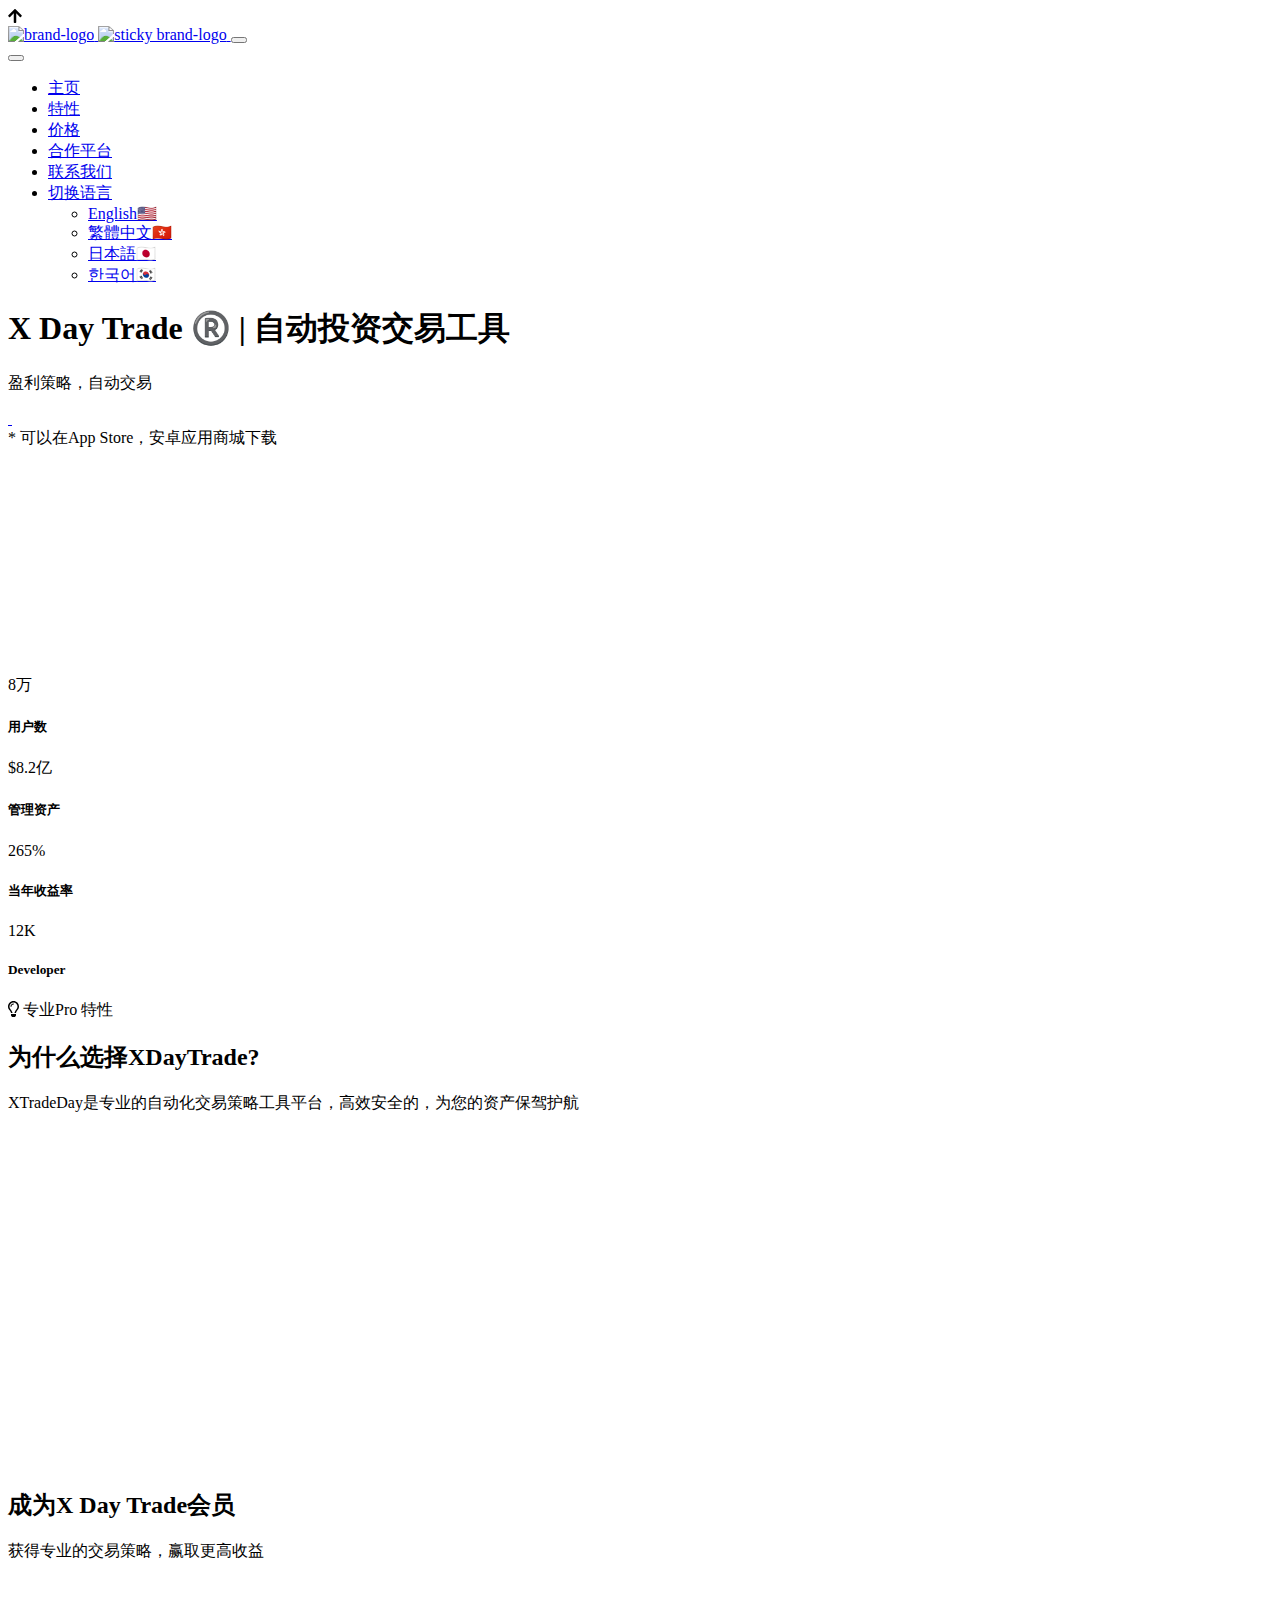
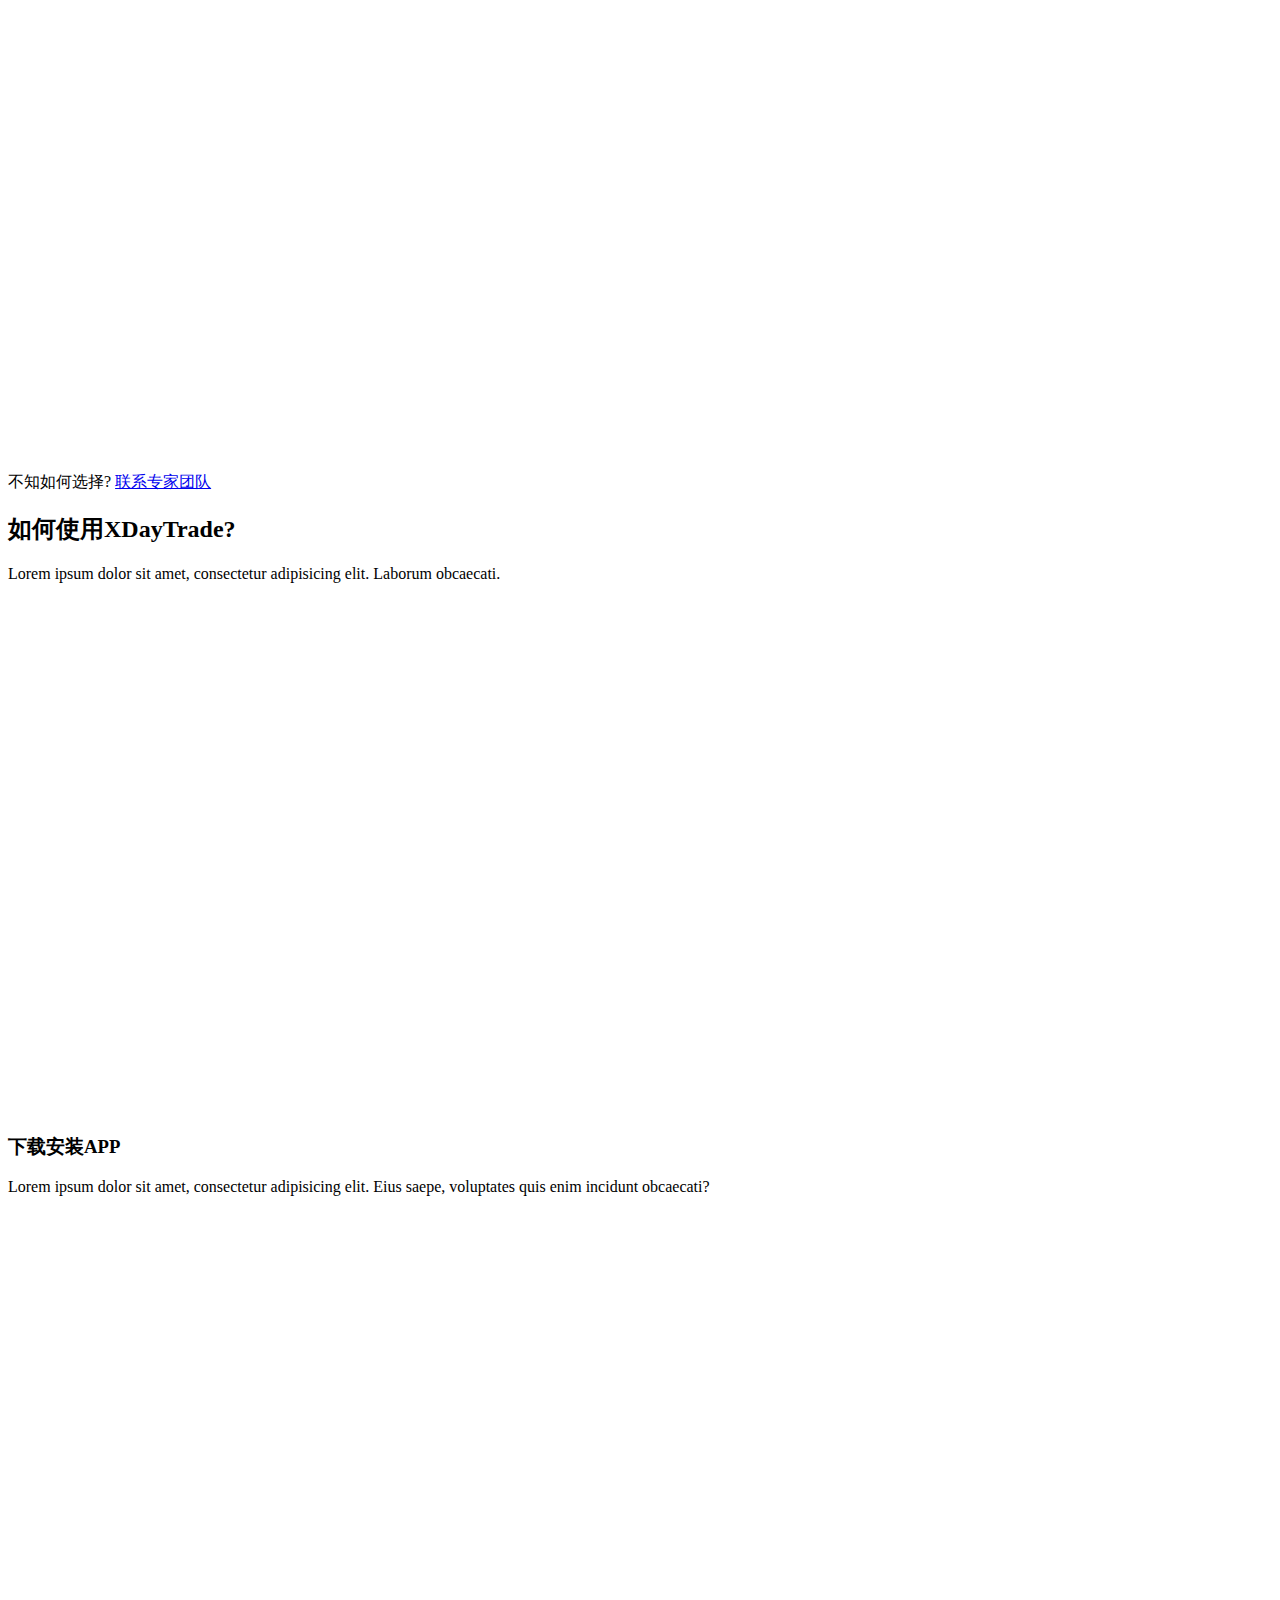
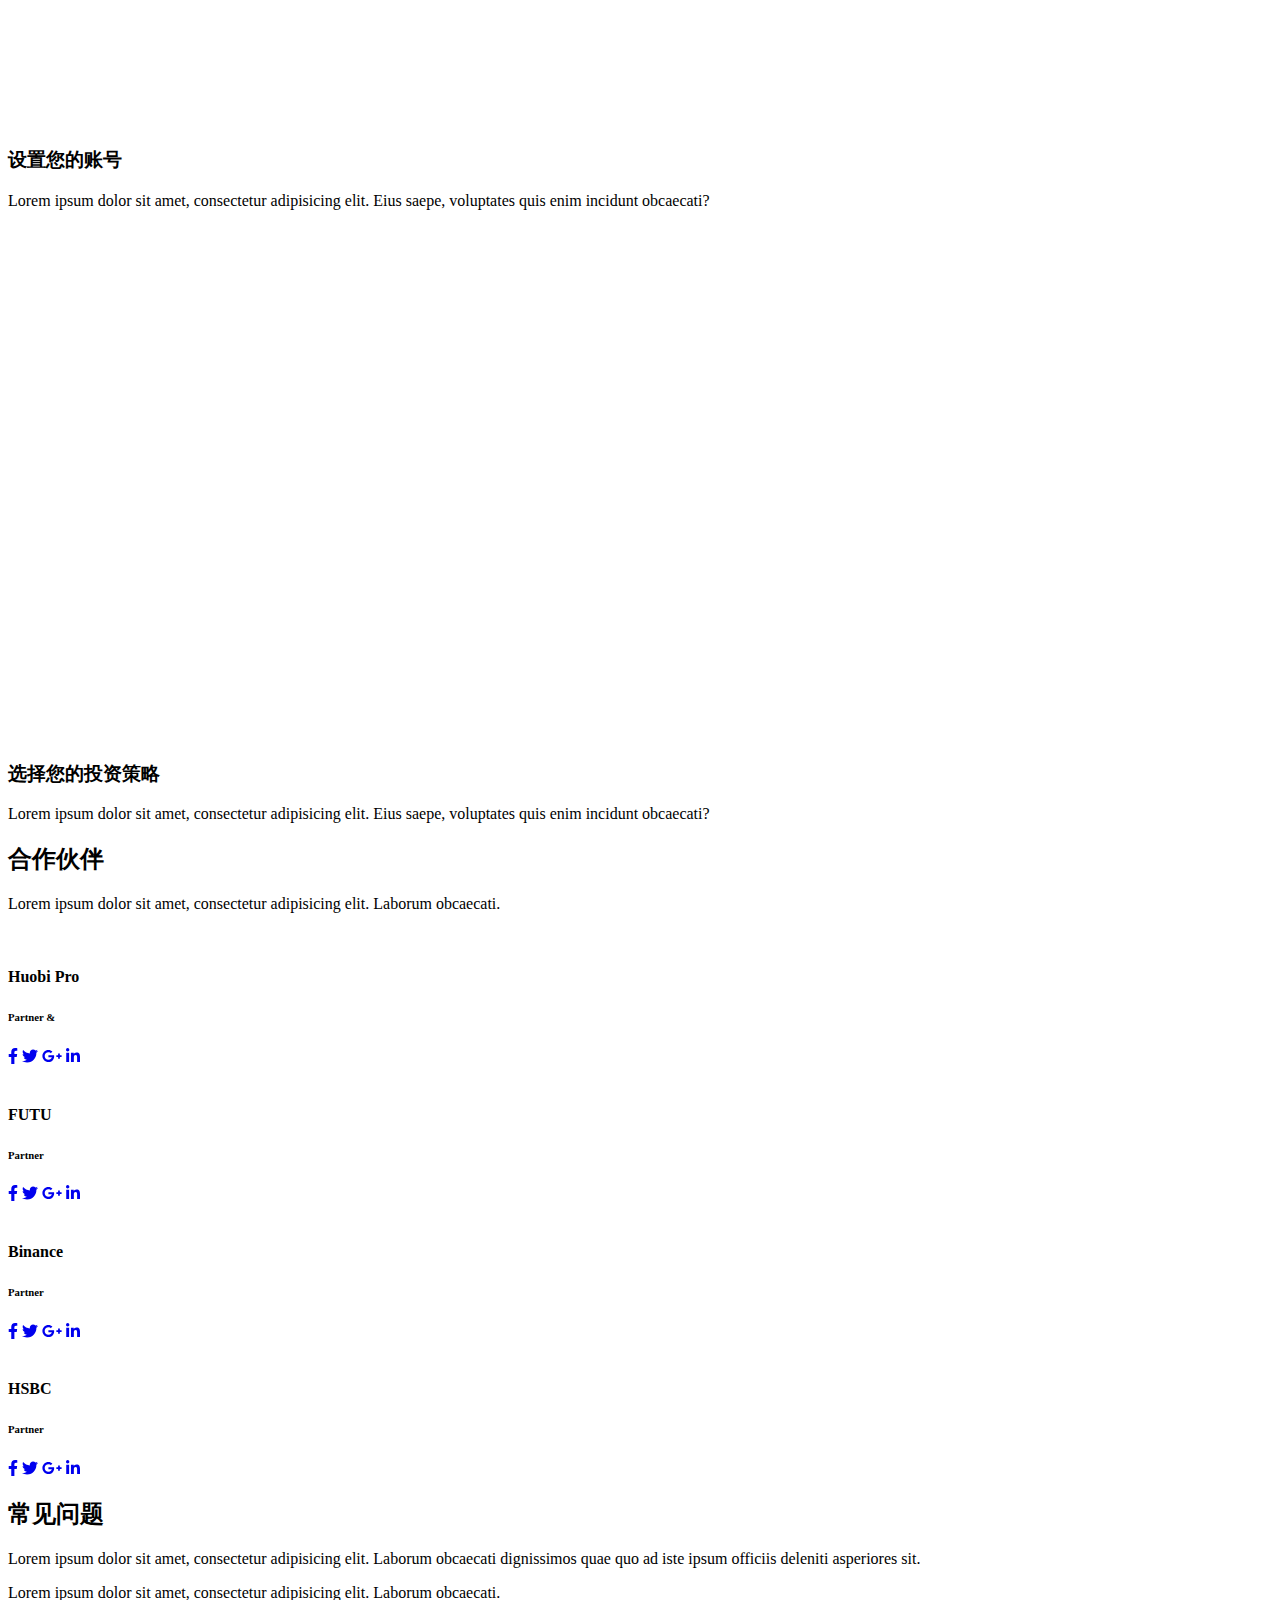
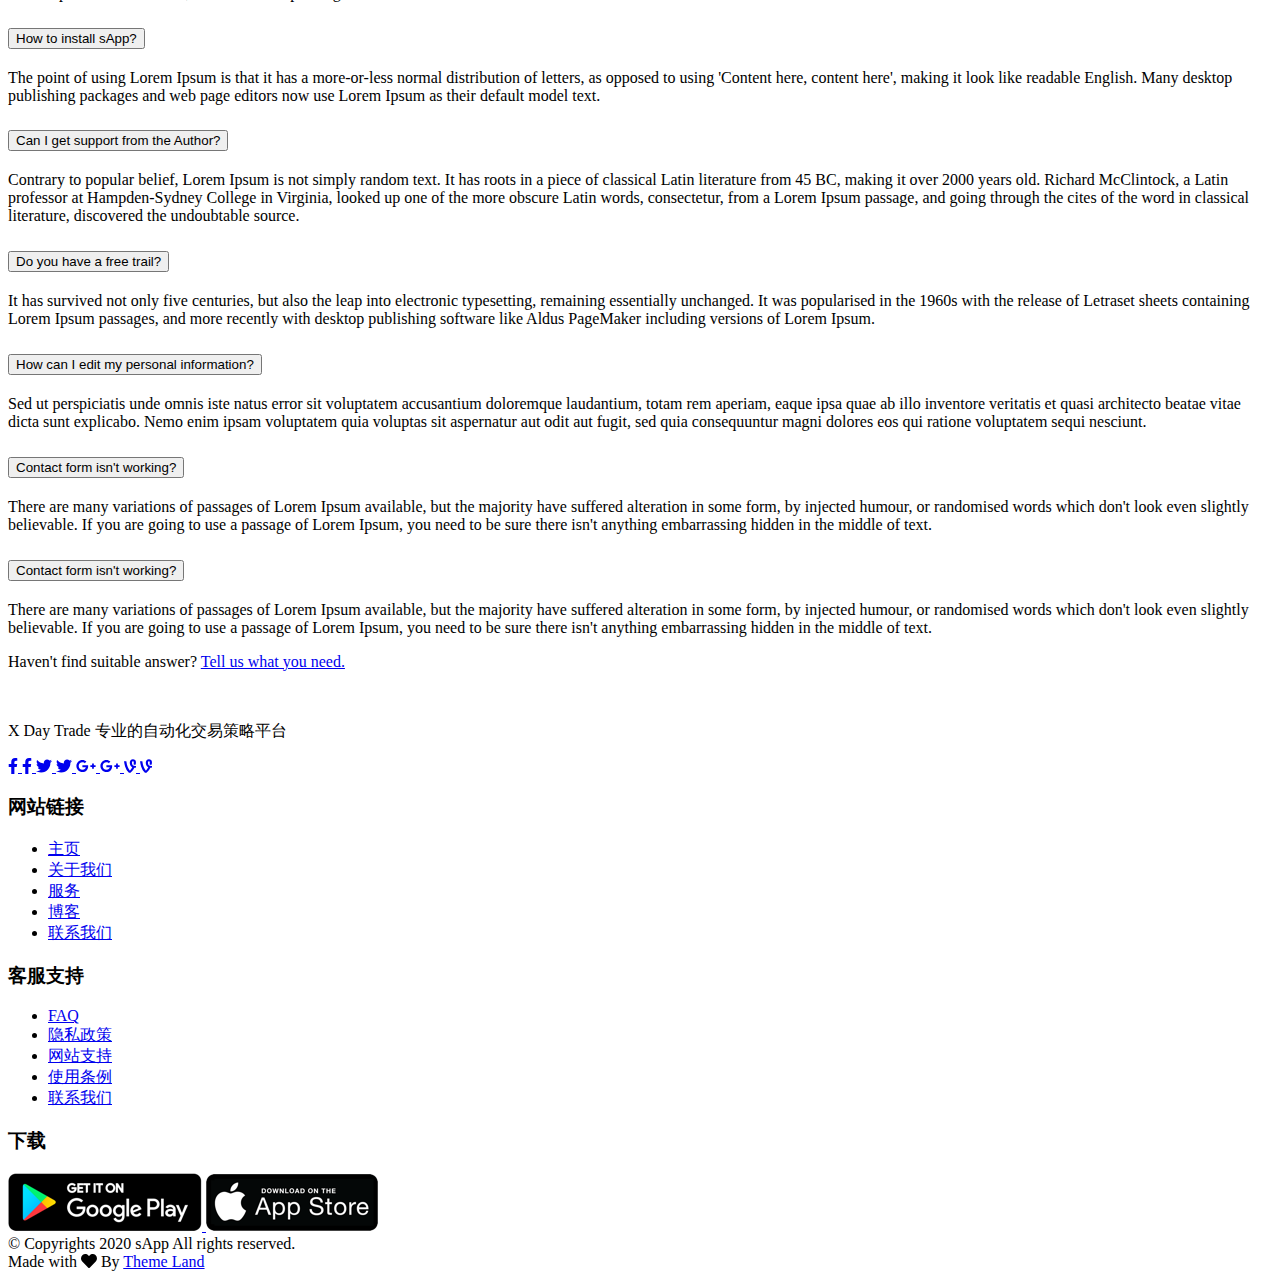
==== commit 916b5f0f: "update" ====
--- a/zh-simple/index.html
+++ b/zh-simple/index.html
@@ -17,9 +17,9 @@
     <!-- ***** All CSS Files ***** -->
 
     <!-- Style css -->
-    <link rel="stylesheet" href="assets/css/style.css">
+    <link rel="stylesheet" href="https://xdaytrade.oss-cn-shanghai.aliyuncs.com/css/style.css">
     <script src="https://js.stripe.com/v3/"></script>
-    <script src="./assets/js/script.js" defer></script>
+    <script src="https://xdaytrade.oss-cn-shanghai.aliyuncs.com/js/script.js" defer></script>
 
 </head>
 
@@ -35,8 +35,8 @@
         <header class="navbar navbar-sticky navbar-expand-lg navbar-dark">
             <div class="container position-relative">
                 <a class="navbar-brand" href="index.html">
-                    <img class="navbar-brand-regular" src="assets/img/logo/logo-white.png" alt="brand-logo">
-                    <img class="navbar-brand-sticky" src="assets/img/logo/logo.png" alt="sticky brand-logo">
+                    <img class="navbar-brand-regular" src="https://xdaytrade.oss-cn-shanghai.aliyuncs.com/img/logo/logo-white.png" alt="brand-logo">
+                    <img class="navbar-brand-sticky" src="https://xdaytrade.oss-cn-shanghai.aliyuncs.com/img/logo/logo.png" alt="sticky brand-logo">
                 </a>
                 <button class="navbar-toggler d-lg-none" type="button" data-toggle="navbarToggler" aria-label="Toggle navigation">
                     <span class="navbar-toggler-icon"></span>
@@ -102,10 +102,10 @@
                             <!-- Store Buttons -->
                             <div class="button-group store-buttons d-flex">
                                 <a href="#">
-                                    <img src="assets/img/icon/google-play.png" alt="">
+                                    <img src="https://xdaytrade.oss-cn-shanghai.aliyuncs.com/img/icon/google-play-black.png" alt="">
                                 </a>
                                 <a href="#">
-                                    <img src="assets/img/icon/app-store.png" alt="">
+                                    <img src="https://xdaytrade.oss-cn-shanghai.aliyuncs.com/img/icon/app-store-black.png" alt="">
                                 </a>
                             </div>
                             <span class="d-inline-block text-white fw-3 font-italic mt-3">* 可以在App Store，安卓应用商城下载</span>
@@ -114,7 +114,7 @@
                     <div class="col-12 col-md-5 col-lg-6">
                         <!-- Welcome Thumb -->
                         <div class="welcome-thumb mx-auto" data-aos="fade-left" data-aos-delay="500" data-aos-duration="1000">
-                            <img src="assets/img/welcome/welcome-mockup.jpg" alt="">
+                            <img src="https://xdaytrade.oss-cn-shanghai.aliyuncs.com/img/welcome/welcome-mockup.jpg" alt="">
                         </div>
                     </div>
                 </div>
@@ -204,7 +204,7 @@
                         <div class="image-box text-center icon-1 p-5 wow fadeInLeft" data-wow-delay="0.4s">
                             <!-- Featured Image -->
                             <div class="featured-img mb-3">
-                                <img class="avatar-sm" src="assets/img/icon/featured-img/layers.png" alt="">
+                                <img class="avatar-sm" src="https://xdaytrade.oss-cn-shanghai.aliyuncs.com/img/icon/featured-img/layers.png" alt="">
                             </div>
                             <!-- Icon Text -->
                             <div class="icon-text">
@@ -218,7 +218,7 @@
                         <div class="image-box text-center icon-1 p-5 wow fadeInUp" data-wow-delay="0.2s">
                             <!-- Featured Image -->
                             <div class="featured-img mb-3">
-                                <img class="avatar-sm" src="assets/img/icon/featured-img/speak.png" alt="">
+                                <img class="avatar-sm" src="https://xdaytrade.oss-cn-shanghai.aliyuncs.com/img/icon/featured-img/speak.png" alt="">
                             </div>
                             <!-- Icon Text -->
                             <div class="icon-text">
@@ -232,7 +232,7 @@
                         <div class="image-box text-center icon-1 p-5 wow fadeInRight" data-wow-delay="0.4s">
                             <!-- Featured Image -->
                             <div class="featured-img mb-3">
-                                <img class="avatar-sm" src="assets/img/icon/featured-img/lock.png" alt="">
+                                <img class="avatar-sm" src="https://xdaytrade.oss-cn-shanghai.aliyuncs.com/img/icon/featured-img/lock.png" alt="">
                             </div>
                             <!-- Icon Text -->
                             <div class="icon-text">
@@ -255,7 +255,7 @@
                                 <div class="section-heading text-center">
                                     <h2>成为X Day Trade会员</h2>
                                     <p class="d-none d-sm-block mt-4">获得专业的交易策略，赢取更高收益</p>
-                                    <p class="d-block d-sm-none mt-4">Lorem ipsum dolor sit amet, consectetur adipisicing elit. Laborum obcaecati.</p>
+                                    <!-- <p class="d-block d-sm-none mt-4">Lorem ipsum dolor sit amet, consectetur adipisicing elit. Laborum obcaecati.</p> -->
                                 </div>
                             </div>
                         </div>
@@ -267,7 +267,7 @@
                                         <div class="single-price-plan text-center p-5 wow fadeInLeft" data-aos-duration="2s" data-wow-delay="0.4s">
                                             <!-- Plan Thumb -->
                                             <div class="plan-thumb">
-                                                <img class="avatar-lg" src="assets/img/pricing/basic.png" alt="">
+                                                <img class="avatar-lg" src="https://xdaytrade.oss-cn-shanghai.aliyuncs.com/img/pricing/basic.png" alt="">
                                             </div>
                                             <!-- Plan Title -->
                                             <div class="plan-title my-2 my-sm-3">
@@ -297,7 +297,7 @@
                                         <div class="single-price-plan text-center p-5 wow fadeInRight" data-aos-duration="2s" data-wow-delay="0.4s">
                                             <!-- Plan Thumb -->
                                             <div class="plan-thumb">
-                                                <img class="avatar-lg" src="assets/img/pricing/premium.png" alt="">
+                                                <img class="avatar-lg" src="https://xdaytrade.oss-cn-shanghai.aliyuncs.com/img/pricing/premium.png" alt="">
                                             </div>
                                             <!-- Plan Title -->
                                             <div class="plan-title my-2 my-sm-3">
@@ -308,7 +308,7 @@
                                                 <h2 class="fw-7"><small class="fw-6">$</small>499</h2>
                                             </div>
                                             <!-- Plan Description -->
-                                            <div class="plan-description">
+                                            <div class="plandescription">
                                                 <ul class="plan-features">
                                                     <li class="border-top py-3">10GB Linux Web Space</li>
                                                     <li class="border-top py-3">50 MySQL Databases</li>
@@ -326,136 +326,13 @@
                             </div>
                         </div>
                         <div class="row justify-content-center pt-5">
-                            <p class="text-body pt-4 fw-5">Not sure what to choose? <a href="#">Contact Us</a></p>
+                            <p class="text-body pt-4 fw-5">不知如何选择? <a href="#">联系专家团队</a></p>
                         </div>
                     </div>
                 </section>
                 <!-- ***** Price Plan Area End ***** -->
 
-        <!-- ***** Service Area Start ***** -->
-        <section class="section service-area bg-gray overflow-hidden ptb_100">
-            <div class="container">
-                <div class="row justify-content-between">
-                    <div class="col-12 col-lg-6 order-2 order-lg-1">
-                        <!-- Service Text -->
-                        <div class="service-text pt-4 pt-lg-0">
-                            <h2 class="text-capitalize mb-4">Make your Device Manage Everything For you</h2>
-                            <!-- Service List -->
-                            <ul class="service-list">
-                                <!-- Single Service -->
-                                <li class="single-service media py-2">
-                                    <div class="service-icon pr-4">
-                                        <span><i class="fab fa-buffer"></i></span>
-                                    </div>
-                                    <div class="service-text media-body">
-                                        <p>Fully layered dolor sit amet, consectetur adipisicing elit. Facere, nobis, id expedita dolores officiis laboriosam.</p>
-                                    </div>
-                                </li>
-                                <!-- Single Service -->
-                                <li class="single-service media py-2">
-                                    <div class="service-icon pr-4">
-                                        <span><i class="fas fa-brush"></i></span>
-                                    </div>
-                                    <div class="service-text media-body">
-                                        <p>Customizable design dolor sit amet, consectetur adipisicing elit. Facere, nobis, id expedita dolores officiis laboriosam.</p>
-                                    </div>
-                                </li>
-                                <!-- Single Service -->
-                                <li class="single-service media py-2">
-                                    <div class="service-icon pr-4">
-                                        <span><i class="fas fa-burn"></i></span>
-                                    </div>
-                                    <div class="service-text media-body">
-                                        <p>Drop ipsum dolor sit amet, consectetur adipisicing elit. Facere, nobis, id expedita dolores officiis laboriosam.</p>
-                                    </div>
-                                </li>
-                                <!-- Single Service -->
-                                <li class="single-service media py-2">
-                                    <div class="service-icon pr-4">
-                                        <span><i class="fas fa-cart-arrow-down"></i></span>
-                                    </div>
-                                    <div class="service-text media-body">
-                                        <p>Marketing chart dolor sit amet, consectetur adipisicing elit. Facere, nobis, id expedita dolores officiis laboriosam.</p>
-                                    </div>
-                                </li>
-                            </ul>
-                            <a href="#" class="btn btn-bordered mt-4">Learn More</a>
-                        </div>
-                    </div>
-                    <div class="col-12 col-lg-4 order-1 order-lg-2 d-none d-lg-block">
-                        <!-- Service Thumb -->
-                        <div class="service-thumb mx-auto">
-                            <img src="assets/img/features/thumb-1.png" alt="">
-                        </div>
-                    </div>
-                </div>
-            </div>
-        </section>
-        <!-- ***** Service Area End ***** -->
-
-        <!-- ***** Discover Area Start ***** -->
-        <section class="section discover-area overflow-hidden ptb_100">
-            <div class="container">
-                <div class="row justify-content-between">
-                    <div class="col-12 col-lg-6 order-2 order-lg-1">
-                        <!-- Discover Thumb -->
-                        <div class="service-thumb discover-thumb mx-auto pt-5 pt-lg-0">
-                            <img src="assets/img/discover/iphone_x.png" alt="">
-                        </div>
-                    </div>
-                    <div class="col-12 col-lg-6 order-1 order-lg-2">
-                        <!-- Discover Text -->
-                        <div class="discover-text pt-4 pt-lg-0">
-                            <h2 class="pb-4 pb-sm-0">Easily communicate with clients using sApp.</h2>
-                            <p class="d-none d-sm-block pt-3 pb-4">Lorem ipsum dolor sit amet, consectetur adipisicing elit. Similique dolor ut iusto vitae autem neque eum ipsam.</p>
-                            <!-- Check List -->
-                            <ul class="check-list">
-                                <li class="py-1">
-                                    <!-- List Box -->
-                                    <div class="list-box media">
-                                        <span class="icon align-self-center"><i class="fas fa-check"></i></span>
-                                        <span class="media-body pl-3">Combined with a handful of model sentence structures looks reasonable.</span>
-                                    </div>
-                                </li>
-                                <li class="py-1">
-                                    <!-- List Box -->
-                                    <div class="list-box media">
-                                        <span class="icon align-self-center"><i class="fas fa-check"></i></span>
-                                        <span class="media-body pl-3">Contrary to popular belief, Lorem Ipsum is not simply random text.</span>
-                                    </div>
-                                </li>
-                                <li class="py-1">
-                                    <!-- List Box -->
-                                    <div class="list-box media">
-                                        <span class="icon align-self-center"><i class="fas fa-check"></i></span>
-                                        <span class="media-body pl-3">Sed ut perspiciatis unde omnis iste natus error sit voluptatem accusantium.</span>
-                                    </div>
-                                </li>
-                                <li class="py-1">
-                                    <!-- List Box -->
-                                    <div class="list-box media">
-                                        <span class="icon align-self-center"><i class="fas fa-check"></i></span>
-                                        <span class="media-body pl-3">All the Lorem Ipsum generators on the Internet tend to repeat necessary.</span>
-                                    </div>
-                                </li>
-                            </ul>
-                            <div class="icon-box d-flex mt-3">
-                                <div class="service-icon">
-                                    <span><i class="fas fa-bell"></i></span>
-                                </div>
-                                <div class="service-icon px-3">
-                                    <span><i class="fas fa-envelope-open"></i></span>
-                                </div>
-                                <div class="service-icon">
-                                    <span><i class="fas fa-video"></i></span>
-                                </div>
-                            </div>
-                        </div>
-                    </div>
-                </div>
-            </div>
-        </section>
-        <!-- ***** Discover Area End ***** -->
+
 
         <!-- ***** Work Area Start ***** -->
         <section class="section work-area bg-overlay overflow-hidden ptb_100">
@@ -464,8 +341,8 @@
                     <div class="col-12 col-md-10 col-lg-8">
                         <!-- Work Content -->
                         <div class="work-content text-center">
-                            <h2 class="text-white">How sApp works?</h2>
-                            <p class="d-none d-sm-block text-white my-3 mt-sm-4 mb-sm-5">Lorem ipsum dolor sit amet, consectetur adipisicing elit. Laborum obcaecati dignissimos quae quo ad iste ipsum officiis deleniti asperiores sit.</p>
+                            <h2 class="text-white">如何使用XDayTrade?</h2>
+                            <p class="d-none d-sm-block text-white my-3 mt-sm-4 mb-sm-5"></p>
                             <p class="d-block d-sm-none text-white my-3">Lorem ipsum dolor sit amet, consectetur adipisicing elit. Laborum obcaecati.</p>
                         </div>
                     </div>
@@ -478,7 +355,7 @@
                             <div class="work-icon">
                                 <img class="avatar-md" src="assets/img/icon/work/download.png" alt="">
                             </div>
-                            <h3 class="text-white py-3">Install the App</h3>
+                            <h3 class="text-white py-3">下载安装APP</h3>
                             <p class="text-white">Lorem ipsum dolor sit amet, consectetur adipisicing elit. Eius saepe, voluptates quis enim incidunt obcaecati?</p>
                         </div>
                     </div>
@@ -489,7 +366,7 @@
                             <div class="work-icon">
                                 <img class="avatar-md" src="assets/img/icon/work/settings.png" alt="">
                             </div>
-                            <h3 class="text-white py-3">Setup your profile</h3>
+                            <h3 class="text-white py-3">设置您的账号</h3>
                             <p class="text-white">Lorem ipsum dolor sit amet, consectetur adipisicing elit. Eius saepe, voluptates quis enim incidunt obcaecati?</p>
                         </div>
                     </div>
@@ -500,7 +377,7 @@
                             <div class="work-icon">
                                 <img class="avatar-md" src="assets/img/icon/work/app.png" alt="">
                             </div>
-                            <h3 class="text-white py-3">Enjoy the features!</h3>
+                            <h3 class="text-white py-3">选择您的投资策略</h3>
                             <p class="text-white">Lorem ipsum dolor sit amet, consectetur adipisicing elit. Eius saepe, voluptates quis enim incidunt obcaecati?</p>
                         </div>
                     </div>
@@ -508,6 +385,109 @@
             </div>
         </section>
         <!-- ***** Work Area End ***** -->
+
+                <!-- ***** Team Area Start ***** -->
+                <section class="section team-area team-style-two overflow-hidden ptb_100">
+                    <div class="container">
+                        <div class="row justify-content-center">
+                            <div class="col-12 col-md-10 col-lg-8">
+                                <!-- Section Heading -->
+                                <div class="section-heading text-center">
+                                    <h2 class="text-capitalize">合作伙伴</h2>
+                                    <p class="d-none d-sm-block mt-4"></p>
+                                    <p class="d-block d-sm-none mt-4">Lorem ipsum dolor sit amet, consectetur adipisicing elit. Laborum obcaecati.</p>
+                                </div>
+                            </div>
+                        </div>
+                        <div class="row">
+                            <div class="col-12 col-sm-6 col-md-4 col-lg-3">
+                                <!-- Single Team -->
+                                <div class="single-team text-center overflow-hidden m-2 m-lg-0">
+                                    <!-- Team Thumb -->
+                                    <div class="team-thumb d-inline-block position-relative overflow-hidden">
+                                        <img src="https://xdaytrade.oss-cn-shanghai.aliyuncs.com/img/partner/huobi.png" alt="">
+                                        <!-- Team Overlay -->
+                                        <div class="team-overlay">
+                                            <h4 class="team-name text-white">Huobi Pro</h4>
+                                            <h6 class="team-post text-white mt-2 mb-3">Partner &amp; </h6>
+                                            <!-- Team Icons -->
+                                            <div class="team-icons">
+                                                <a class="p-2" href="#"><i class="fab fa-facebook-f"></i></a>
+                                                <a class="p-2" href="#"><i class="fab fa-twitter"></i></a>
+                                                <a class="p-2" href="#"><i class="fab fa-google-plus-g"></i></a>
+                                                <a class="p-2" href="#"><i class="fab fa-linkedin-in"></i></a>
+                                            </div>
+                                        </div>
+                                    </div>
+                                </div>
+                            </div>
+                            <div class="col-12 col-sm-6 col-md-4 col-lg-3">
+                                <!-- Single Team -->
+                                <div class="single-team text-center overflow-hidden m-2 m-lg-0">
+                                    <!-- Team Thumb -->
+                                    <div class="team-thumb d-inline-block position-relative overflow-hidden">
+                                        <img src="https://xdaytrade.oss-cn-shanghai.aliyuncs.com/img/partner/futu.png" alt="">
+                                        <!-- Team Overlay -->
+                                        <div class="team-overlay">
+                                            <h4 class="team-name text-white">FUTU</h4>
+                                            <h6 class="team-post text-white mt-2 mb-3">Partner</h6>
+                                            <!-- Team Icons -->
+                                            <div class="team-icons">
+                                                <a class="p-2" href="#"><i class="fab fa-facebook-f"></i></a>
+                                                <a class="p-2" href="#"><i class="fab fa-twitter"></i></a>
+                                                <a class="p-2" href="#"><i class="fab fa-google-plus-g"></i></a>
+                                                <a class="p-2" href="#"><i class="fab fa-linkedin-in"></i></a>
+                                            </div>
+                                        </div>
+                                    </div>
+                                </div>
+                            </div>
+                            <div class="col-12 col-sm-6 col-md-4 col-lg-3">
+                                <!-- Single Team -->
+                                <div class="single-team text-center overflow-hidden m-2 m-lg-0">
+                                    <!-- Team Thumb -->
+                                    <div class="team-thumb d-inline-block position-relative overflow-hidden">
+                                        <img src="https://xdaytrade.oss-cn-shanghai.aliyuncs.com/img/partner/binance.png" alt="">
+                                        <!-- Team Overlay -->
+                                        <div class="team-overlay">
+                                            <h4 class="team-name text-white">Binance</h4>
+                                            <h6 class="team-post text-white mt-2 mb-3">Partner</h6>
+                                            <!-- Team Icons -->
+                                            <div class="team-icons">
+                                                <a class="p-2" href="#"><i class="fab fa-facebook-f"></i></a>
+                                                <a class="p-2" href="#"><i class="fab fa-twitter"></i></a>
+                                                <a class="p-2" href="#"><i class="fab fa-google-plus-g"></i></a>
+                                                <a class="p-2" href="#"><i class="fab fa-linkedin-in"></i></a>
+                                            </div>
+                                        </div>
+                                    </div>
+                                </div>
+                            </div>
+                            <div class="col-12 col-sm-6 col-md-4 col-lg-3">
+                                <!-- Single Team -->
+                                <div class="single-team text-center overflow-hidden m-2 m-lg-0">
+                                    <!-- Team Thumb -->
+                                    <div class="team-thumb d-inline-block position-relative overflow-hidden">
+                                        <img src="https://xdaytrade.oss-cn-shanghai.aliyuncs.com/img/partner/hsbc.jpg" alt="">
+                                        <!-- Team Overlay -->
+                                        <div class="team-overlay">
+                                            <h4 class="team-name text-white">HSBC</h4>
+                                            <h6 class="team-post text-white mt-2 mb-3">Partner</h6>
+                                            <!-- Team Icons -->
+                                            <div class="team-icons">
+                                                <a class="p-2" href="#"><i class="fab fa-facebook-f"></i></a>
+                                                <a class="p-2" href="#"><i class="fab fa-twitter"></i></a>
+                                                <a class="p-2" href="#"><i class="fab fa-google-plus-g"></i></a>
+                                                <a class="p-2" href="#"><i class="fab fa-linkedin-in"></i></a>
+                                            </div>
+                                        </div>
+                                    </div>
+                                </div>
+                            </div>
+                        </div>
+                    </div>
+                </section>
+                <!-- ***** Team Area End ***** -->
 
 
 
@@ -519,7 +499,7 @@
                     <div class="col-12 col-md-10 col-lg-8">
                         <!-- Section Heading -->
                         <div class="section-heading text-center">
-                            <h2 class="text-capitalize">Frequently asked questions</h2>
+                            <h2 class="text-capitalize">常见问题</h2>
                             <p class="d-none d-sm-block mt-4">Lorem ipsum dolor sit amet, consectetur adipisicing elit. Laborum obcaecati dignissimos quae quo ad iste ipsum officiis deleniti asperiores sit.</p>
                             <p class="d-block d-sm-none mt-4">Lorem ipsum dolor sit amet, consectetur adipisicing elit. Laborum obcaecati.</p>
                         </div>
@@ -638,157 +618,9 @@
         </section>
         <!-- ***** FAQ Area End ***** -->
 
-        <!-- ***** Team Area Start ***** -->
-        <section class="section team-area team-style-two overflow-hidden ptb_100">
-            <div class="container">
-                <div class="row justify-content-center">
-                    <div class="col-12 col-md-10 col-lg-8">
-                        <!-- Section Heading -->
-                        <div class="section-heading text-center">
-                            <h2 class="text-capitalize">Our Team Experts</h2>
-                            <p class="d-none d-sm-block mt-4">Lorem ipsum dolor sit amet, consectetur adipisicing elit. Laborum obcaecati dignissimos quae quo ad iste ipsum officiis deleniti asperiores sit.</p>
-                            <p class="d-block d-sm-none mt-4">Lorem ipsum dolor sit amet, consectetur adipisicing elit. Laborum obcaecati.</p>
-                        </div>
-                    </div>
-                </div>
-                <div class="row">
-                    <div class="col-12 col-sm-6 col-md-4 col-lg-3">
-                        <!-- Single Team -->
-                        <div class="single-team text-center overflow-hidden m-2 m-lg-0">
-                            <!-- Team Thumb -->
-                            <div class="team-thumb d-inline-block position-relative overflow-hidden">
-                                <img src="assets/img/avatar/avatar-1.png" alt="">
-                                <!-- Team Overlay -->
-                                <div class="team-overlay">
-                                    <h4 class="team-name text-white">Junaid Hasan</h4>
-                                    <h6 class="team-post text-white mt-2 mb-3">Founder &amp; CEO</h6>
-                                    <!-- Team Icons -->
-                                    <div class="team-icons">
-                                        <a class="p-2" href="#"><i class="fab fa-facebook-f"></i></a>
-                                        <a class="p-2" href="#"><i class="fab fa-twitter"></i></a>
-                                        <a class="p-2" href="#"><i class="fab fa-google-plus-g"></i></a>
-                                        <a class="p-2" href="#"><i class="fab fa-linkedin-in"></i></a>
-                                    </div>
-                                </div>
-                            </div>
-                        </div>
-                    </div>
-                    <div class="col-12 col-sm-6 col-md-4 col-lg-3">
-                        <!-- Single Team -->
-                        <div class="single-team text-center overflow-hidden m-2 m-lg-0">
-                            <!-- Team Thumb -->
-                            <div class="team-thumb d-inline-block position-relative overflow-hidden">
-                                <img src="assets/img/avatar/avatar-2.png" alt="">
-                                <!-- Team Overlay -->
-                                <div class="team-overlay">
-                                    <h4 class="team-name text-white">Jassica William</h4>
-                                    <h6 class="team-post text-white mt-2 mb-3">Co-Founder</h6>
-                                    <!-- Team Icons -->
-                                    <div class="team-icons">
-                                        <a class="p-2" href="#"><i class="fab fa-facebook-f"></i></a>
-                                        <a class="p-2" href="#"><i class="fab fa-twitter"></i></a>
-                                        <a class="p-2" href="#"><i class="fab fa-google-plus-g"></i></a>
-                                        <a class="p-2" href="#"><i class="fab fa-linkedin-in"></i></a>
-                                    </div>
-                                </div>
-                            </div>
-                        </div>
-                    </div>
-                    <div class="col-12 col-sm-6 col-md-4 col-lg-3">
-                        <!-- Single Team -->
-                        <div class="single-team text-center overflow-hidden m-2 m-lg-0">
-                            <!-- Team Thumb -->
-                            <div class="team-thumb d-inline-block position-relative overflow-hidden">
-                                <img src="assets/img/avatar/avatar-3.png" alt="">
-                                <!-- Team Overlay -->
-                                <div class="team-overlay">
-                                    <h4 class="team-name text-white">Md. Arham</h4>
-                                    <h6 class="team-post text-white mt-2 mb-3">Web Developer</h6>
-                                    <!-- Team Icons -->
-                                    <div class="team-icons">
-                                        <a class="p-2" href="#"><i class="fab fa-facebook-f"></i></a>
-                                        <a class="p-2" href="#"><i class="fab fa-twitter"></i></a>
-                                        <a class="p-2" href="#"><i class="fab fa-google-plus-g"></i></a>
-                                        <a class="p-2" href="#"><i class="fab fa-linkedin-in"></i></a>
-                                    </div>
-                                </div>
-                            </div>
-                        </div>
-                    </div>
-                    <div class="col-12 col-sm-6 col-md-4 col-lg-3">
-                        <!-- Single Team -->
-                        <div class="single-team text-center overflow-hidden m-2 m-lg-0">
-                            <!-- Team Thumb -->
-                            <div class="team-thumb d-inline-block position-relative overflow-hidden">
-                                <img src="assets/img/avatar/avatar-4.png" alt="">
-                                <!-- Team Overlay -->
-                                <div class="team-overlay">
-                                    <h4 class="team-name text-white">Yasmin Akter</h4>
-                                    <h6 class="team-post text-white mt-2 mb-3">Graphic Designer</h6>
-                                    <!-- Team Icons -->
-                                    <div class="team-icons">
-                                        <a class="p-2" href="#"><i class="fab fa-facebook-f"></i></a>
-                                        <a class="p-2" href="#"><i class="fab fa-twitter"></i></a>
-                                        <a class="p-2" href="#"><i class="fab fa-google-plus-g"></i></a>
-                                        <a class="p-2" href="#"><i class="fab fa-linkedin-in"></i></a>
-                                    </div>
-                                </div>
-                            </div>
-                        </div>
-                    </div>
-                </div>
-            </div>
-        </section>
-        <!-- ***** Team Area End ***** -->
-
-        <!-- ***** Download Area Start ***** -->
-        <section class="section download-area overlay-dark ptb_100">
-            <div class="container">
-                <div class="row justify-content-center">
-                    <div class="col-12 col-md-10 col-lg-9">
-                        <!-- Download Text -->
-                        <div class="download-text text-center">
-                            <h2 class="text-white">sApp is available for all devices</h2>
-                            <p class="text-white my-3 d-none d-sm-block">sApp is available for all devices, consectetur adipisicing elit. Itaque at harum quam explicabo. Aliquam optio, delectus, dolorem quod neque eos totam. Delectus quae animi tenetur voluptates doloribus commodi dicta modi aliquid deserunt, quis maiores nesciunt autem, aperiam natus.</p>
-                            <p class="text-white my-3 d-block d-sm-none">sApp is available for all devices, consectetur adipisicing elit. Vel neque, cumque. Temporibus eligendi veniam, necessitatibus aut id labore nisi quisquam.</p>
-                            <!-- Store Buttons -->
-                            <div class="button-group store-buttons d-flex justify-content-center">
-                                <a href="#">
-                                    <img src="assets/img/icon/google-play.png" alt="">
-                                </a>
-                                <a href="#">
-                                    <img src="assets/img/icon/app-store.png" alt="">
-                                </a>
-                            </div>
-                            <span class="d-inline-block text-white fw-3 font-italic mt-3">* Available on iPhone, iPad and all Android devices</span>
-                        </div>
-                    </div>
-                </div>
-            </div>
-        </section>
-        <!-- ***** Download Area End ***** -->
-
-        <!-- ***** Subscribe Area Start ***** -->
-        <section class="section subscribe-area ptb_100">
-            <div class="container">
-                <div class="row justify-content-center">
-                    <div class="col-12 col-md-10 col-lg-8">
-                        <div class="subscribe-content text-center">
-                            <h2>Subscribe to get updates</h2>
-                            <p class="my-4">By subscribing you will get newsleter, promotions adipisicing elit. Architecto beatae, asperiores tempore repudiandae saepe aspernatur unde voluptate sapiente quia ex.</p>
-                            <!-- Subscribe Form -->
-                            <form class="subscribe-form">
-                                <div class="form-group">
-                                    <input type="email" class="form-control" id="exampleInputEmail1" aria-describedby="emailHelp" placeholder="Enter your email">
-                                </div>
-                                <button type="submit" class="btn btn-lg btn-block">Subscribe</button>
-                            </form>
-                        </div>
-                    </div>
-                </div>
-            </div>
-        </section>
-        <!-- ***** Subscribe Area End ***** -->
+
+
+
 
 
 
@@ -807,9 +639,9 @@
                             <div class="footer-items">
                                 <!-- Logo -->
                                 <a class="navbar-brand" href="#">
-                                    <img class="logo" src="assets/img/logo/logo.png" alt="">
+                                    <img class="logo" src="https://xdaytrade.oss-cn-shanghai.aliyuncs.com/img/logo/logo.png" alt="">
                                 </a>
-                                <p class="mt-2 mb-3">Lorem ipsum dolor sit amet, consectetur adipisicing elit. Quis non, fugit totam vel laboriosam vitae.</p>
+                                <p class="mt-2 mb-3">X Day Trade 专业的自动化交易策略平台</p>
                                 <!-- Social Icons -->
                                 <div class="social-icons d-flex">
                                     <a class="facebook" href="#">
@@ -835,13 +667,13 @@
                             <!-- Footer Items -->
                             <div class="footer-items">
                                 <!-- Footer Title -->
-                                <h3 class="footer-title mb-2">Useful Links</h3>
+                                <h3 class="footer-title mb-2">网站链接</h3>
                                 <ul>
-                                    <li class="py-2"><a href="#">Home</a></li>
-                                    <li class="py-2"><a href="#">About Us</a></li>
-                                    <li class="py-2"><a href="#">Services</a></li>
-                                    <li class="py-2"><a href="#">Blog</a></li>
-                                    <li class="py-2"><a href="#">Contact</a></li>
+                                    <li class="py-2"><a href="#">主页</a></li>
+                                    <li class="py-2"><a href="#">关于我们</a></li>
+                                    <li class="py-2"><a href="#">服务</a></li>
+                                    <li class="py-2"><a href="#">博客</a></li>
+                                    <li class="py-2"><a href="#">联系我们</a></li>
                                 </ul>
                             </div>
                         </div>
@@ -849,13 +681,13 @@
                             <!-- Footer Items -->
                             <div class="footer-items">
                                 <!-- Footer Title -->
-                                <h3 class="footer-title mb-2">Product Help</h3>
+                                <h3 class="footer-title mb-2">客服支持</h3>
                                 <ul>
                                     <li class="py-2"><a href="#">FAQ</a></li>
-                                    <li class="py-2"><a href="#">Privacy Policy</a></li>
-                                    <li class="py-2"><a href="#">Support</a></li>
-                                    <li class="py-2"><a href="#">Terms &amp; Conditions</a></li>
-                                    <li class="py-2"><a href="#">Contact</a></li>
+                                    <li class="py-2"><a href="#">隐私政策</a></li>
+                                    <li class="py-2"><a href="#">网站支持</a></li>
+                                    <li class="py-2"><a href="#">使用条例</a></li>
+                                    <li class="py-2"><a href="#">联系我们</a></li>
                                 </ul>
                             </div>
                         </div>
@@ -863,7 +695,7 @@
                             <!-- Footer Items -->
                             <div class="footer-items">
                                 <!-- Footer Title -->
-                                <h3 class="footer-title mb-2">Download</h3>
+                                <h3 class="footer-title mb-2">下载</h3>
                                 <!-- Store Buttons -->
                                 <div class="button-group store-buttons store-black d-flex flex-wrap">
                                     <a href="#">
